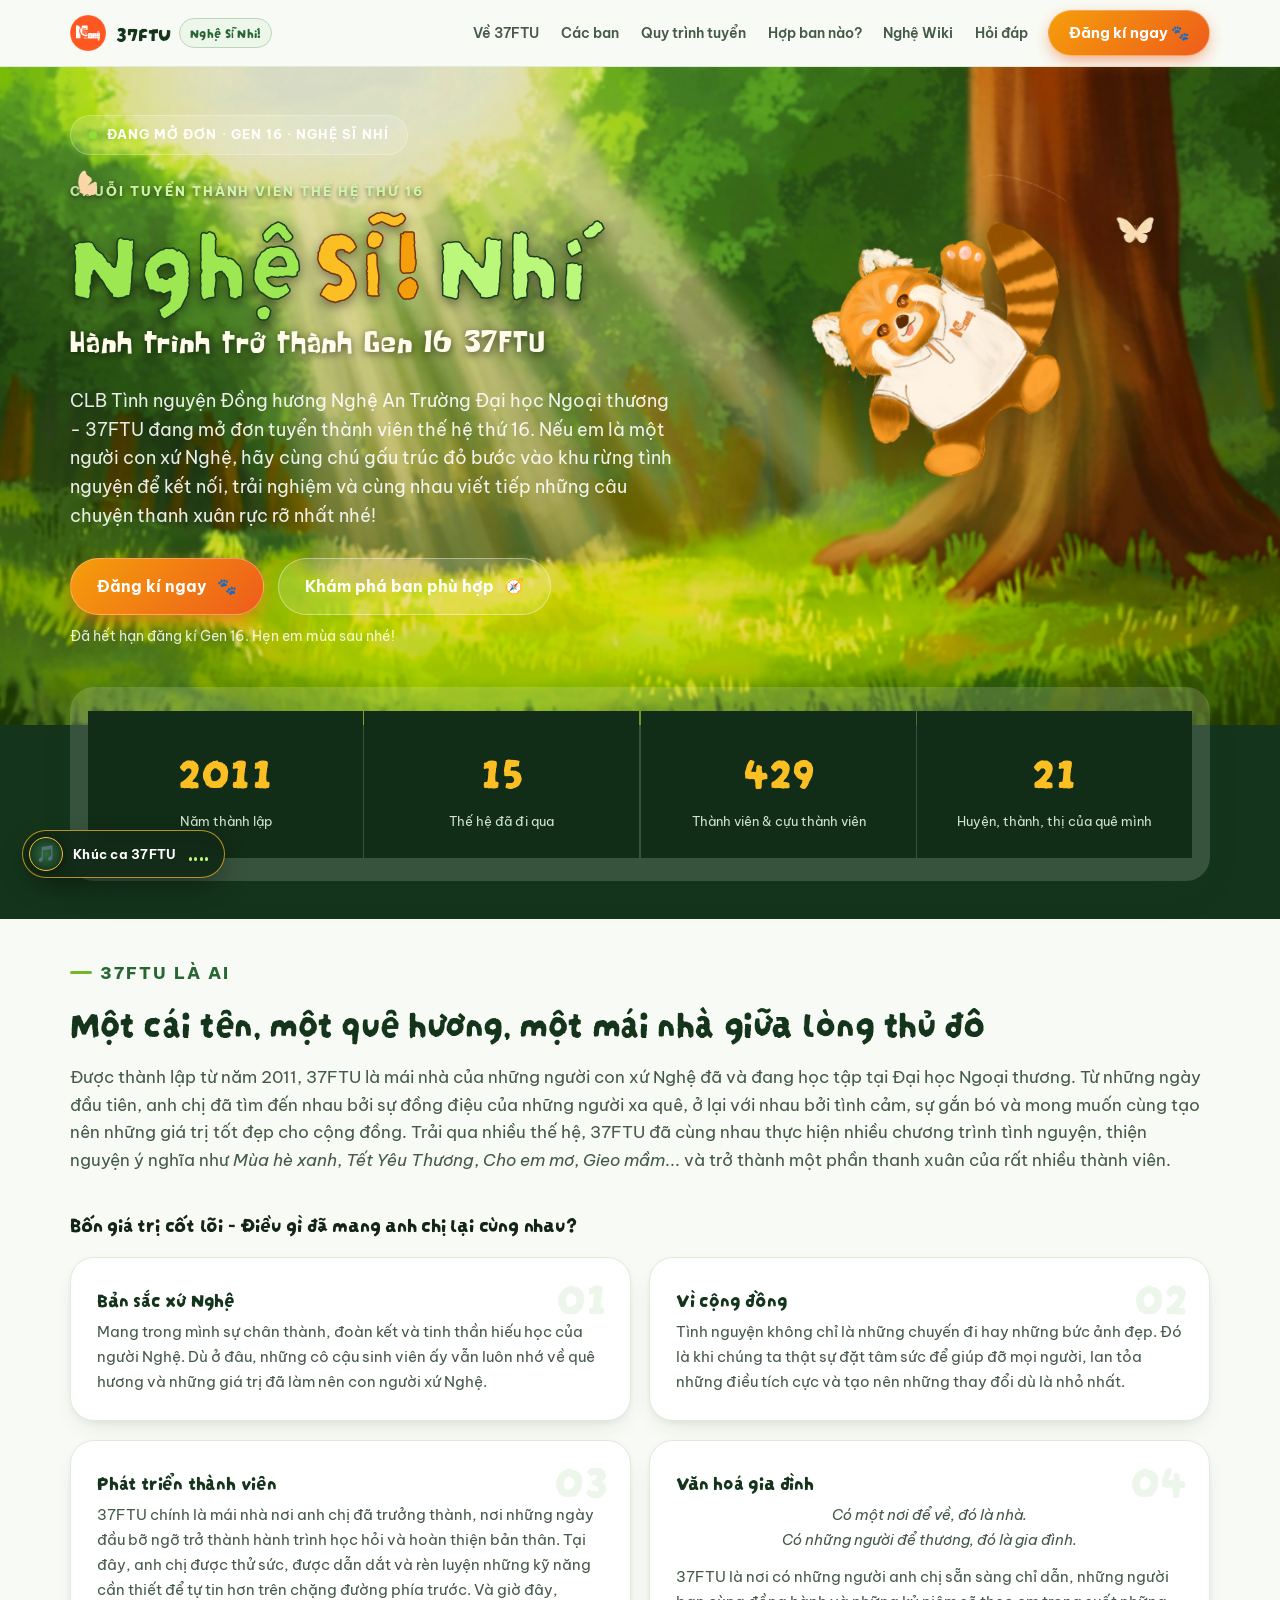
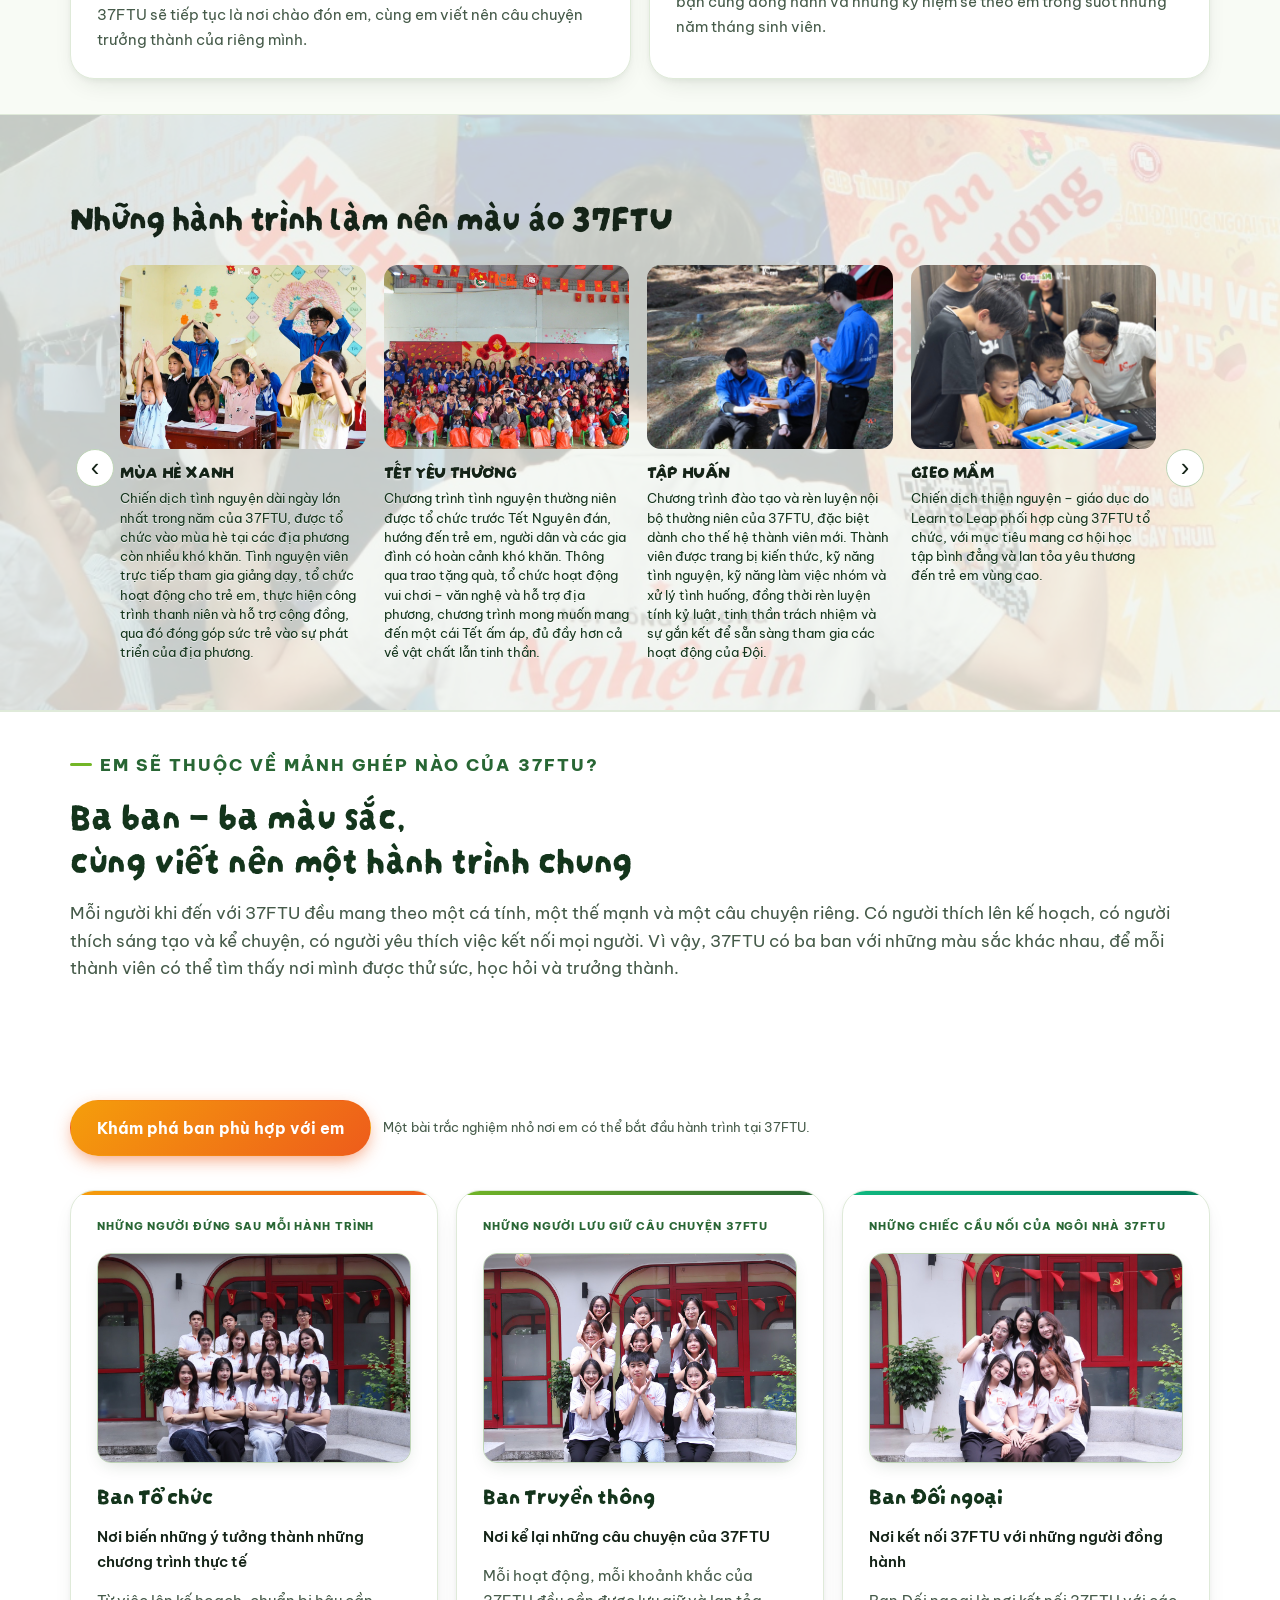
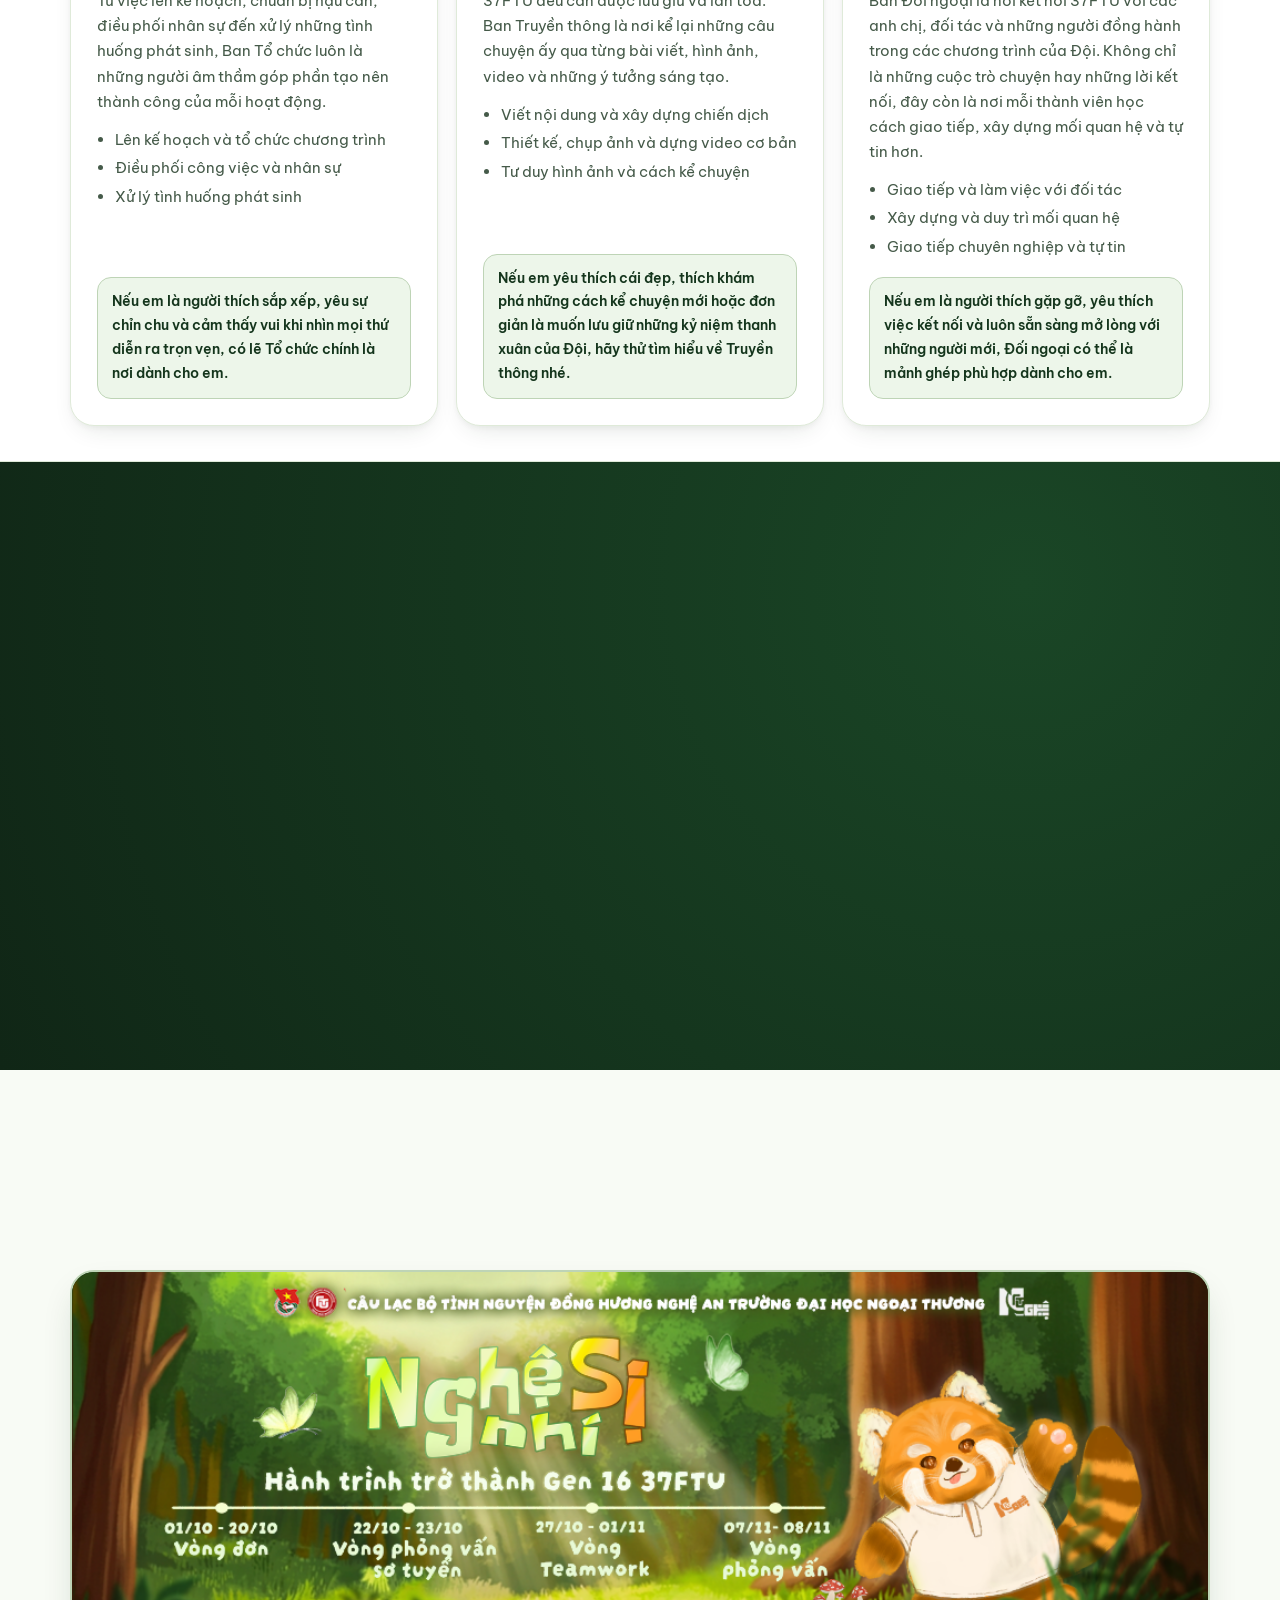
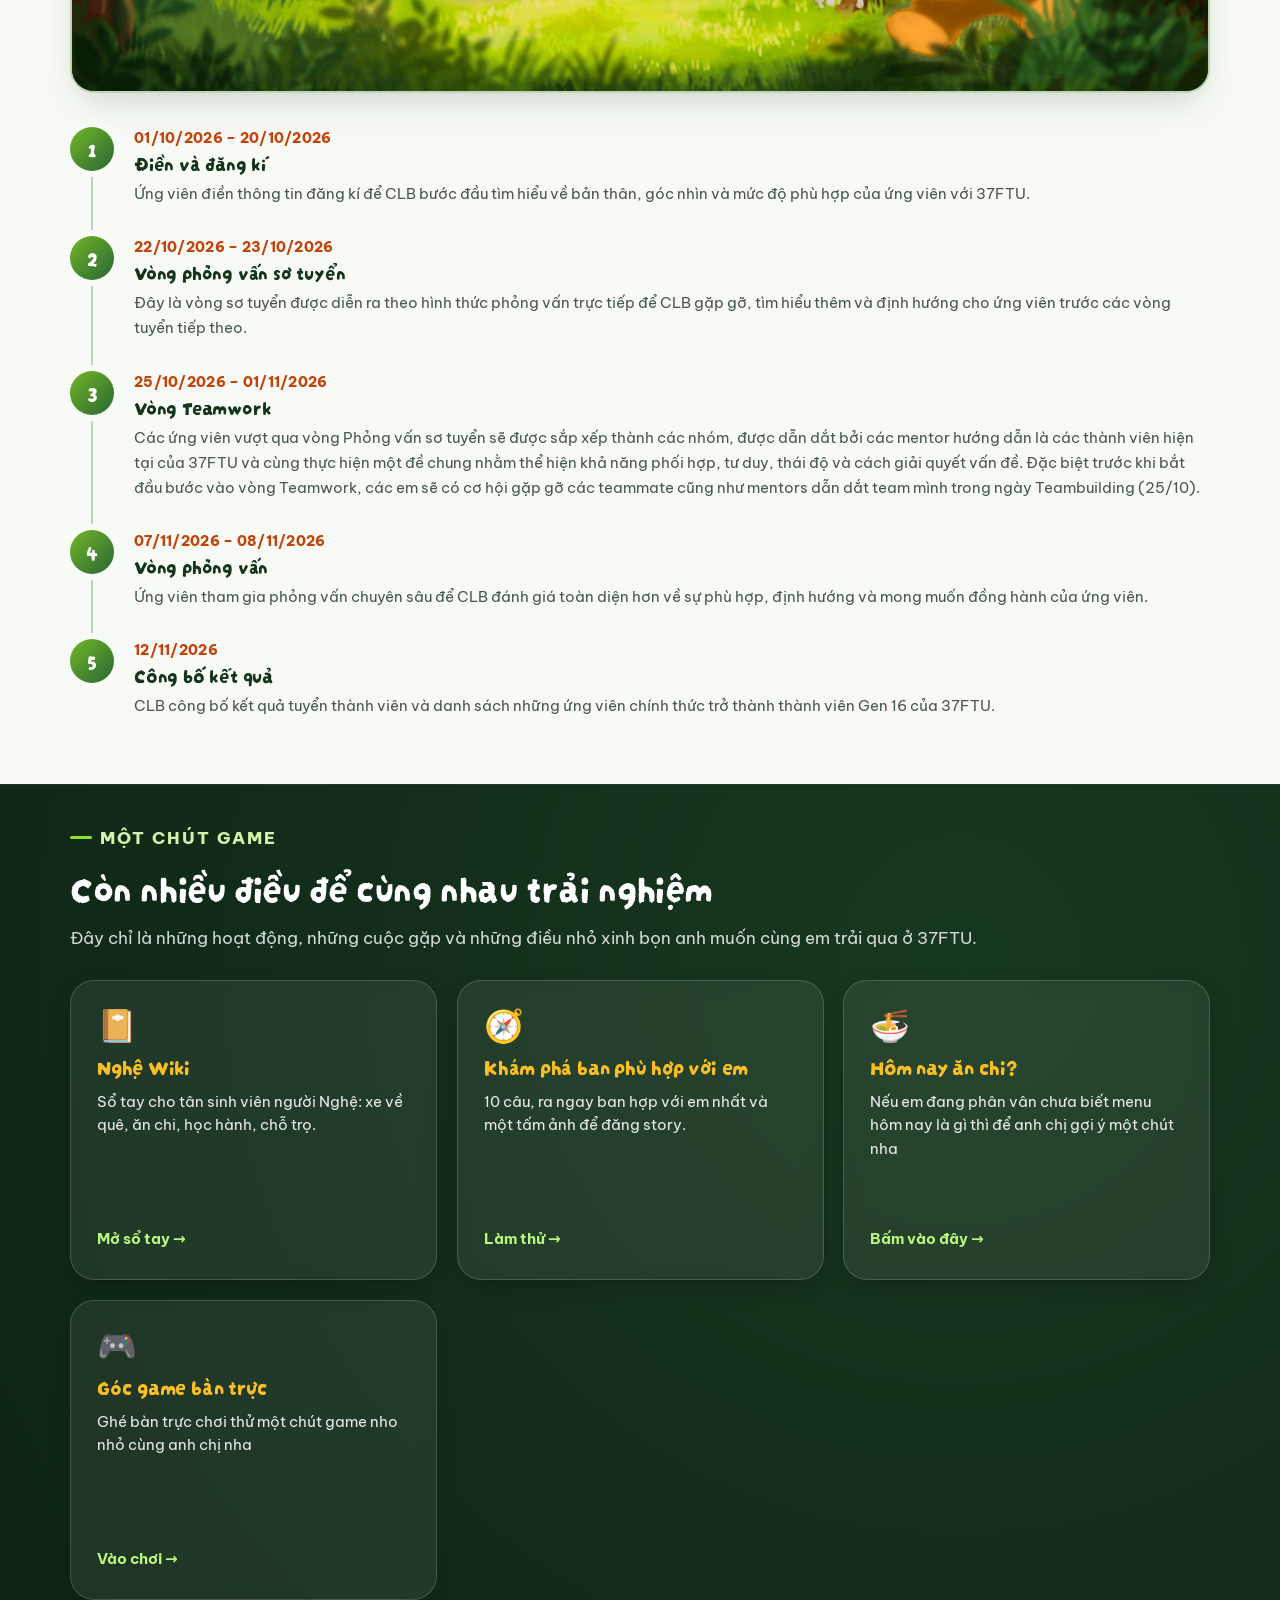
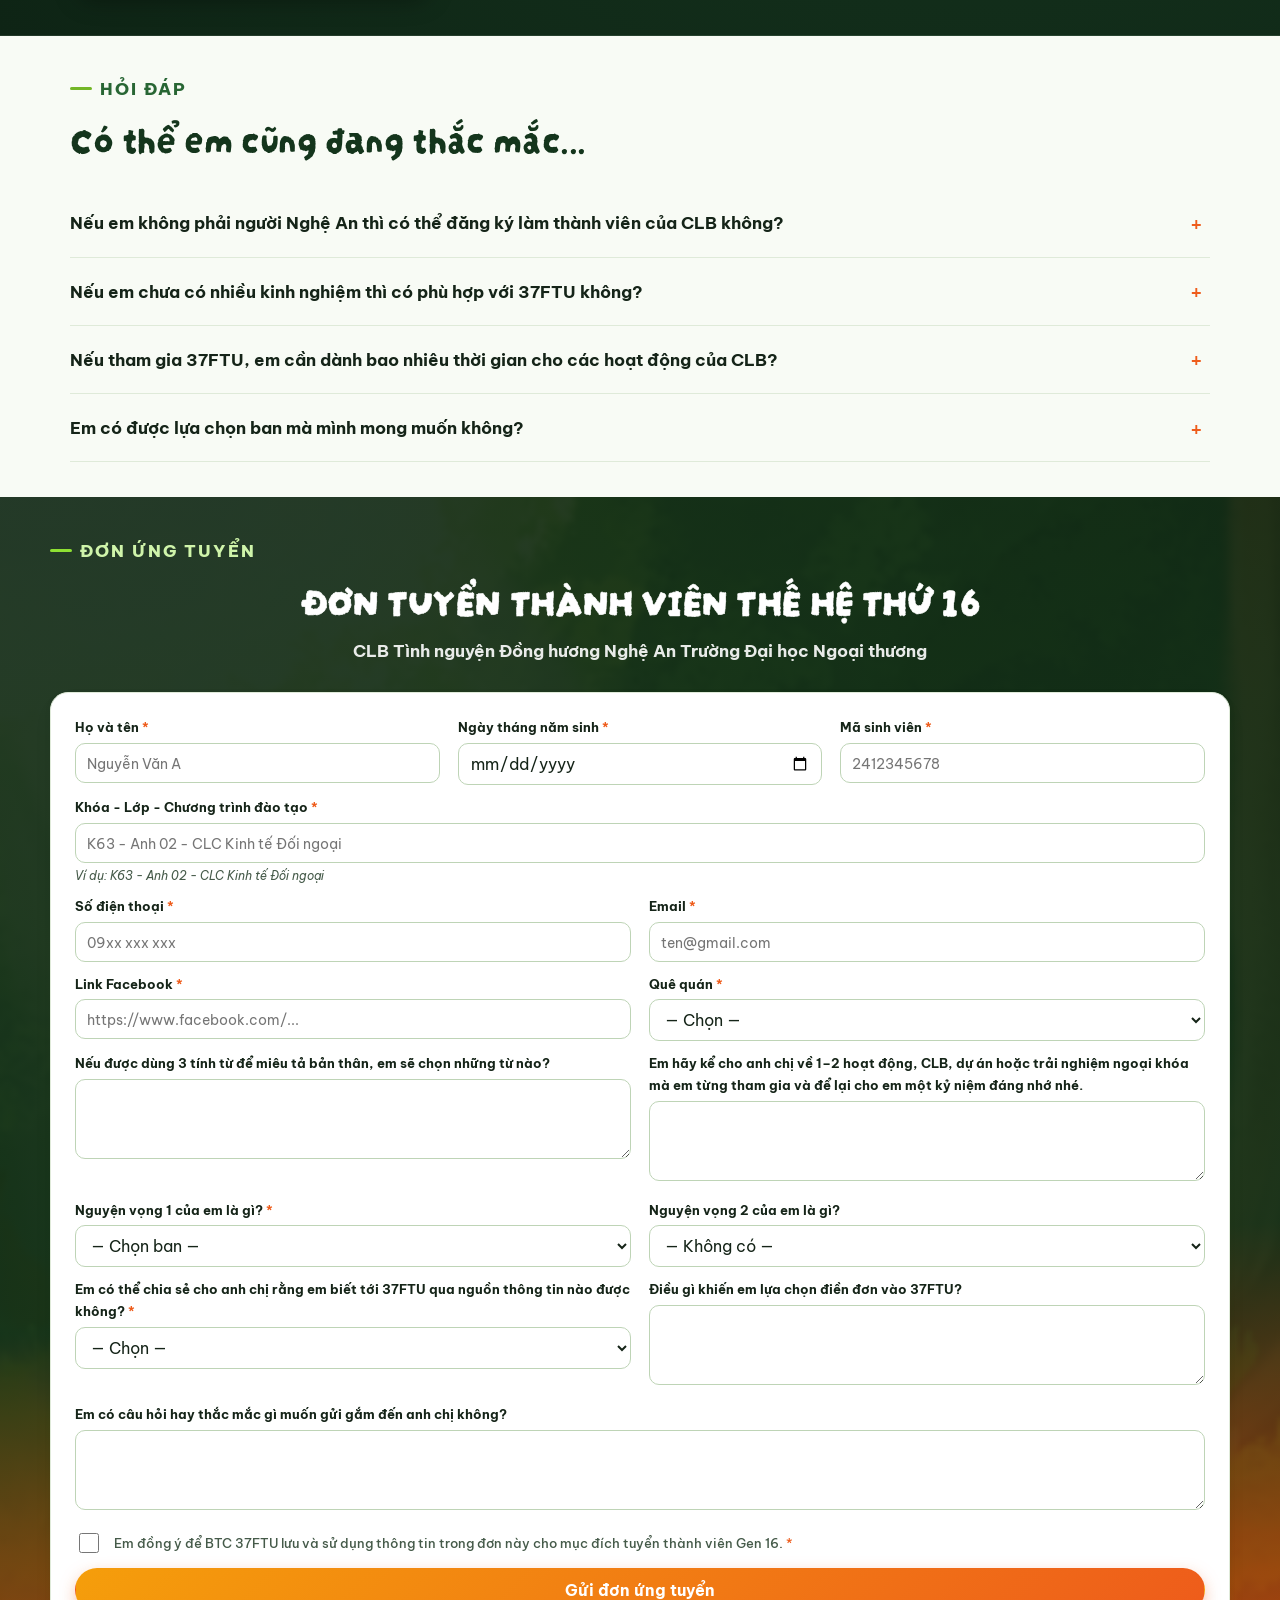
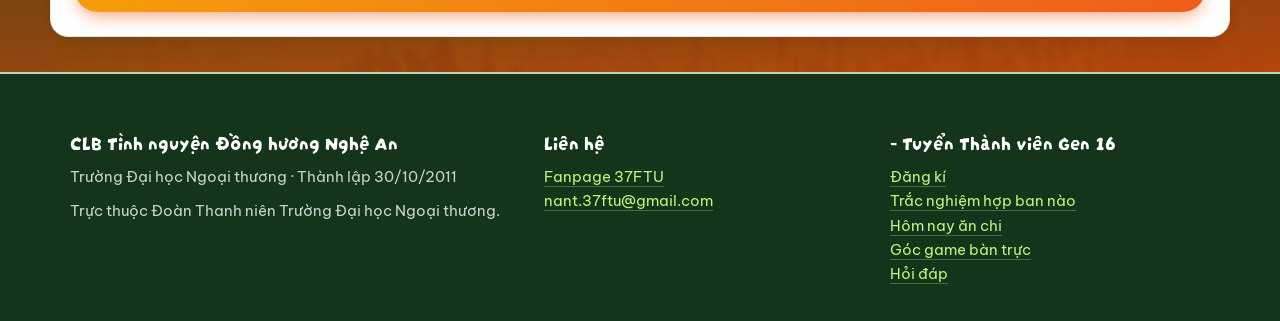
==== index.html @ cb229b6a "Sap xep lai navigation dau trang - Rut 7 muc xuong 6, doi ten "Kham pha ban phu hop" thanh "Hop ban " ====
<!DOCTYPE html>
<html lang="vi">
<head>
<meta charset="utf-8">
<meta name="viewport" content="width=device-width, initial-scale=1">
<title>37FTU · Nghệ Sĩ Nhí — Tuyển thành viên Gen 16</title>
<meta name="description" content="CLB Tình nguyện Đồng hương Nghệ An Trường Đại học Ngoại thương - 37FTU mở đơn tuyển thành viên Gen 16: Nghệ Sĩ Nhí!">
<meta property="og:title" content="37FTU · Nghệ Sĩ Nhí — Tuyển thành viên Gen 16">
<meta property="og:description" content="Hành trình trở thành Gen 16 37FTU. Về nhà cùng anh chị nhé!">
<meta property="og:type" content="website">
<meta property="og:image" content="assets/banner-nghe-si-nhi.png">
<link rel="icon" href="assets/logo.png">
<link rel="preconnect" href="https://fonts.googleapis.com">
<link rel="preconnect" href="https://fonts.gstatic.com" crossorigin>
<link href="https://fonts.googleapis.com/css2?family=Be+Vietnam+Pro:wght@400;500;600;700;800&family=Bricolage+Grotesque:opsz,wght@12..96,600;12..96,800&display=swap" rel="stylesheet">
<link rel="stylesheet" href="styles.css?v=5">
</head>
<body>

<!-- NHẠC NỀN 37FTU TỰ ĐỘNG PHÁT -->
<audio id="nhac-nen" src="assets/music.mp3" autoplay loop playsinline preload="auto"></audio>
<script src="nhac-nen.js"></script>

<header class="dinh">
  <div class="khung">
    <a class="hieu" href="#dau">
      <img src="assets/logo.png" alt="Logo 37FTU">
      <span class="hieu-ten">37FTU <span class="hieu-chu-de">Nghệ Sĩ Nhí!</span></span>
    </a>
    <nav class="menu">
      <a href="#ve-chung-toi">Về 37FTU</a>
      <a href="#cac-ban">Các ban</a>
      <a href="#lo-trinh">Quy trình tuyển</a>
      <a href="quiz.html">Hợp ban nào?</a>
      <a href="wiki.html">Nghệ Wiki</a>
      <a href="#cau-hoi">Hỏi đáp</a>
    </nav>
    <a class="nut nut-chinh nut-dinh-cta" href="#nop-don">Đăng kí ngay 🐾</a>
  </div>
</header>

<main id="dau">

  <!-- HERO NGHỆ SĨ NHÍ -->
  <section class="hero hero-nghe-si-nhi">
    <div class="hero-bg-layer">
      <img class="nen" src="assets/forest-sunlight.png" alt="Khu rừng ngập nắng - Nghệ Sĩ Nhí 37FTU">
      <div class="hero-overlay"></div>
    </div>

    <!-- Bươm bướm bay lượn sinh động -->
    <div class="buom buom-trai" aria-hidden="true">
      <img src="assets/buom-1.png" alt="">
    </div>
    <div class="buom buom-phai" aria-hidden="true">
      <img src="assets/buom-2.png" alt="">
    </div>

    <div class="khung hero-grid">
      <div class="hero-trai">
        <div class="the-he-chip">
          <i class="cham" id="cham-trang-thai"></i>
          <span id="chip-chu">Đang mở đơn · Gen 16 · Nghệ Sĩ Nhí</span>
        </div>

        <div class="hero-brand-wrap">
          <div class="hero-phu-chuoi">CHUỖI TUYỂN THÀNH VIÊN THẾ HỆ THỨ 16</div>
          <h1 class="hero-brand-title" id="hero-tieu-de">
            <span class="chu-nghe">Nghệ</span>
            <span class="chu-si">Sĩ</span><span class="chu-than">!</span>
            <span class="chu-nhi">Nhí</span>
          </h1>
          <div class="hero-slogan-dong">Hành trình trở thành Gen 16 37FTU</div>
        </div>

        <p class="phu" id="hero-phu"></p>

        <div class="hero-nut">
          <a class="nut nut-chinh nut-cta-chinh" href="#nop-don">
            <span>Đăng kí ngay</span>
            <span class="icon-chan">🐾</span>
          </a>
          <a class="nut nut-vien nut-cta-phu" href="quiz.html">
            <span>Khám phá ban phù hợp</span>
            <span class="icon-la">🧭</span>
          </a>
        </div>

        <div class="dem-nguoc" id="dem-nguoc" hidden>
          <div class="o-dem"><b id="dn-ngay">--</b><span>ngày</span></div>
          <div class="o-dem"><b id="dn-gio">--</b><span>giờ</span></div>
          <div class="o-dem"><b id="dn-phut">--</b><span>phút</span></div>
          <div class="o-dem"><b id="dn-giay">--</b><span>giây</span></div>
        </div>
        <p class="dem-chu" id="dem-chu"></p>
      </div>

      <!-- Cột bên phải: Mascot Chú Gấu Trúc Đỏ -->
      <div class="hero-phai">
        <div class="mascot-khung">
          <div class="mascot-hao-quang"></div>
          <img class="mascot-img" src="assets/mascot-red-panda.png" alt="Chú Gấu Trúc Đỏ 37FTU vẫy tay chào">
        </div>
      </div>
    </div>
  </section>

  <div class="so-lieu"><div class="khung" id="so-lieu"></div></div>

  <!-- VỀ 37FTU -->
 <section id="ve-chung-toi" style="padding-top:80px">
    <div class="khung">
      <span class="nhan">37FTU LÀ AI</span>
      <h2>Một cái tên, một quê hương, một mái nhà giữa lòng thủ đô</h2>
   <p class="dan-de" style="margin-top:18px">
  Được thành lập từ năm 2011, 37FTU là mái nhà của những người con xứ Nghệ đã và đang học tập tại Đại học Ngoại thương.
  Từ những ngày đầu tiên, anh chị đã tìm đến nhau bởi sự đồng điệu của những người xa quê, ở lại với nhau bởi tình cảm, sự gắn bó và mong muốn cùng tạo nên những giá trị tốt đẹp cho cộng đồng.
  Trải qua nhiều thế hệ, 37FTU đã cùng nhau thực hiện nhiều chương trình tình nguyện, thiện nguyện ý nghĩa như <em>Mùa hè xanh</em>, <em>Tết Yêu Thương</em>,
<em>Cho em mơ</em>, <em>Gieo mầm</em>... và trở thành một phần thanh xuân của rất nhiều thành viên.
</p>


<h3 style="margin-top:40px;font-size:1.3rem">
  Bốn giá trị cốt lõi - Điều gì đã mang anh chị lại cùng nhau?
</h3>

<div class="luoi luoi-2 gia-tri" style="margin-top:20px" id="gia-tri"></div>   
    </div>
  </section>

  <!-- HÀNH TRÌNH -->
<section id="hanh-trinh-hoat-dong">
  <div class="khung">
<span class="nhan">15 NĂM, 1 HÀNH TRÌNH</span>
  <h3 class="hanh-trinh-tieu-de">
    Những hành trình làm nên màu áo 37FTU
  </h3>

  <div class="hanh-trinh-wrap">

    <button class="carousel-btn carousel-prev" aria-label="Xem hoạt động trước">
      &#8249;
    </button>

    <div class="hanh-trinh-carousel" id="hanh-trinh-carousel">

  <div class="hanh-trinh-card">
    <img src="assets/img/hanh-trinh-mhx.jpg" alt="MÙA HÈ XANH">
    <h4>MÙA HÈ XANH</h4>
    <p>
      Chiến dịch tình nguyện dài ngày lớn nhất trong năm của 37FTU, được tổ chức vào mùa hè tại các địa phương còn nhiều khó khăn. Tình nguyện viên trực tiếp tham gia giảng dạy, tổ chức hoạt động cho trẻ em, thực hiện công trình thanh niên và hỗ trợ cộng đồng, qua đó đóng góp sức trẻ vào sự phát triển của địa phương.
    </p>
  </div>

  <div class="hanh-trinh-card">
    <img src="assets/img/hanh-trinh-tet.jpg" alt="TẾT YÊU THƯƠNG">
    <h4>TẾT YÊU THƯƠNG</h4>
    <p>
      Chương trình tình nguyện thường niên được tổ chức trước Tết Nguyên đán, hướng đến trẻ em, người dân và các gia đình có hoàn cảnh khó khăn. Thông qua trao tặng quà, tổ chức hoạt động vui chơi – văn nghệ và hỗ trợ địa phương, chương trình mong muốn mang đến một cái Tết ấm áp, đủ đầy hơn cả về vật chất lẫn tinh thần.
    </p>
  </div>

  <div class="hanh-trinh-card">
    <img src="assets/img/hanh-trinh-tap-huan.jpg" alt="TẬP HUẤN">
    <h4>TẬP HUẤN</h4>
    <p>
      Chương trình đào tạo và rèn luyện nội bộ thường niên của 37FTU, đặc biệt dành cho thế hệ thành viên mới. Thành viên được trang bị kiến thức, kỹ năng tình nguyện, kỹ năng làm việc nhóm và xử lý tình huống, đồng thời rèn luyện tính kỷ luật, tinh thần trách nhiệm và sự gắn kết để sẵn sàng tham gia các hoạt động của Đội.
    </p>
  </div>

  <div class="hanh-trinh-card">
    <img src="assets/img/hanh-trinh-gieo-mam.jpg" alt="GIEO MẦM">
    <h4>GIEO MẦM</h4>
    <p>
      Chiến dịch thiện nguyện – giáo dục do Learn to Leap phối hợp cùng 37FTU tổ chức,
      với mục tiêu mang cơ hội học tập bình đẳng và lan tỏa yêu thương đến trẻ em vùng cao.
    </p>
  </div>

  <div class="hanh-trinh-card">
    <img src="assets/img/hanh-trinh-cho-em-mo.jpg" alt="Cho em mơ">
    <h4>CHO EM MƠ</h4>
    <p>
      Chương trình tình nguyện dành cho trẻ em có hoàn cảnh khó khăn,
      hướng đến việc hiện thực hóa những ước mơ nhỏ, xây dựng không gian vui chơi lành mạnh
      và lan tỏa sự sẻ chia, yêu thương.
    </p>
  </div>

  <div class="hanh-trinh-card">
    <img src="assets/img/hanh-trinh-noi-bo.jpg" alt="Chương trình nội bộ">
    <h4>CHƯƠNG TRÌNH NỘI BỘ</h4>
    <p>
      Các hoạt động dành cho thành viên 37FTU nhằm tạo không gian gặp gỡ,
      sẻ chia và gắn kết, từ đó xây đắp văn hóa gia đình giữa các thế hệ trong Đội.
    </p>
  </div>

</div>
     <button class="carousel-btn carousel-next" aria-label="Xem hoạt động tiếp theo">
  ›
</button>
</div>
</div>
</section>

  <!-- CÁC BAN -->
<section id="cac-ban" style="background:var(--trang);border-block:1px solid var(--vien);padding-top:35px; padding-bottom:35px">  <div class="khung">

    <span class="nhan">EM SẼ THUỘC VỀ MẢNH GHÉP NÀO CỦA 37FTU?</span>

    <h2>Ba ban – ba màu sắc,<br>cùng viết nên một hành trình chung</h2>

    <p class="dan-de" style="margin-top:18px">
      Mỗi người khi đến với 37FTU đều mang theo một cá tính, một thế mạnh và một câu chuyện riêng.
      Có người thích lên kế hoạch, có người thích sáng tạo và kể chuyện, có người yêu thích việc kết nối mọi người.
      Vì vậy, 37FTU có ba ban với những màu sắc khác nhau, để mỗi thành viên có thể tìm thấy nơi mình được thử sức,
      học hỏi và trưởng thành.
    </p>
    <p class="dan-de" style="margin-top:34px">
      <strong>
        Dù em chọn ban nào, điều quan trọng nhất vẫn là em sẽ có cơ hội được thử sức,
        được hướng dẫn và được trưởng thành cùng những người anh, người chị, người bạn
        trong mái nhà 37FTU.
      </strong> 💙
    </p>

    <div style="margin-top:28px;display:flex;flex-wrap:wrap;gap:12px;align-items:center">
      <a class="nut nut-chinh" href="quiz.html">Khám phá ban phù hợp với em</a>
      <span class="goi-y" style="margin:0">Một bài trắc nghiệm nhỏ nơi em có thể bắt đầu hành trình tại 37FTU.</span>
    </div>
      <div class="luoi luoi-3" style="margin-top:34px" id="cac-ban-luoi"></div>
    </div>
  </section>

  <!-- NHẬN ĐƯỢC -->
 <section class="nhan-duoc">
  <div class="khung">
    <span class="nhan">MỘT HÀNH TRÌNH, NHIỀU ĐIỀU NHẬN LẠI</span>
    <h2>Điều 37FTU dành cho em không chỉ là một chiếc áo xanh</h2>
    <p class="dan-de cau-dan-nhan-duoc" style="margin-top:18px">
      Mà là những trải nghiệm, những người bạn và những kỷ niệm sẽ ở lại thật lâu.
    </p>
    <div class="luoi luoi-4" style="margin-top:34px" id="nhan-duoc"></div>
  </div>
</section>

  <!-- LỘ TRÌNH -->
  <section id="lo-trinh" style="padding-top:35px;padding-bottom:35px">
    <div class="khung">
      <span class="nhan">HÀNH TRÌNH VỀ NHÀ</span>

      <h2>QUY TRÌNH TUYỂN THÀNH VIÊN GEN 16</h2>

      <p class="dan-de" style="margin-top:18px">
        Em hãy theo dõi email cá nhân và Fanpage 37FTU để cập nhật những thông tin về chiến dịch Tuyển thành viên thế hệ thứ 16 nhé!
      </p>

      <div class="lo-trinh-banner-wrap" style="margin-top:28px;margin-bottom:34px">
        <img class="lo-trinh-banner-img" src="assets/banner-nghe-si-nhi.png" alt="Lộ trình tuyển thành viên Nghệ Sĩ Nhí Gen 16 37FTU">
      </div>

      <div class="lo-trinh" id="lo-trinh-danh-sach"></div>
    </div>
  </section>


  <!-- SÂN CHƠI — các sản phẩm khác của CLB, mỗi thứ sống ở một trang riêng -->
  <section id="san-choi" style="padding-top:35px;padding-bottom:35px">
    <div class="khung">
      <span class="nhan">Một chút game</span>
      <h2>Còn nhiều điều để cùng nhau trải nghiệm</h2>
      <p class="dan-de" style="margin-top:14px">Đây chỉ là những hoạt động, những cuộc gặp và những điều nhỏ xinh bọn anh muốn cùng em trải qua ở 37FTU.</p>
      <div class="sc-luoi">
        <a class="sc the" href="wiki.html">
          <span class="sc-hinh" aria-hidden="true">📔</span>
          <h3>Nghệ Wiki</h3>
          <p>Sổ tay cho tân sinh viên người Nghệ: xe về quê, ăn chi, học hành, chỗ trọ.</p>
          <span class="sc-di">Mở sổ tay →</span>
        </a>
        <a class="sc the" href="quiz.html">
          <span class="sc-hinh" aria-hidden="true">🧭</span>
          <h3>Khám phá ban phù hợp với em</h3>
          <p>10 câu, ra ngay ban hợp với em nhất và một tấm ảnh để đăng story.</p>
          <span class="sc-di">Làm thử →</span>
        </a>
        <a class="sc the" href="an-gi.html">
          <span class="sc-hinh" aria-hidden="true">🍜</span>
          <h3>Hôm nay ăn chi?</h3>
          <p>Nếu em đang phân vân chưa biết menu hôm nay là gì thì để anh chị gợi ý một chút nha</p>
          <span class="sc-di">Bấm vào đây →</span>
        </a>
        <a class="sc the" href="game.html">
          <span class="sc-hinh" aria-hidden="true">🎮</span>
          <h3>Góc game bàn trực</h3>
          <p>Ghé bàn trực chơi thử một chút game nho nhỏ cùng anh chị nha</p>
          <span class="sc-di">Vào chơi →</span>
        </a>
      </div>
    </div>
  </section>

  
  <!-- HỎI ĐÁP -->
<section id="cau-hoi">
  <div class="khung">
    <span class="nhan">HỎI ĐÁP</span>
    <h2>Có thể em cũng đang thắc mắc...</h2>
    <div style="margin-top:28px" id="cau-hoi-ds"></div>
  </div>
</section>

  <!-- ĐĂNG KÍ -->
  <section id="nop-don" class="form-vung" style="padding-top:35px;padding-bottom:35px">
    <div class="hep">
      <span class="nhan">Đơn ứng tuyển</span>
      <h2>ĐƠN TUYỂN THÀNH VIÊN THẾ HỆ THỨ 16</h2>
<p class="dan-de" style="margin-top:14px;margin-bottom:28px;text-align:center">
  CLB Tình nguyện Đồng hương Nghệ An Trường Đại học Ngoại thương
</p>

      <div class="form-hop">
        <div id="tb-he-thong"></div>

        <form id="don" novalidate>
<div class="hang"><div class="o" data-truong="ho_ten"><label for="ho_ten">Họ và tên <span class="sao">*</span></label><input id="ho_ten" name="ho_ten" required type="text" placeholder="Nguyễn Văn A"><p class="loi">Em kiểm tra và điền thông tin hợp lệ nhé.</p></div></div>
<div class="hang"><div class="o" data-truong="ngay_sinh"><label for="ngay_sinh">Ngày tháng năm sinh <span class="sao">*</span></label><input id="ngay_sinh" name="ngay_sinh" required type="date" placeholder=""><p class="loi">Em kiểm tra và điền thông tin hợp lệ nhé.</p></div></div>
<div class="hang"><div class="o" data-truong="mssv"><label for="mssv">Mã sinh viên <span class="sao">*</span></label><input id="mssv" name="mssv" required type="text" placeholder="2412345678"><p class="loi">Em kiểm tra và điền thông tin hợp lệ nhé.</p></div></div>
<div class="hang"><div class="o" data-truong="khoa"><label for="khoa">Khóa - Lớp - Chương trình đào tạo <span class="sao">*</span></label><input id="khoa" name="khoa" required type="text" placeholder="K63 - Anh 02 - CLC Kinh tế Đối ngoại"><p class="goi-y"><em>Ví dụ: K63 - Anh 02 - CLC Kinh tế Đối ngoại</em></p><p class="loi">Em kiểm tra và điền thông tin hợp lệ nhé.</p></div></div>
<div class="hang"><div class="o" data-truong="sdt"><label for="sdt">Số điện thoại <span class="sao">*</span></label><input id="sdt" name="sdt" required type="text" placeholder="09xx xxx xxx"><p class="loi">Em kiểm tra và điền thông tin hợp lệ nhé.</p></div></div>
<div class="hang"><div class="o" data-truong="email"><label for="email">Email <span class="sao">*</span></label><input id="email" name="email" required type="email" placeholder="ten@gmail.com"><p class="loi">Em kiểm tra và điền thông tin hợp lệ nhé.</p></div></div>
<div class="hang"><div class="o" data-truong="facebook"><label for="facebook">Link Facebook <span class="sao">*</span></label><input id="facebook" name="facebook" required type="text" placeholder="https://www.facebook.com/..."><p class="loi">Em kiểm tra và điền thông tin hợp lệ nhé.</p></div></div>
<div class="hang"><div class="o" data-truong="que"><label for="que">Quê quán <span class="sao">*</span></label><select id="que" name="que" required><option value="">— Chọn —</option></select><p class="loi">Em kiểm tra và điền thông tin hợp lệ nhé.</p></div></div>
<div class="hang"><div class="o" data-truong="ba_tinh_tu"><label for="ba_tinh_tu">Nếu được dùng 3 tính từ để miêu tả bản thân, em sẽ chọn những từ nào?</label><textarea id="ba_tinh_tu" name="ba_tinh_tu"></textarea><p class="loi">Em kiểm tra và điền thông tin hợp lệ nhé.</p></div></div>
<div class="hang"><div class="o" data-truong="trai_nghiem"><label for="trai_nghiem">Em hãy kể cho anh chị về 1–2 hoạt động, CLB, dự án hoặc trải nghiệm ngoại khóa mà em từng tham gia và để lại cho em một kỷ niệm đáng nhớ nhé.</label><textarea id="trai_nghiem" name="trai_nghiem"></textarea><p class="loi">Em kiểm tra và điền thông tin hợp lệ nhé.</p></div></div>
<div class="hang"><div class="o" data-truong="nv1"><label for="nv1">Nguyện vọng 1 của em là gì? <span class="sao">*</span></label><select id="nv1" name="nv1" required><option value="">— Chọn ban —</option></select><p class="loi">Em kiểm tra và điền thông tin hợp lệ nhé.</p></div></div>
<div class="hang"><div class="o" data-truong="nv2"><label for="nv2">Nguyện vọng 2 của em là gì?</label><select id="nv2" name="nv2"><option value="">— Không có —</option></select><p class="loi">Nguyện vọng 2 phải khác nguyện vọng 1.</p></div></div>
<div class="hang"><div class="o" data-truong="biet_qua"><label for="biet_qua">Em có thể chia sẻ cho anh chị rằng em biết tới 37FTU qua nguồn thông tin nào được không? <span class="sao">*</span></label><select id="biet_qua" name="biet_qua" required><option value="">— Chọn —</option></select><p class="loi">Em kiểm tra và điền thông tin hợp lệ nhé.</p></div></div>
<div class="hang"><div class="o" data-truong="ly_do"><label for="ly_do">Điều gì khiến em lựa chọn điền đơn vào 37FTU?</label><textarea id="ly_do" name="ly_do"></textarea><p class="loi">Em kiểm tra và điền thông tin hợp lệ nhé.</p></div></div>
<div class="hang"><div class="o" data-truong="cau_hoi"><label for="cau_hoi">Em có câu hỏi hay thắc mắc gì muốn gửi gắm đến anh chị không?</label><textarea id="cau_hoi" name="cau_hoi"></textarea><p class="loi">Em kiểm tra và điền thông tin hợp lệ nhé.</p></div></div>
<div class="hang" style="margin-bottom:22px">
            <label class="dong-y" data-truong="dong_y">
              <input type="checkbox" id="dong_y" name="dong_y">
              <span>Em đồng ý để BTC 37FTU lưu và sử dụng thông tin trong đơn này cho mục đích tuyển thành viên Gen 16. <span class="sao">*</span></span>
            </label>
            <p class="loi" style="margin-left:32px">Em tích vào ô đồng ý nhé.</p>
          </div>

          <button class="nut nut-chinh" type="submit" id="nut-gui" style="width:100%">Gửi đơn ứng tuyển</button>
        </form>

        <div id="man-xong" class="xong" hidden>
          <div class="dau">✓</div>
          <h3>Nhận đơn của em rồi!</h3>
          <p style="color:var(--muc-nhat)">
            Anh chị sẽ đọc kỹ và báo kết quả vòng hồ sơ qua email <b id="email-xac-nhan"></b>.
            Trong lúc chờ, em theo dõi fanpage để không bỏ lỡ thông báo nhé.
          </p>
          <div style="display:flex;gap:10px;justify-content:center;flex-wrap:wrap;margin-top:20px">
            <a class="nut nut-chinh" id="nut-fanpage" href="https://www.facebook.com/svna.ftu" target="_blank" rel="noopener">Theo dõi fanpage</a>
          </div>
        </div>
      </div>
    </div>
  </section>
</main>

<!-- NÚT BẬT/TẮT NHẠC NỀN -->
<button id="nut-nhac-nen" class="nut-nhac-nen" type="button" aria-label="Bật/tắt nhạc nền" title="Khúc ca 37FTU · Bật/tắt nhạc">
  <span class="dia-nhac">
    <span class="dia-icon">🎵</span>
  </span>
  <span class="nhac-chu">Khúc ca 37FTU</span>
  <span class="song-nhac" aria-hidden="true">
    <i></i><i></i><i></i><i></i>
  </span>
</button>

<footer>
  <div class="khung">
    <div>
      <div class="ten">CLB Tình nguyện Đồng hương Nghệ An</div>
      <div>Trường Đại học Ngoại thương · Thành lập 30/10/2011</div>
      <div style="margin-top:10px">Trực thuộc Đoàn Thanh niên Trường Đại học Ngoại thương.</div>
    </div>
    <div>
      <div class="ten">Liên hệ</div>
      <div id="chan-lien-he"></div>
    </div>
    <div>
      <div class="ten">- Tuyển Thành viên Gen 16</div>
      <div><a href="#nop-don">Đăng kí</a></div>
      <div><a href="quiz.html">Trắc nghiệm hợp ban nào</a></div>
      <div><a href="an-gi.html">Hôm nay ăn chi</a></div>
      <div><a href="game.html">Góc game bàn trực</a></div>
      <div><a href="#cau-hoi">Hỏi đáp</a></div>
    </div>
  </div>
</footer>

<script src="config.js"></script>
<script src="noi-dung.js?v=3"></script>
<script src="app.js"></script>
<script src="gop-y.js"></script>
<script src="hieu-ung.js"></script>
</body>
</html>
---- styles.css ----
/* ============================================================
   37FTU — TUYỂN THÀNH VIÊN GEN 16: NGHỆ SĨ NHÍ!
   Bản sắc: Rừng xanh cổ tích, ánh nắng, bướm, nấm và gấu trúc đỏ
   ============================================================ */

@font-face {
  font-family: 'DarumadropOne';
  src: url('assets/DFVN-DarumadropOne.otf') format('opentype');
  font-weight: 400 900;
  font-style: normal;
  font-display: swap;
}

@font-face {
  font-family: 'SomeTimeLater';
  src: url('assets/DFVN-SomeTimeLater.otf') format('opentype');
  font-weight: 400 800;
  font-style: normal;
  font-display: swap;
}

:root {
  color-scheme: light;
  /* Hệ màu nhận diện Gen 16: Nghệ Sĩ Nhí */
  --xanh-rung: #14351C;
  --xanh-la: #286634;
  --xanh-non: #73B627;
  --xanh-lime: #8EE033;
  --xanh-nhat: #EDF6EA;
  --xanh-pastel: #F4FAF1;

  --vang-nang: #FBBF24;
  --vang-cam: #F59E0B;
  --vang-dam: #D97706;

  --cam: #EE5C1B;
  --cam-dam: #C3430C;
  --cam-nhat: #FFF2EB;

  --nam-do: #E03131;

  --muc: #152418;
  --muc-nhat: #455A49;
  --giay: #F8FBF5;
  --trang: #FFFFFF;
  --vien: #DFEAD9;
  --vien-dam: #BED4B6;

  --r: 14px;
  --r-lon: 24px;
  --bong: 0 2px 6px rgba(20,53,28,.05), 0 10px 26px -10px rgba(20,53,28,.14);
  --bong-noi: 0 16px 36px -10px rgba(20,53,28,.2);

  --font: 'Be Vietnam Pro', system-ui, -apple-system, 'Segoe UI', sans-serif;
  --font-tieu-de: 'DarumadropOne', 'Bricolage Grotesque', var(--font);
  --font-display: 'DarumadropOne', cursive;
  --font-vui: 'SomeTimeLater', cursive;
}

*,*::before,*::after{box-sizing:border-box}
[hidden]{display:none!important}
html{scroll-behavior:smooth;-webkit-text-size-adjust:100%}
body{
  margin:0;font-family:var(--font);color:var(--muc);background:var(--giay);
  font-size:16.5px;line-height:1.65;-webkit-font-smoothing:antialiased;
}
img{max-width:100%;display:block}
a{color:inherit}
h1,h2,h3,h4{font-family:var(--font-tieu-de);font-weight:800;line-height:1.15;letter-spacing:-.01em;margin:0}
h2{font-size:clamp(1.6rem,3.4vw,2.4rem);color:var(--xanh-rung)}
h3{font-size:1.25rem;letter-spacing:-.01em}
p{margin:0 0 1em}
.khung{width:min(1140px,100% - 32px);margin-inline:auto}
.hep{width:min(760px,100% - 32px);margin-inline:auto}
section{padding:35px 0}

.nhan{
  display:inline-flex;align-items:center;gap:8px;font-size:1.05rem;font-weight:800;
  text-transform:uppercase;letter-spacing:.12em;color:var(--xanh-la);margin-bottom:14px;
}
.nhan::before{content:"";width:22px;height:3px;background:var(--xanh-non);border-radius:2px}
.dan-de{
  color:var(--muc-nhat);
  font-size:1.05rem;
  max-width:100%;
}

/* ---------- Nút ---------- */
.nut{
  display:inline-flex;align-items:center;justify-content:center;gap:10px;
  padding:14px 26px;border-radius:999px;border:1.5px solid transparent;
  font-family:var(--font);font-size:1rem;font-weight:700;text-decoration:none;cursor:pointer;
  transition:transform .15s ease, box-shadow .15s ease, background .15s ease;
}
.nut-chinh{
  background:linear-gradient(135deg, var(--vang-cam) 0%, var(--cam) 100%);
  color:#fff;
  box-shadow:0 6px 18px -4px rgba(238,92,27,.65);
}
.nut-chinh:hover{
  transform:translateY(-2px);
  box-shadow:0 12px 26px -6px rgba(238,92,27,.75);
}
.nut-vien{background:transparent;color:var(--muc);border-color:var(--vien-dam)}
.nut-vien:hover{border-color:var(--xanh-la);color:var(--xanh-la);background:var(--xanh-nhat)}
.nut[disabled]{opacity:.55;cursor:not-allowed;transform:none!important}

/* ---------- Thanh điều hướng ---------- */
.dinh{
  position:sticky;top:0;z-index:50;background:rgba(248,251,245,.92);
  backdrop-filter:blur(14px);border-bottom:1px solid var(--vien);
}
.dinh .khung{display:flex;align-items:center;gap:20px;height:66px}
.hieu{display:flex;align-items:center;gap:10px;text-decoration:none;font-weight:800;letter-spacing:-.01em}
.hieu img{width:36px;height:36px;object-fit:contain}
.hieu-ten{display:flex;align-items:center;gap:8px;font-family:var(--font-tieu-de);font-size:1.25rem;color:var(--xanh-rung)}
.hieu-chu-de{
  font-family:var(--font-display);font-size:.85rem;background:var(--xanh-nhat);
  color:var(--xanh-la);padding:3px 10px;border-radius:99px;border:1px solid var(--vien-dam);
  letter-spacing:.02em;font-weight:700;
}
/* Khoảng cách và cỡ chữ co theo bề ngang: màn hình hẹp vẫn đủ chỗ cho cả hàng.
   white-space:nowrap để không bao giờ gãy một mục thành hai dòng. */
.menu{
  display:none;margin-left:auto;font-weight:600;
  gap:clamp(13px,1.7vw,24px);font-size:clamp(.86rem,1.05vw,.95rem);
}
.menu a{text-decoration:none;color:var(--muc-nhat);transition:color .15s ease;white-space:nowrap}
.menu a:hover{color:var(--xanh-la)}
.menu a.dang-xem{color:var(--xanh-la);text-decoration:underline;text-underline-offset:5px}
.hieu-ten,.hieu-chu-de{white-space:nowrap}
/* Chip "Nghệ Sĩ Nhí" nhường chỗ cho menu khi màn hình chưa đủ rộng */
@media(max-width:1130px){.hieu-chu-de{display:none}}
.dinh .nut{padding:10px 20px;font-size:.92rem;margin-left:auto}
.menu + .nut{margin-left:0}
.nut-dinh-cta{
  background:linear-gradient(135deg, var(--vang-cam), var(--cam));
  border:1px solid rgba(255,255,255,.3);
}
@media(min-width:940px){.menu{display:flex}}

/* ---------- HERO NGHỆ SĨ NHÍ ---------- */
.hero{position:relative;overflow:hidden;background:#112817;color:#fff;isolation:isolate}
.hero-nghe-si-nhi{padding:48px 0 64px !important}
.hero-bg-layer{position:absolute;inset:0;z-index:-2;overflow:hidden}
.hero-bg-layer img.nen{
  width:100%;height:100%;object-fit:cover;object-position:center;
  filter:saturate(1.2) brightness(.92);
}
.hero-overlay{
  position:absolute;inset:0;
  background:linear-gradient(180deg, rgba(14,38,20,.68) 0%, rgba(17,40,23,.55) 45%, rgba(12,30,16,.88) 100%);
  z-index:-1;
}

/* Butterfly Floating Animations */
.buom{position:absolute;pointer-events:none;z-index:3}
.buom-trai{top:12%;left:4%;width:72px;animation:flutter1 7s ease-in-out infinite}
.buom-phai{top:18%;right:8%;width:85px;animation:flutter2 8.5s ease-in-out infinite}
.buom img{width:100%;height:auto;filter:drop-shadow(0 4px 10px rgba(0,0,0,.35))}

@keyframes flutter1{
  0%{transform:translate(0,0) rotate(0deg) scale(1)}
  25%{transform:translate(18px,-22px) rotate(8deg) scale(1.05)}
  50%{transform:translate(-10px,-40px) rotate(-6deg) scale(.96)}
  75%{transform:translate(20px,-18px) rotate(7deg) scale(1.03)}
  100%{transform:translate(0,0) rotate(0deg) scale(1)}
}
@keyframes flutter2{
  0%{transform:translate(0,0) rotate(0deg)}
  33%{transform:translate(-18px,-28px) rotate(-9deg)}
  66%{transform:translate(14px,-45px) rotate(7deg)}
  100%{transform:translate(0,0) rotate(0deg)}
}

/* Hero Grid Layout */
.hero-grid{
  display:grid;grid-template-columns:1fr;align-items:center;gap:36px;
  position:relative;z-index:2;
}
@media(min-width:960px){
  .hero-grid{grid-template-columns:1.15fr .95fr;gap:28px}
}

.the-he-chip{
  display:inline-flex;align-items:center;gap:10px;padding:8px 18px;border-radius:999px;
  background:rgba(255,255,255,.14);backdrop-filter:blur(8px);border:1px solid rgba(255,255,255,.25);
  font-size:.82rem;font-weight:700;letter-spacing:.08em;text-transform:uppercase;margin-bottom:18px;
}
.cham{width:8px;height:8px;border-radius:50%;background:#8EE033;box-shadow:0 0 0 0 rgba(142,224,51,.7);animation:tho 2s infinite}
@keyframes tho{70%{box-shadow:0 0 0 9px rgba(142,224,51,0)}100%{box-shadow:0 0 0 0 rgba(142,224,51,0)}}

/* Hero Title Artwork */
.hero-brand-wrap{margin:8px 0 16px}
.hero-phu-chuoi{
  font-family:var(--font);font-size:.82rem;font-weight:800;letter-spacing:.15em;
  text-transform:uppercase;color:#CFF4AA;margin-bottom:6px;
  text-shadow:0 2px 4px rgba(0,0,0,.5);
}
.hero-brand-title{
  font-family:var(--font-display);font-size:clamp(3.4rem,9.5vw,6.4rem);
  font-weight:800;line-height:1;letter-spacing:.02em;margin:0;
  display:flex;flex-wrap:wrap;align-items:baseline;gap:10px;
}
.chu-nghe{
  color:#9DE852;
  -webkit-text-stroke:1.5px #19401F;
  filter:drop-shadow(0 4px 6px rgba(0,0,0,.45));
}
.chu-si{
  color:#FBBF24;
  -webkit-text-stroke:1.5px #78350F;
  filter:drop-shadow(0 4px 6px rgba(0,0,0,.45));
}
.chu-than{
  color:#F59E0B;
  -webkit-text-stroke:1.5px #78350F;
  margin-right:4px;
}
.chu-nhi{
  color:#BAF77B;
  -webkit-text-stroke:1.5px #19401F;
  filter:drop-shadow(0 4px 6px rgba(0,0,0,.45));
}
.hero-slogan-dong{
  font-family:var(--font-vui);font-size:clamp(1.25rem,3.2vw,1.9rem);
  color:#FFFBEB;letter-spacing:.03em;margin-top:10px;font-weight:700;
  text-shadow:0 2px 8px rgba(0,0,0,.6);
}
.hero .phu{
  color:rgba(255,255,255,.9);max-width:56ch;margin-top:16px;
  font-size:clamp(1rem,2vw,1.12rem);line-height:1.6;
}

.hero-nut{display:flex;flex-wrap:wrap;gap:14px;margin-top:28px}
.nut-cta-chinh{
  background:linear-gradient(135deg, var(--vang-cam) 0%, var(--cam) 100%);
  color:#fff;border:1px solid rgba(255,255,255,.3);
  box-shadow:0 8px 22px -4px rgba(238,92,27,.75);
}
.nut-cta-chinh:hover{transform:translateY(-2px);box-shadow:0 12px 28px -4px rgba(238,92,27,.85)}
.nut-cta-phu{
  background:rgba(255,255,255,.14);backdrop-filter:blur(8px);
  color:#fff;border-color:rgba(255,255,255,.4);
}
.nut-cta-phu:hover{background:rgba(255,255,255,.24);border-color:#fff;color:#fff}

/* Mascot Column */
.hero-phai{display:flex;justify-content:center;align-items:center}
.mascot-khung{
  position:relative;width:min(100%,480px);display:flex;flex-direction:column;align-items:center;
}
.mascot-hao-quang{
  position:absolute;width:380px;height:380px;border-radius:50%;
  background:radial-gradient(circle, rgba(251,191,36,.36) 0%, rgba(142,224,51,.18) 50%, transparent 72%);
  top:8%;z-index:0;animation:auraGlow 4s ease-in-out infinite alternate;
}
@keyframes auraGlow{
  0%{transform:scale(.9);opacity:.65}
  100%{transform:scale(1.15);opacity:1}
}
.mascot-img{
  width:100%;max-width:440px;height:auto;position:relative;z-index:1;
  filter:drop-shadow(0 16px 28px rgba(0,0,0,.45));
  animation:mascotWave 3.6s ease-in-out infinite;transform-origin:50% 85%;
}
@keyframes mascotWave{
  0%,100%{transform:translateY(0) rotate(0deg)}
  50%{transform:translateY(-10px) rotate(2deg)}
}

/* ---------- Đếm ngược ---------- */
.dem-nguoc{display:flex;gap:10px;margin-top:32px;flex-wrap:wrap}
.o-dem{
  min-width:74px;padding:12px 10px;text-align:center;border-radius:var(--r);
  background:rgba(255,255,255,.12);backdrop-filter:blur(6px);
  border:1px solid rgba(255,255,255,.22);box-shadow:0 6px 16px rgba(0,0,0,.2);
}
.o-dem b{display:block;font-family:var(--font-display);font-size:2rem;line-height:1;color:var(--vang-nang)}
.o-dem span{font-size:.7rem;text-transform:uppercase;letter-spacing:.1em;opacity:.85}
.dem-chu{font-size:.85rem;opacity:.85;margin-top:10px}

/* ---------- Dải số liệu ---------- */
.so-lieu{background:var(--xanh-rung);color:#fff;padding:0}
.so-lieu .khung{
  display:grid;grid-template-columns:repeat(2,1fr);gap:1px;background:rgba(255,255,255,.15);
  border-radius:var(--r-lon);overflow:hidden;transform:translateY(-38px);box-shadow:var(--bong-noi);
}
.so-lieu div{background:#112C17;padding:24px 18px;text-align:center}
.so-lieu b{display:block;font-family:var(--font-display);font-size:clamp(1.9rem,5vw,2.7rem);color:var(--vang-nang)}
.so-lieu span{font-size:.82rem;color:#D2E4D4}
@media(min-width:760px){.so-lieu .khung{grid-template-columns:repeat(4,1fr)}}

/* ---------- Thẻ ---------- */
.the{
  background:var(--trang);border:1px solid var(--vien);border-radius:var(--r-lon);
  padding:26px;box-shadow:var(--bong);
}
.luoi{display:grid;gap:18px}
@media(min-width:700px){.luoi-2{grid-template-columns:repeat(2,1fr)}}
@media(min-width:900px){.luoi-3{grid-template-columns:repeat(3,1fr)}.luoi-4{grid-template-columns:repeat(4,1fr)}}

.gia-tri .the{position:relative;padding-top:30px}
.gia-tri .the::before{
  content:attr(data-so);position:absolute;top:16px;right:22px;
  font-family:var(--font-display);font-size:2.8rem;color:var(--xanh-nhat);line-height:1
}
.gia-tri h3{margin-bottom:8px;color:var(--xanh-rung)}
.gia-tri p{color:var(--muc-nhat);font-size:.95rem;margin:0}

/* ---------- Các ban ---------- */
.ban{
  display:flex;flex-direction:column;gap:14px;position:relative;overflow:hidden;
}
.ban::before{
  content:"";position:absolute;top:0;left:0;right:0;height:4px;
}
#cac-ban-luoi .ban:nth-child(1)::before{background:linear-gradient(90deg, #F59E0B, #EE5C1B)}
#cac-ban-luoi .ban:nth-child(2)::before{background:linear-gradient(90deg, #73B627, #286634)}
#cac-ban-luoi .ban:nth-child(3)::before{background:linear-gradient(90deg, #10B981, #047857)}

.ban .biet-danh{
  font-size:.7rem;font-weight:800;letter-spacing:.08em;text-transform:uppercase;
  color:var(--xanh-la)
}
.ban h3{font-size:1.45rem;color:var(--xanh-rung)}
.ban .tom-tat{font-weight:600;color:var(--muc);margin:0}
.ban p{font-size:.95rem;color:var(--muc-nhat);margin:0}
.ban ul{margin:0;padding-left:18px;font-size:.93rem;color:var(--muc-nhat)}
.ban ul li{margin-bottom:4px}
.ban .hop-voi{
  margin-top:auto;padding:12px 14px;background:var(--xanh-nhat);border-radius:var(--r);
  font-size:.9rem;font-weight:600;color:var(--xanh-rung);border:1px solid var(--vien-dam);
}
.ban-anh-wrap{
  width:100%;border-radius:var(--r);overflow:hidden;
  margin:4px 0 6px;box-shadow:0 6px 18px -6px rgba(20,54,28,.18);
  border:1px solid var(--vien-dam);background:#eaf2e8;
}
.ban-anh{
  width:100%;aspect-ratio:3 / 2;object-fit:cover;object-position:center;
  transition:transform .3s ease;display:block;
}
.ban:hover .ban-anh{
  transform:scale(1.03);
}

/* ---------- Lộ trình ---------- */
.lo-trinh-banner-wrap{
  border-radius:var(--r-lon);overflow:hidden;box-shadow:var(--bong-noi);
  border:2px solid var(--vien-dam);background:#112817;margin-bottom:30px;
}
.lo-trinh-banner-img{width:100%;height:auto;display:block}

.lo-trinh{display:grid;gap:0}
.buoc{display:grid;grid-template-columns:auto 1fr;gap:20px;padding-bottom:30px;position:relative}
.buoc::before{content:"";position:absolute;left:21px;top:46px;bottom:-4px;width:2px;background:var(--vien-dam)}
.buoc:last-child::before{display:none}
.buoc .so{
  width:44px;height:44px;border-radius:50%;display:grid;place-items:center;
  background:linear-gradient(135deg, var(--xanh-non), var(--xanh-la));color:#fff;
  font-family:var(--font-display);font-size:1.25rem;
  box-shadow:0 0 0 6px var(--giay);z-index:1
}
.buoc .khi{font-size:.88rem;font-weight:800;color:var(--cam-dam);letter-spacing:.02em}
.buoc h3{margin:2px 0 6px;color:var(--xanh-rung)}
.buoc p{font-size:.95rem;color:var(--muc-nhat);margin:0}

/* ---------- Nhận được ---------- */
.nhan-duoc{
  background:radial-gradient(circle at 80% 20%, #1A4626 0%, #102616 100%);
  color:#fff;
}
.nhan-duoc h2{color:#fff}
.nhan-duoc .nhan{color:#CFF4AA}
.nhan-duoc .nhan::before{background:#8EE033}
.nhan-duoc .dan-de{color:rgba(255,255,255,.8)}
.nhan-duoc .the{
  background:rgba(255,255,255,.07);backdrop-filter:blur(6px);
  border-color:rgba(255,255,255,.16);box-shadow:none;
}
.nhan-duoc .the h3{color:#FBBF24}
.nhan-duoc .the p{
  color:rgba(255,255,255,.82);font-size:.85rem;line-height:1.5;margin:6px 0 0;
}

/* ---------- Ảnh ---------- */
.anh-luoi{display:grid;grid-template-columns:repeat(2,1fr);gap:10px;margin-top:8px}
.anh-luoi img{width:100%;height:100%;object-fit:cover;border-radius:var(--r);aspect-ratio:4/3}
.anh-luoi a:first-child{grid-column:span 2}
.anh-luoi a:first-child img{aspect-ratio:16/9}
@media(min-width:760px){
  .anh-luoi{grid-template-columns:repeat(3,1fr)}
  .anh-luoi a:first-child{grid-column:span 2;grid-row:span 2}
  .anh-luoi a:first-child img{aspect-ratio:auto;height:100%}
}

/* ---------- FAQ ---------- */
details{border-bottom:1px solid var(--vien);padding:4px 0}
details summary{cursor:pointer;list-style:none;padding:16px 36px 16px 0;font-weight:700;position:relative}
details summary::-webkit-details-marker{display:none}
details summary::after{
  content:"+";position:absolute;right:6px;top:50%;transform:translateY(-50%);
  font-size:1.5rem;color:var(--cam);font-weight:400;line-height:1
}
details[open] summary::after{content:"–"}
details p{color:var(--muc-nhat);font-size:.96rem;padding-right:36px}

/* ---------- Biểu mẫu ---------- */
.form-vung{background:var(--cam-nhat)}
.form-hop{background:var(--trang);border:1px solid var(--vien);border-radius:var(--r-lon);padding:clamp(22px,4vw,40px);box-shadow:var(--bong)}
.hang{display:grid;gap:16px;margin-bottom:16px}
@media(min-width:640px){.hang-2{grid-template-columns:1fr 1fr}.hang-3{grid-template-columns:repeat(3,1fr)}}
label{display:block;font-size:.88rem;font-weight:700;margin-bottom:6px}
label .sao{color:var(--cam)}
input,select,textarea{
  width:100%;
  padding:9px 12px;
  border:1.5px solid var(--vien-dam);
  border-radius:var(--r);
  font-family:var(--font);
  font-size:.9rem;
  background:var(--trang);
  color:var(--muc);
}

input::placeholder,
textarea::placeholder{
  font-size:.88rem;
}

textarea{
  min-height:90px;
  resize:vertical;
}
input:focus,select:focus,textarea:focus{outline:none;border-color:var(--cam);box-shadow:0 0 0 3px rgba(250,80,30,.14)}
textarea{min-height:120px;resize:vertical}
.goi-y{font-size:.8rem;color:var(--muc-nhat);margin-top:5px}
.loi{font-size:.82rem;color:#C0341B;margin-top:5px;display:none;font-weight:600}
.co-loi input,.co-loi select,.co-loi textarea{border-color:#C0341B}
.co-loi .loi{display:block}
.dong-y{display:flex;gap:12px;align-items:flex-start;font-size:.9rem;font-weight:500;color:var(--muc-nhat)}
.dong-y input{width:20px;height:20px;flex:none;margin-top:2px;accent-color:var(--cam)}
.thong-bao{padding:14px 16px;border-radius:var(--r);font-size:.92rem;margin-bottom:18px;font-weight:600}
.tb-cho{background:#FFF4CC;border:1px solid #E8C55A;color:#7A5A00}
.tb-loi{background:#FDE8E4;border:1px solid #E9A392;color:#9B2C12}
.xong{text-align:center;padding:26px 10px}
.xong .dau{width:72px;height:72px;border-radius:50%;background:var(--cam);color:#fff;display:grid;place-items:center;margin:0 auto 18px;font-size:2rem}
.xong h3{font-size:1.6rem;margin-bottom:10px}

/* ---------- Chân trang ---------- */
footer{background:var(--xanh-rung);color:rgba(255,255,255,.78);padding:52px 0 34px;font-size:.92rem;border-top:2px solid var(--vien-dam)}
footer .khung{display:grid;gap:26px}
footer a{color:#BAF77B;text-decoration:none;border-bottom:1px solid rgba(186,247,123,.3)}
footer a:hover{color:#fff;border-bottom-color:#fff}
footer .ten{font-family:var(--font-tieu-de);font-size:1.25rem;color:#fff;margin-bottom:6px}
@media(min-width:760px){footer .khung{grid-template-columns:1.4fr 1fr 1fr}}

.an{position:absolute;width:1px;height:1px;overflow:hidden;clip:rect(0 0 0 0);white-space:nowrap}

/* ---------- Một chút game (Sân chơi cũ): nền tối ---------- */
#san-choi{
  background:radial-gradient(circle at 75% 20%, #173820 0%, #0E2415 100%);
  color:#fff;
  border-block:1px solid rgba(255,255,255,.08);
}
#san-choi h2{color:#fff}
#san-choi .nhan{color:#CFF4AA}
#san-choi .nhan::before{background:#8EE033}
#san-choi .dan-de{color:rgba(255,255,255,.82)}
.sc-luoi{display:grid;gap:16px;margin-top:26px}
@media(min-width:680px){.sc-luoi{grid-template-columns:repeat(2,1fr)}}
@media(min-width:1040px){.sc-luoi{grid-template-columns:repeat(3,1fr)}}
.sc{
  padding:24px 22px;text-decoration:none;display:flex;flex-direction:column;gap:10px;
  background:rgba(255,255,255,.07);backdrop-filter:blur(8px);
  border:1px solid rgba(255,255,255,.16);border-radius:var(--r-lon);
  box-shadow:0 8px 24px -8px rgba(0,0,0,.35);color:#fff;
  transition:transform .22s cubic-bezier(.22,.9,.3,1), border-color .2s ease, background .2s ease, box-shadow .2s ease;
}
.sc:hover{
  transform:translateY(-4px);border-color:#BAF77B;
  background:rgba(255,255,255,.13);
  box-shadow:0 14px 30px -8px rgba(0,0,0,.5);
}
.sc-hinh{font-size:2rem;line-height:1}
.sc h3{font-size:1.25rem;color:#FBBF24}
.sc p{font-size:.92rem;color:rgba(255,255,255,.82);margin:0;line-height:1.55}
.sc-di{margin-top:auto;padding-top:10px;font-size:.9rem;font-weight:700;color:#BAF77B}

/* =====================================================================
   HIỆU ỨNG (hieu-ung.js gắn các lớp này vào)
   Lưu ý: KHÔNG được ẩn sẵn bằng CSS. Lớp .hd chỉ do JS thêm vào, nên
   máy nào chặn JS thì nội dung vẫn hiện bình thường.
   ===================================================================== */
.hd{
  opacity:0;transform:translateY(18px);
  transition:opacity .55s cubic-bezier(.22,.8,.3,1), transform .55s cubic-bezier(.22,.8,.3,1);
  will-change:opacity,transform;
}
.hd-vao{opacity:1;transform:none}

/* Thanh trên cùng: phẳng khi ở đỉnh, có bóng khi đã cuộn */
.dinh{transition:box-shadow .25s ease, background-color .25s ease, border-color .25s ease}
.dinh-cuon{box-shadow:0 10px 30px -18px rgba(0,0,0,.4)}

/* Thẻ nổi lên khi rê chuột — chỉ ở máy thật sự có chuột */
@media (hover:hover){
  .the,.sc{transition:transform .22s cubic-bezier(.22,.9,.3,1), box-shadow .22s ease, border-color .22s ease}
  .the:hover,.sc:hover{transform:translateY(-3px)}
}

/* Ai bật giảm chuyển động thì tắt sạch, kể cả khi JS đã kịp gắn lớp */
@media (prefers-reduced-motion: reduce){
  .hd,.hd-vao{opacity:1;transform:none;transition:none}
  .the:hover,.sc:hover{transform:none}
}

/* =====================================================================
   CHẾ ĐỘ GÓP Ý (gop-y.js) — chỉ bật khi địa chỉ có ?gopy=1
   ===================================================================== */
.gy-bat .gy-khoi{position:relative;cursor:crosshair}
.gy-bat .gy-khoi:hover{outline:2px dashed var(--cam);outline-offset:3px}
.gy-bat .gy-khoi.gy-dang-chon{outline:2px solid var(--cam);outline-offset:3px}
.gy-bat .gy-khoi:hover::after{
  content:'✎ góp ý';position:absolute;top:4px;right:4px;z-index:9;
  background:var(--cam);color:#fff;font-family:var(--font);font-size:.7rem;font-weight:800;
  letter-spacing:.05em;padding:3px 9px;border-radius:99px;pointer-events:none
}

.gy-form{
  margin:10px auto;width:min(520px,100% - 24px);z-index:40;position:relative;
  background:var(--trang);border:2px solid var(--cam);border-radius:var(--r);
  padding:14px 16px;box-shadow:0 18px 44px -18px rgba(0,0,0,.45);text-align:left
}
.gy-form-dau{font-size:.8rem;color:var(--muc-nhat);margin-bottom:8px}
.gy-form-dau b{color:var(--cam-dam)}
.gy-form textarea{
  width:100%;margin:0;padding:10px 12px;font-family:var(--font);font-size:.95rem;
  border:1px solid var(--vien-dam);border-radius:10px;resize:vertical;color:var(--muc);background:var(--trang)
}
.gy-form textarea:focus{border-color:var(--cam);outline:none;box-shadow:0 0 0 3px rgba(250,80,30,.13)}
.gy-form-nut{display:flex;gap:8px;margin-top:10px}
.gy-form-nut .nut{padding:8px 16px;font-size:.86rem}

.gy-bang{
  position:fixed;right:16px;bottom:16px;z-index:50;width:min(310px,calc(100vw - 32px));
  background:var(--trang);border:1px solid var(--vien-dam);border-radius:var(--r-lon);
  padding:15px 16px;box-shadow:0 22px 50px -20px rgba(0,0,0,.5);text-align:left
}
.gy-bang-dau{display:flex;align-items:baseline;justify-content:space-between;gap:10px}
.gy-bang-dau b{font-family:var(--font-tieu-de);font-size:1.02rem;color:var(--muc)}
.gy-bang-so{font-size:.78rem;font-weight:700;color:var(--cam-dam)}
.gy-bang-chu{font-size:.8rem;color:var(--muc-nhat);margin:6px 0 0;line-height:1.5}
.gy-bang ol{list-style:none;margin:10px 0 0;padding:0;display:grid;gap:6px;max-height:150px;overflow:auto}
.gy-bang li{font-size:.78rem;color:var(--muc-nhat);line-height:1.4;
  border-left:2px solid var(--cam-nhat);padding-left:8px}
.gy-bang li b{display:block;color:var(--muc);font-size:.76rem}
.gy-bang-nut{display:flex;gap:6px;flex-wrap:wrap;margin-top:12px}
.gy-bang-nut .nut{padding:7px 12px;font-size:.8rem;flex:1 1 auto;text-align:center}

@media print{ .gy-bang,.gy-form{display:none} }
.cau-tho {
  display: block;
  text-align: center;
  font-style: italic;
  margin-bottom: 12px;
}
/* ---------- Hành trình 37FTU ---------- */

#hanh-trinh-hoat-dong {
  position: relative;
  background-color: #f7faf5;
  border-block: 1px solid var(--vien);
  overflow: hidden;
}

#hanh-trinh-hoat-dong::before {
  content: "";
  position: absolute;
  inset: 0;
  background-image: url("assets/img/bg-hanh-trinh.jpg");
  background-size: cover;
  background-position: center 35%;
  background-repeat: no-repeat;
  opacity: 0.2;
  pointer-events: none;
  z-index: 0;
}

#hanh-trinh-hoat-dong > .khung {
  position: relative;
  z-index: 1;
}

.hanh-trinh-section {
  margin-top: 48px;
  margin-bottom: 52px;
}

.hanh-trinh-tieu-de {
  font-family: var(--font-tieu-de);
  font-size: clamp(1.5rem, 3.2vw, 2.3rem);
  font-weight: 800;
  line-height: 1.1;
  letter-spacing: -.02em;
  color: var(--muc);
  margin: 0 0 24px;
}

.hanh-trinh-wrap {
  position: relative;
  display: flex;
  align-items: center;
  overflow: visible !important;
  gap: 12px;
  width: 100%;
  min-width: 0;
}

.hanh-trinh-carousel {
  display: flex;
  flex-wrap: nowrap !important;
  gap: 18px;
  overflow-x: auto;
  overflow-y: hidden;
  scroll-behavior: smooth;
  scroll-snap-type: x mandatory;
  scrollbar-width: none;
  padding: 4px 2px 12px;
  flex: 1;
  min-width: 0;
}

.hanh-trinh-carousel::-webkit-scrollbar {
  display: none;
}

.hanh-trinh-card {
  flex: 0 0 calc((100% - 54px) / 4) !important;
  width: calc((100% - 54px) / 4);
  min-width: 0;
  scroll-snap-align: start;
}

.hanh-trinh-card img {
  width: 100%;
  aspect-ratio: 4 / 3;
  object-fit: cover;
  border-radius: var(--r);
  margin-bottom: 12px;
}

.hanh-trinh-card h4 {
  font-family: var(--font-tieu-de);
  font-size: 1.15rem;
  font-weight: 800;
  line-height: 1.1;
  letter-spacing: -.02em;
  text-transform: uppercase;
  margin: 0 0 8px;
  color: var(--muc);
  text-shadow: 0 1px 2px rgba(255, 255, 255, 0.85);
}
.hanh-trinh-card p {
  color: #14351c;
  font-size: .83rem;
  line-height: 1.45;
  margin: 0;
  text-shadow: 0 1px 1px rgba(255, 255, 255, 0.8);
}

.carousel-btn {
  flex: 0 0 38px;
  width: 38px;
  height: 38px;
  border: 1px solid var(--vien-dam);
  border-radius: 50%;
  background: var(--trang);
  color: var(--muc);
  font-size: 1.6rem;
  line-height: 1;
  cursor: pointer;
  display: grid;
  place-items: center;
  transition: all .2s ease;
}
.carousel-btn:hover {
  border-color: var(--cam);
  color: var(--cam);
  transform: scale(1.05);
}

@media(max-width:900px) {
  .hanh-trinh-card {
    flex-basis: calc((100% - 18px) / 2);
  }
}

@media(max-width:600px) {
  .hanh-trinh-wrap {
    display: block;
  }

  .hanh-trinh-carousel {
    gap: 14px;
  }

  .hanh-trinh-card {
    flex-basis: 82%;
  }

  .carousel-btn {
    display: none;
  }
}
#ve-chung-toi .khung {
  width: min(1140px, calc(100% - 64px));
  margin-inline: auto;
}
.nhan-duoc {
  padding-top: 35px; padding-bottom: 35px;}
  .cau-dan-nhan-duoc {
  font-style: italic;
}
#lo-trinh .lo-trinh {
  margin-left: 0;
  padding-left: 0;
}

#lo-trinh .buoc {
  padding-left: 0;
}
#lo-trinh .khung {
  width: min(1140px, calc(100% - 64px));
  margin-inline: auto;
}
/* ---------- 3 card Sân chơi ---------- */

.sc-luoi {
  display: grid;
  grid-template-columns: repeat(3, 1fr);
  gap: 20px;
  margin-top: 28px;
}

.sc {
  min-height: 300px;
  padding: 28px 26px;
  display: flex;
  flex-direction: column;
  gap: 10px;
}

.sc-hinh {
  font-size: 2rem;
  line-height: 1;
  margin-bottom: 4px;
}

.sc h3 {
  font-family: var(--font-tieu-de);
  font-size: 1.35rem;
  font-weight: 800;
  line-height: 1.15;
  margin: 0;
  color: #FBBF24;
}

.sc p {
  font-size: .95rem;
  line-height: 1.55;
  color: rgba(255, 255, 255, 0.9);
  margin: 0;
}

.sc-di {
  margin-top: auto;
  padding-top: 12px;
  font-size: .95rem;
  font-weight: 700;
  color: #BAF77B;
}

@media(max-width:900px) {
  .sc-luoi {
    grid-template-columns: 1fr;
  }

  .sc {
    min-height: 0;
  }
}
/* =========================
   SECTION HỎI ĐÁP
   ========================= */

.hoi-dap-section {
  position: relative;
  background-image: url("assets/img/hoi-dap.jpg");
  background-size: cover;
  background-position: center;
  background-attachment: scroll;
  color: #fff;
  overflow: hidden;
  padding: 35px 0;
}

.hoi-dap-overlay {
  position: absolute;
  inset: 0;
  background: rgba(0, 0, 0, 0.6);
  z-index: 0;
}

.hoi-dap-content {
  position: relative;
  z-index: 1;
}

.hoi-dap-section .nhan {
  color: #fff;
}

.hoi-dap-section h2 {
  color: #fff;
}

.hoi-dap-section .cau-hoi-list {
  margin-top: 28px;
}

.hoi-dap-section details {
  border-bottom: 1px solid rgba(255,255,255,.28);
}

.hoi-dap-section summary {
  color: #fff;
}

.hoi-dap-section details p {
  color: rgba(255,255,255,.85);
}

.hoi-dap-section details::marker {
  color: #fff;
}

@media (max-width: 700px) {
  .hoi-dap-section {
    padding: 55px 0;
    background-position: center center;
  }
}
.hoi-dap-overlay {
  position: absolute;
  inset: 0;
  background: rgba(0, 0, 0, 0.80);
}
.hoi-dap-section summary {
  color: #fff;
}

.hoi-dap-section details p {
  color: rgba(255,255,255,.85);
}
/* FIX CAROUSEL HÀNH TRÌNH */
/* FIX VỊ TRÍ NÚT CAROUSEL */

.hanh-trinh-wrap {
  position: relative !important;
  display: block !important;
  width: 100% !important;
}

.hanh-trinh-carousel {
  display: flex !important;
  flex-direction: row !important;
  flex-wrap: nowrap !important;
  width: 100% !important;
  min-width: 0 !important;
  overflow-x: auto !important;
  overflow-y: hidden !important;
  gap: 18px;
  scroll-behavior: smooth;
  scroll-snap-type: x mandatory;
  scrollbar-width: none;
  padding: 4px 2px 12px;
}

.hanh-trinh-carousel::-webkit-scrollbar {
  display: none;
}

.hanh-trinh-card {
  flex: 0 0 calc((100% - 54px) / 4) !important;
  width: calc((100% - 54px) / 4) !important;
  min-width: calc((100% - 54px) / 4) !important;
  max-width: calc((100% - 54px) / 4) !important;
  flex-shrink: 0 !important;
  scroll-snap-align: start;
}

/* Hai nút nằm hai bên carousel */
.carousel-prev,
.carousel-next {
  position: absolute !important;
  top: 50% !important;
  transform: translateY(-50%) !important;
  z-index: 10 !important;
  width: 38px !important;
  height: 38px !important;
  flex: none !important;
  margin: 0 !important;
}

.carousel-prev {
  left: -50px !important;
}

.carousel-next {
  right: -50px !important;
  display: grid !important;
  visibility: visible !important;
  opacity: 1 !important;
  z-index: 20 !important;
}

/* Hover */
.carousel-prev:hover,
.carousel-next:hover {
  transform: translateY(-50%) scale(1.05) !important;
}

/* Mobile */
@media (max-width: 600px) {

  .hanh-trinh-card {
    flex: 0 0 82% !important;
    width: 82% !important;
    min-width: 82% !important;
    max-width: 82% !important;
  }

  .carousel-prev,
  .carousel-next {
    display: none !important;
  }

}
/* ---------- VỊ TRÍ NÚT CAROUSEL ---------- */

@media (min-width: 601px) {

  .hanh-trinh-wrap {
    position: relative;
    padding-inline: 50px;
    overflow: visible;
  }

  .carousel-prev {
    position: absolute !important;
    left: 6px !important;
    top: 50% !important;
    transform: translateY(-50%) !important;
    z-index: 20 !important;
  }

  .carousel-next {
    position: absolute !important;
    right: 6px !important;
    top: 50% !important;
    transform: translateY(-50%) !important;
    z-index: 20 !important;
    display: grid !important;
    visibility: visible !important;
    opacity: 1 !important;
  }

  .carousel-prev:hover,
  .carousel-next:hover {
    transform: translateY(-50%) scale(1.05) !important;
  }
}
/* Khoảng đệm thống nhất cho mọi section, kể cả khai báo inline. */
section{padding-top:35px!important;padding-bottom:35px!important}

/* Section đăng kí: ảnh nền rừng ngập nắng và điểm xuyết sắc xanh. */
#nop-don{
  background:linear-gradient(175deg,rgba(14,38,20,.9) 0%,rgba(18,48,25,.92) 65%,rgba(195,67,12,.9) 100%),url("assets/forest-sunlight.png") center / cover no-repeat;
}
#nop-don > .hep > h2{
  width:100%;margin-inline:auto;text-align:center;font-weight:800;color:#fff;-webkit-text-stroke:.65px currentColor;
}
#nop-don > .hep > .dan-de{
  width:100%;max-width:none;margin-inline:auto;text-align:center;font-weight:700;color:rgba(255,255,255,.9);
}
#nop-don > .hep > .nhan{color:#CFF4AA}
#nop-don > .hep > .nhan::before{background:#8EE033}
#nop-don input:focus,#nop-don select:focus,#nop-don textarea:focus{
  outline:none;border-color:var(--xanh-non);box-shadow:0 0 0 3px rgba(115,182,39,.25)
}
/* Form đăng kí gọn, rộng ngang trên máy tính. */
#nop-don > .hep{width:min(1180px,100% - 40px)}
#nop-don .form-hop{padding:24px;border-radius:18px}
#nop-don #don .o{min-width:0}
#nop-don #don label{font-size:.82rem;margin-bottom:4px}
#nop-don #don input:not([type="checkbox"]),#nop-don #don select,#nop-don #don textarea{padding:9px 11px;font-size:1rem;border-radius:10px}
#nop-don #don textarea{min-height:80px!important}
#nop-don #don .goi-y{font-size:.74rem;line-height:1.45;margin:4px 0 0}
#nop-don #don .hang{gap:12px;margin-bottom:12px}
#nop-don #nut-gui{padding:11px 20px}
@media(min-width:1000px){
  #nop-don #don{display:grid;grid-template-columns:repeat(6,minmax(0,1fr));gap:12px 18px;align-items:start}
  #nop-don #don > .hang:has(> .o){display:contents}
  #nop-don #don > .hang:has(> .dong-y),#nop-don #nut-gui,#nop-don #don > .goi-y{grid-column:1/-1}
  #nop-don #don > .hang:has(> .dong-y){margin:2px 0 0!important;gap:4px}
  #nop-don #don .dong-y{margin:0;font-size:.8rem;align-items:center}
  #nop-don #don > .hang > .o{grid-column:span 2}
  #nop-don #don .o:is([data-truong="nv1"],[data-truong="nv2"],[data-truong="ly_do"],[data-truong="diem_manh"],[data-truong="biet_qua"],[data-truong="nguoi_gioi_thieu"]){grid-column:span 3}
  #nop-don #don > .hang > .o:has(#cau_hoi){grid-column:1/-1}
}
@media(max-width:639px){
  #nop-don > .hep{width:calc(100% - 24px)}
  #nop-don .form-hop{padding:18px 14px}
}
/* Bố cục bộ câu hỏi đăng kí mới. */
@media(min-width:1000px){
 #nop-don #don > .hang > .o{grid-column:span 2}
 #nop-don #don > .hang > .o:is([data-truong="khoa"],[data-truong="facebook"],[data-truong="que"],[data-truong="ba_tinh_tu"],[data-truong="trai_nghiem"],[data-truong="nv1"],[data-truong="nv2"],[data-truong="biet_qua"],[data-truong="ly_do"]){grid-column:span 3}
 #nop-don #don > .hang > .o:has(#cau_hoi){grid-column:1/-1}
 #nop-don #don > .hang > .o:has(#khoa){grid-column:1/-1}
 #nop-don #don > .hang > .o:is([data-truong="sdt"],[data-truong="email"],[data-truong="facebook"],[data-truong="que"]){grid-column:span 3}
}
input::placeholder,
textarea::placeholder {
  font-size: .88rem;
}

/* =====================================================================
   NÚT NHẠC NỀN 37FTU (FLOATING AUDIO PLAYER)
   ===================================================================== */
.nut-nhac-nen {
  position: fixed;
  bottom: 22px;
  left: 22px;
  z-index: 999;
  display: inline-flex;
  align-items: center;
  gap: 10px;
  padding: 6px 16px 6px 6px;
  border-radius: 999px;
  background: rgba(17, 40, 23, 0.9);
  backdrop-filter: blur(12px);
  -webkit-backdrop-filter: blur(12px);
  border: 1.5px solid rgba(251, 191, 36, 0.7);
  color: #fff;
  box-shadow: 0 10px 28px -6px rgba(0, 0, 0, 0.45);
  cursor: pointer;
  transition: transform 0.2s cubic-bezier(0.2, 0.8, 0.3, 1), box-shadow 0.2s ease, border-color 0.2s ease;
  user-select: none;
}

.nut-nhac-nen:hover {
  transform: translateY(-2px) scale(1.02);
  border-color: #BAF77B;
  box-shadow: 0 14px 32px -6px rgba(0, 0, 0, 0.55);
}

.dia-nhac {
  width: 34px;
  height: 34px;
  border-radius: 50%;
  background: radial-gradient(circle at 50% 50%, #2E6B3E 0%, #0E2415 100%);
  border: 1.5px solid #FBBF24;
  display: flex;
  align-items: center;
  justify-content: center;
  box-shadow: 0 2px 8px rgba(0, 0, 0, 0.3);
  transition: transform 0.3s ease;
}

.dia-icon {
  font-size: 1rem;
  line-height: 1;
}

.dang-phat .dia-nhac {
  animation: xoay-dia 3.5s linear infinite;
}

@keyframes xoay-dia {
  from { transform: rotate(0deg); }
  to { transform: rotate(360deg); }
}

.nhac-chu {
  font-family: var(--font);
  font-size: 0.84rem;
  font-weight: 700;
  color: #fff;
  letter-spacing: 0.02em;
}

.song-nhac {
  display: inline-flex;
  align-items: flex-end;
  gap: 2.5px;
  height: 14px;
  padding-left: 2px;
}

.song-nhac i {
  width: 3px;
  height: 4px;
  background: #BAF77B;
  border-radius: 2px;
  transition: height 0.2s ease;
}

.dang-phat .song-nhac i:nth-child(1) { animation: song-nhac-1 0.7s ease-in-out infinite alternate; }
.dang-phat .song-nhac i:nth-child(2) { animation: song-nhac-2 0.5s ease-in-out infinite alternate; }
.dang-phat .song-nhac i:nth-child(3) { animation: song-nhac-3 0.8s ease-in-out infinite alternate; }
.dang-phat .song-nhac i:nth-child(4) { animation: song-nhac-4 0.6s ease-in-out infinite alternate; }

@keyframes song-nhac-1 { from { height: 4px; } to { height: 14px; } }
@keyframes song-nhac-2 { from { height: 13px; } to { height: 3px; } }
@keyframes song-nhac-3 { from { height: 5px; } to { height: 15px; } }
@keyframes song-nhac-4 { from { height: 12px; } to { height: 4px; } }

@media (max-width: 540px) {
  .nut-nhac-nen {
    bottom: 16px;
    left: 16px;
    padding: 5px;
  }
  .nut-nhac-nen .nhac-chu,
  .nut-nhac-nen .song-nhac {
    display: none;
  }
}
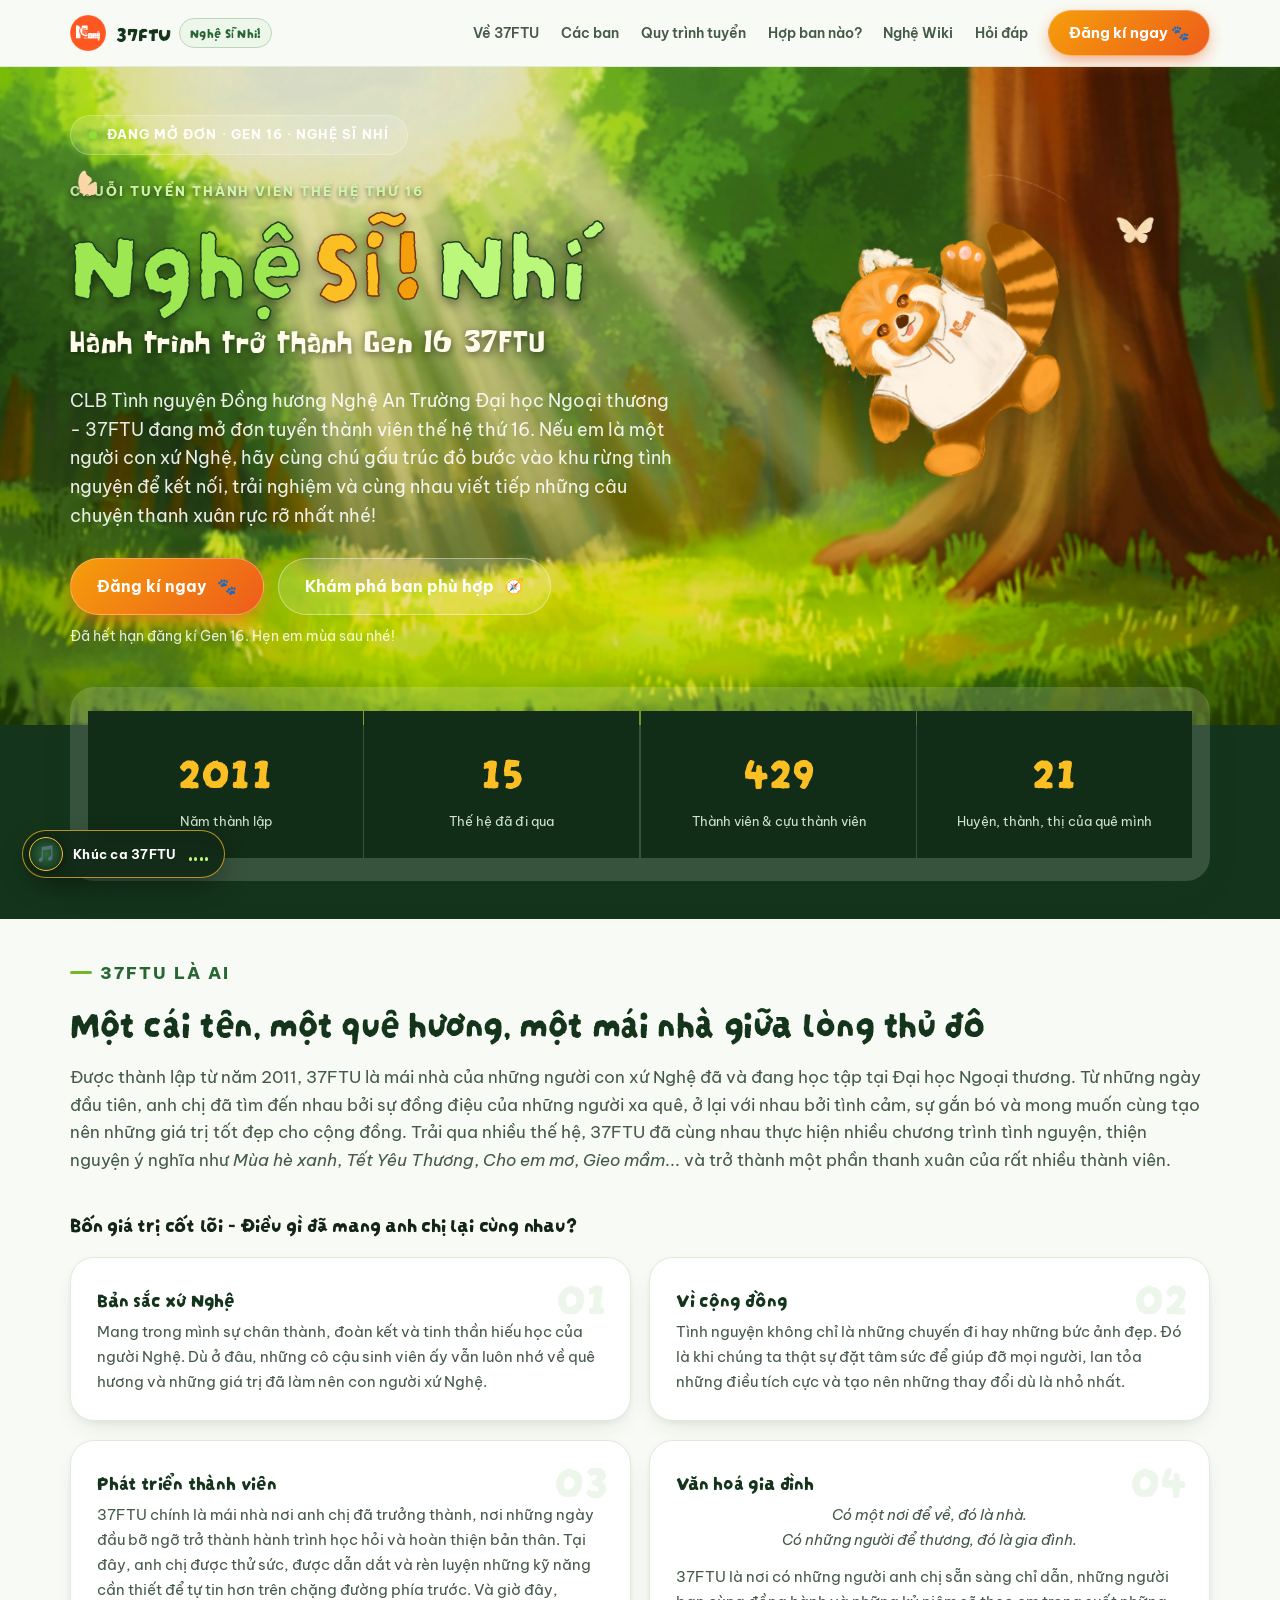
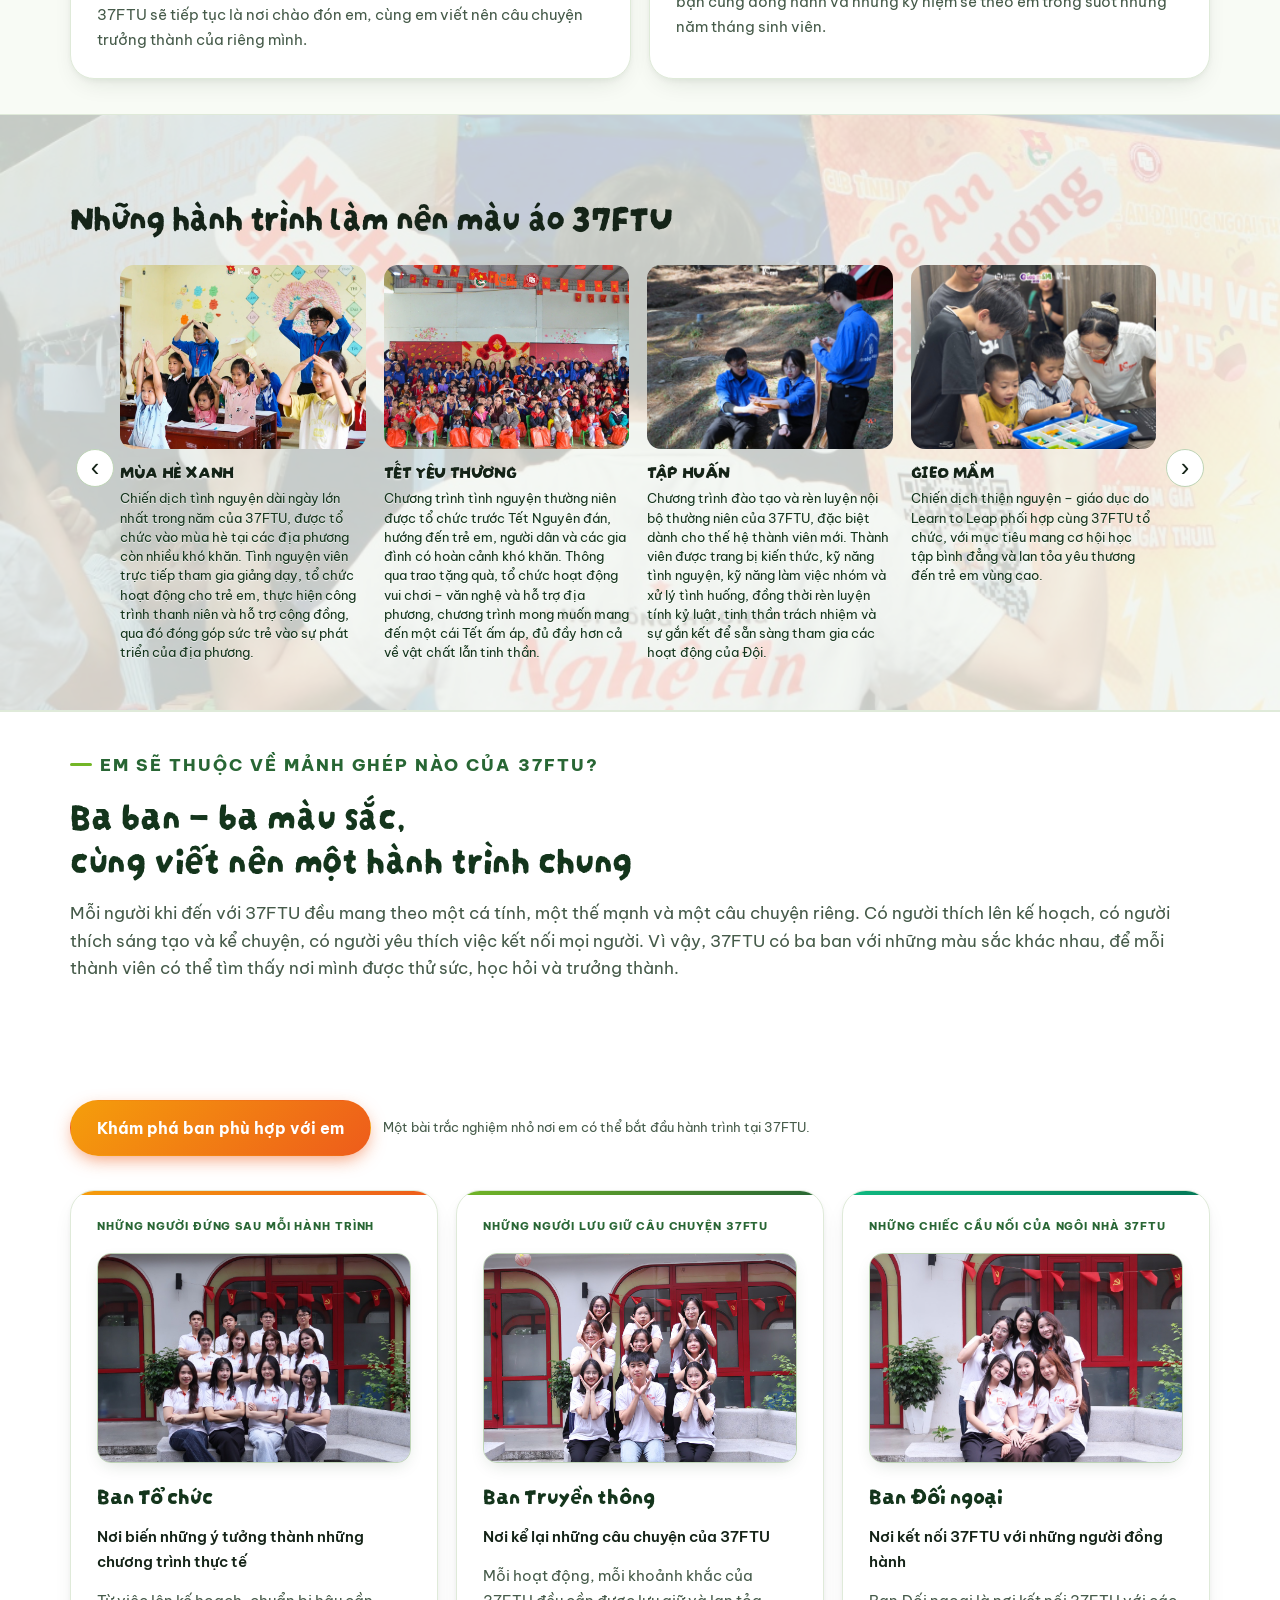
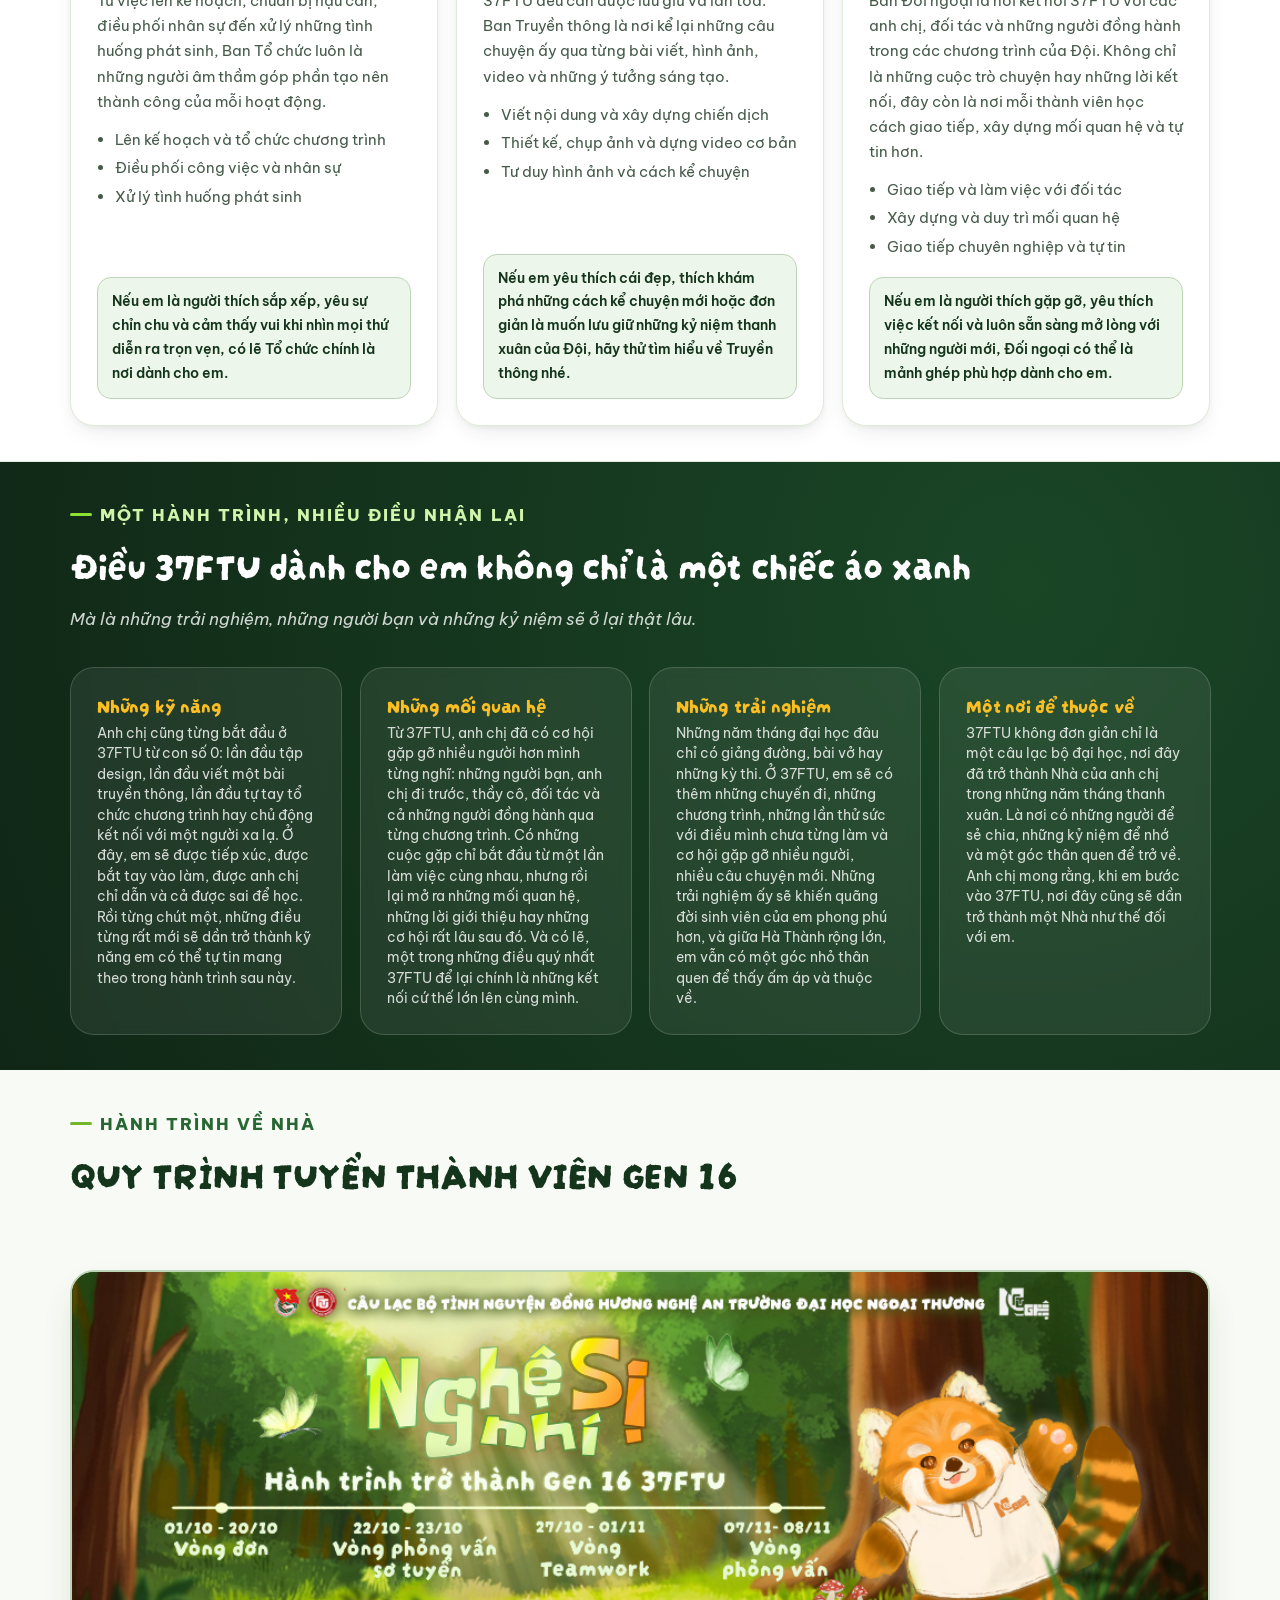
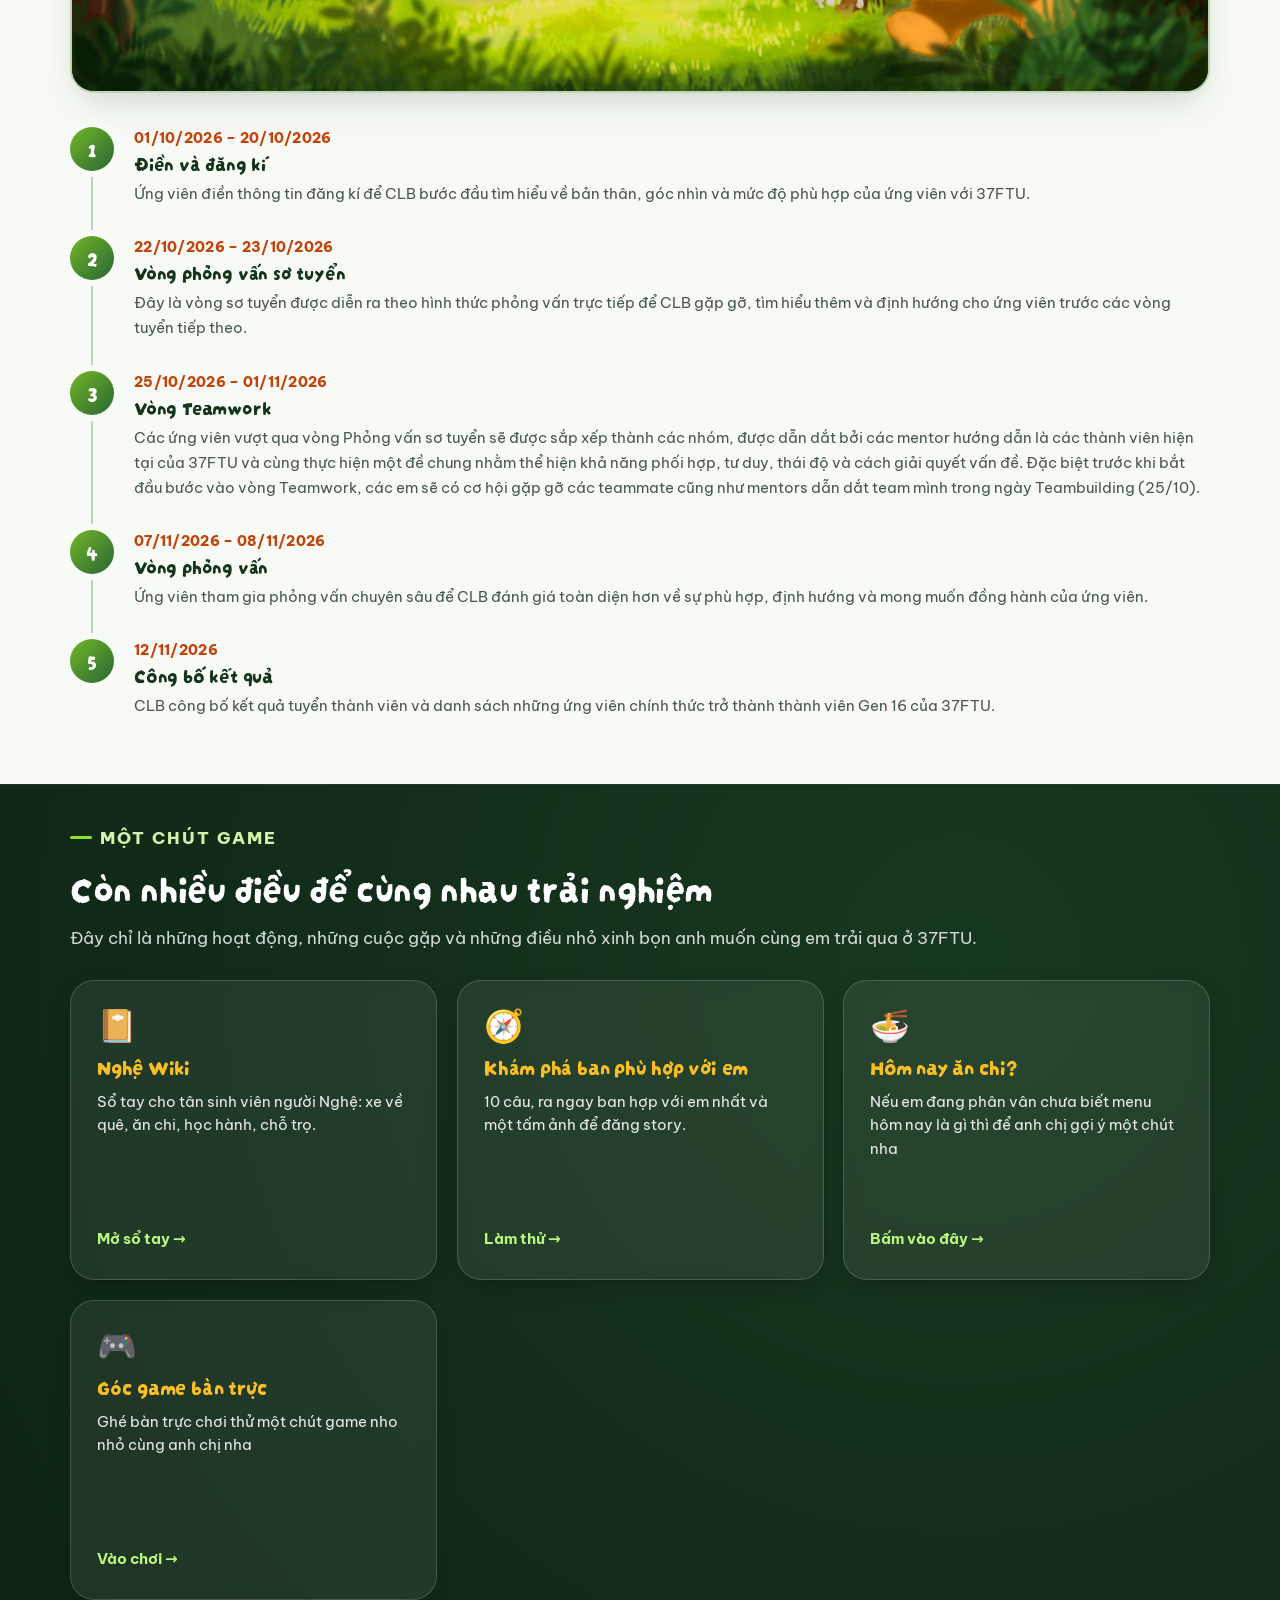
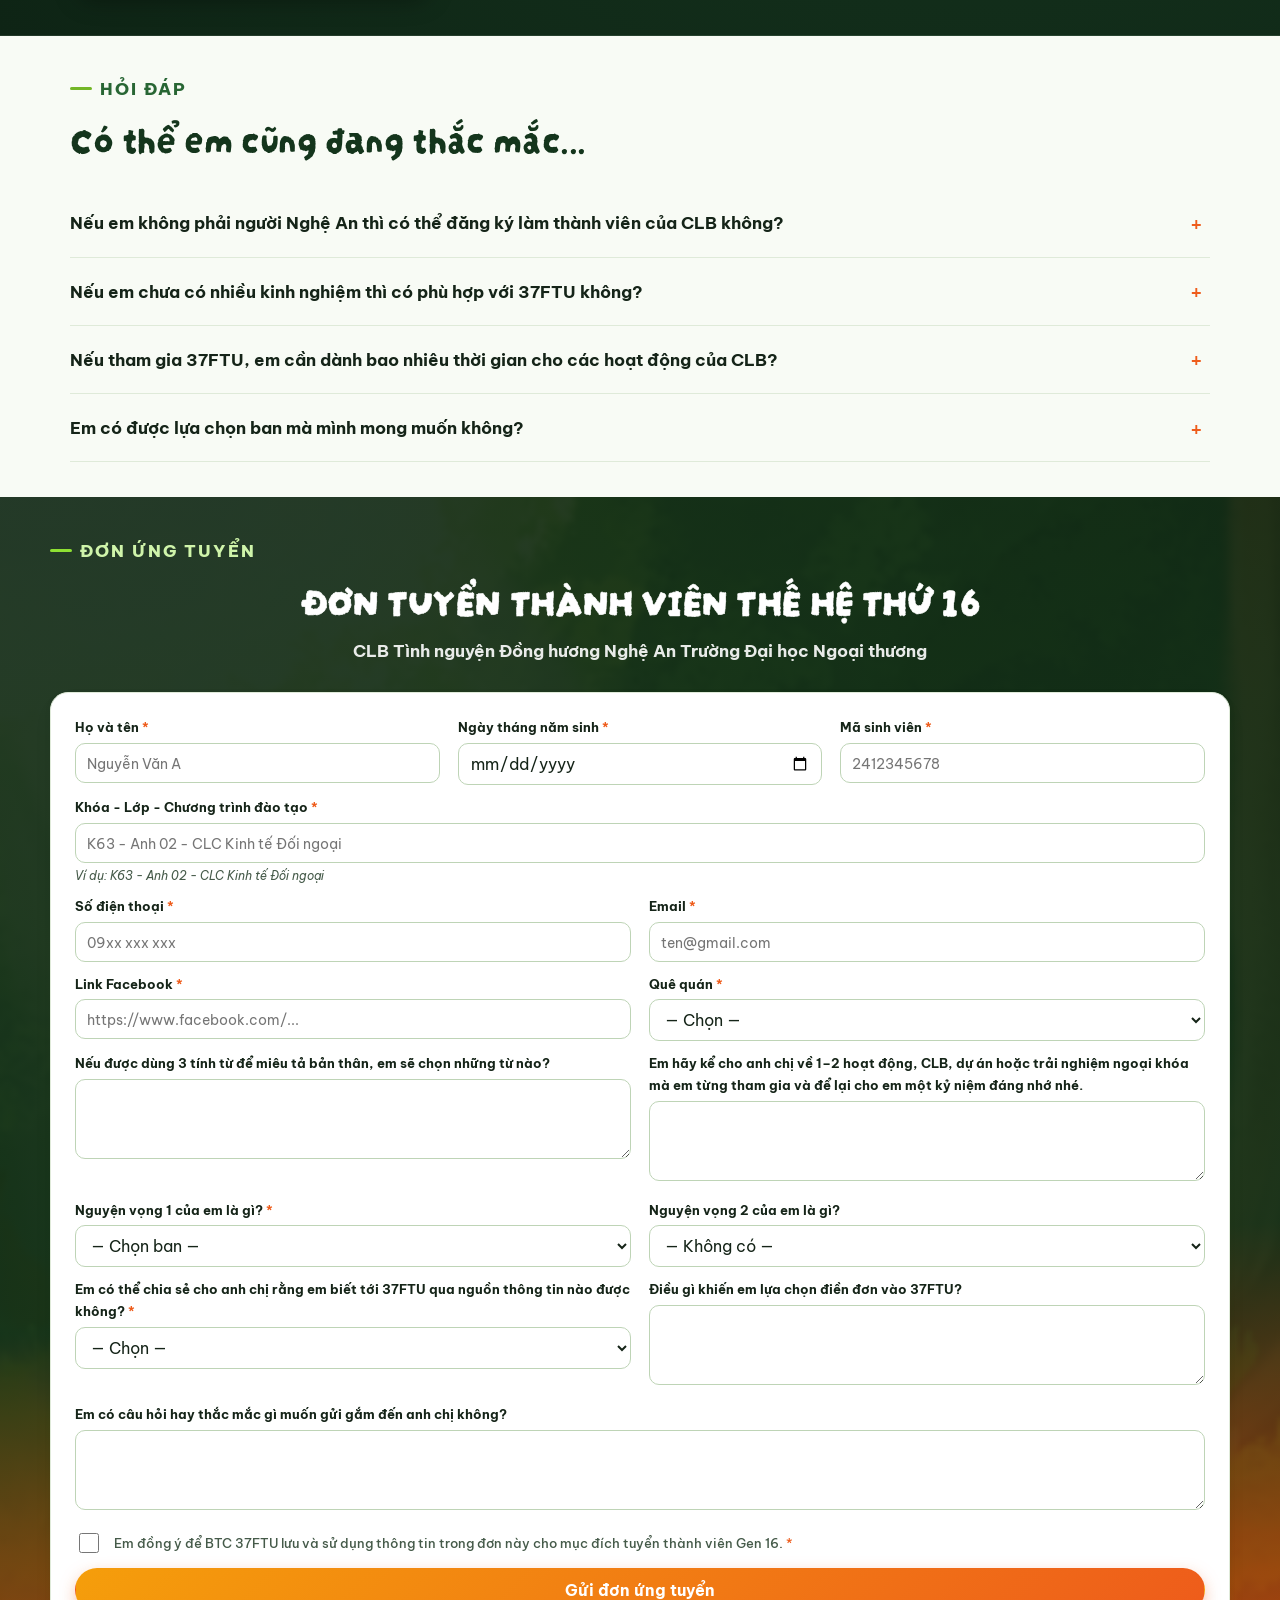
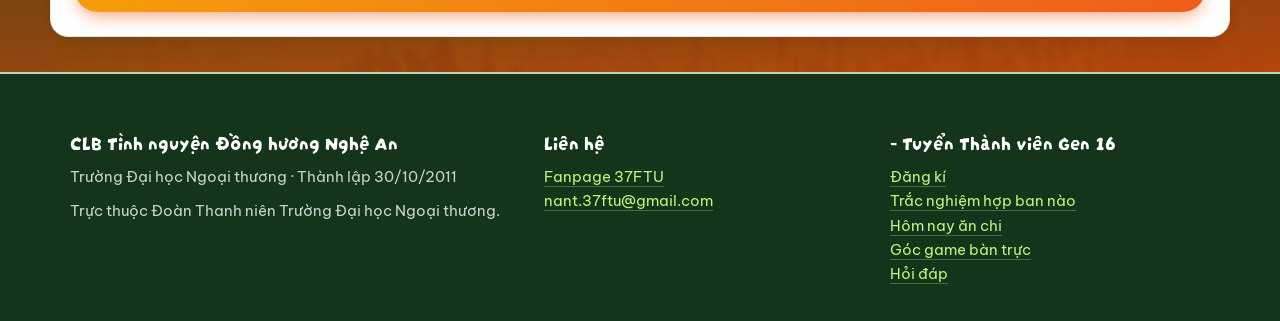
==== commit 8c28a118: "Them intro mo dau trang chu, hai ban de BTC chon - Ban B 'ven co': hai vat co re ra hai ben, buom ba" ====
--- a/index.html
+++ b/index.html
@@ -14,12 +14,43 @@
 <link rel="preconnect" href="https://fonts.gstatic.com" crossorigin>
 <link href="https://fonts.googleapis.com/css2?family=Be+Vietnam+Pro:wght@400;500;600;700;800&family=Bricolage+Grotesque:opsz,wght@12..96,600;12..96,800&display=swap" rel="stylesheet">
 <link rel="stylesheet" href="styles.css?v=5">
+<link rel="stylesheet" href="intro.css">
 </head>
 <body>
 
 <!-- NHẠC NỀN 37FTU TỰ ĐỘNG PHÁT -->
 <audio id="nhac-nen" src="assets/music.mp3" autoplay loop playsinline preload="auto"></audio>
 <script src="nhac-nen.js"></script>
+
+<!-- ========== INTRO MỞ ĐẦU — xem mục 14 trong README ==========
+     Khung rỗng ở dưới sẽ được intro.js đổ nội dung vào. Hai bản nằm trong
+     <template> nên trình duyệt KHÔNG tải ảnh của bản không dùng tới. -->
+<div class="intro" id="intro" hidden aria-hidden="true"></div>
+
+<template id="mau-intro-b">
+  <div class="intro-b">
+    <div class="intro-b-troi"></div>
+    <img class="intro-b-buom" src="assets/intro-buom.webp" alt="" width="700" height="491">
+    <div class="intro-b-chu">
+      <img class="intro-b-logo" src="assets/logo.png" alt="" width="768" height="768">
+      <p class="intro-b-ten">Nghệ Sĩ Nhí</p>
+      <p class="intro-b-phu">CLB Tình nguyện Đồng hương Nghệ An · FTU</p>
+    </div>
+    <img class="intro-co intro-co-trai" src="assets/intro-co-1.webp" alt="" width="1200" height="266">
+    <img class="intro-co intro-co-phai" src="assets/intro-co-2.webp" alt="" width="1200" height="266">
+  </div>
+</template>
+
+<template id="mau-intro-c">
+  <div class="intro-c">
+    <img class="intro-c-logo" src="assets/logo.png" alt="" width="768" height="768">
+    <h2 class="intro-c-ten"><span>Nghệ</span><span>Sĩ</span><span>Nhí</span><i>!</i></h2>
+    <p class="intro-c-phu">Chuỗi tuyển thành viên thế hệ thứ 16</p>
+  </div>
+</template>
+
+<script src="config.js"></script>
+<script src="intro.js"></script>
 
 <header class="dinh">
   <div class="khung">
@@ -398,7 +429,6 @@
   </div>
 </footer>
 
-<script src="config.js"></script>
 <script src="noi-dung.js?v=3"></script>
 <script src="app.js"></script>
 <script src="gop-y.js"></script>
--- a/intro.css
+++ b/intro.css
@@ -0,0 +1,249 @@
+/* ============================================================
+   INTRO MỞ ĐẦU TRANG CHỦ — hai bản để BTC chọn
+     B · vén cỏ  : hai vạt cỏ rẽ ra hai bên, bướm bay lên
+     C · dựng chữ: chữ "Nghệ Sĩ Nhí" bật ra từng tiếng
+   Bật/tắt và đổi bản ở config.js (CAU_HINH.INTRO), hoặc thêm
+   ?intro=b / ?intro=c / ?intro=tat vào địa chỉ để xem thử.
+   Cả hai chạy dưới 1,4 giây và tự gỡ khỏi trang sau khi xong.
+   ============================================================ */
+
+/* Khoá cuộn trang trong lúc intro còn che */
+html.co-intro, html.co-intro body { overflow: hidden; }
+
+.intro {
+  position: fixed;
+  inset: 0;
+  z-index: 9999;            /* trên cả thanh đầu trang (z-index 50) */
+  overflow: hidden;
+  background: var(--xanh-rung);
+  transition: opacity .34s ease, transform .34s ease;
+}
+html.intro-tan .intro {
+  opacity: 0;
+  transform: scale(1.04);
+  pointer-events: none;
+}
+
+.intro-bo-qua {
+  position: absolute;
+  top: 16px;
+  right: 16px;
+  z-index: 9;
+  font: inherit;
+  font-size: .86rem;
+  font-weight: 600;
+  color: #fff;
+  background: rgba(255,255,255,.14);
+  border: 1px solid rgba(255,255,255,.3);
+  border-radius: 999px;
+  padding: 7px 16px;
+  cursor: pointer;
+  backdrop-filter: blur(6px);
+}
+.intro-bo-qua:hover { background: rgba(255,255,255,.26); }
+
+/* ============================================================
+   BẢN B — VÉN CỎ
+   ============================================================ */
+.intro-b { position: absolute; inset: 0; }
+
+.intro-b-troi {
+  position: absolute;
+  inset: 0;
+  background:
+    radial-gradient(760px 460px at 50% 14%, rgba(164,236,76,.98), transparent 66%),
+    linear-gradient(180deg, #86CE2E 0%, #4C9231 44%, #2A5E2A 78%, #1C4522 100%);
+  animation: intro-sang .95s ease forwards;
+}
+/* vệt nắng xiên qua tán lá */
+.intro-b-troi::after {
+  content: "";
+  position: absolute;
+  inset: -20% -40%;
+  background: linear-gradient(104deg, transparent 38%, rgba(255,255,255,.22) 47%, transparent 56%);
+  animation: intro-nang 1.2s ease forwards;
+}
+@keyframes intro-sang {
+  from { filter: brightness(.74); transform: scale(1.1); }
+  to   { filter: brightness(1.06); transform: scale(1); }
+}
+@keyframes intro-nang {
+  from { transform: translateX(-14%); opacity: 0; }
+  40%  { opacity: 1; }
+  to   { transform: translateX(10%); opacity: .5; }
+}
+
+.intro-b-buom {
+  position: absolute;
+  left: 50%;
+  top: 52%;
+  width: min(30%, 300px);
+  height: auto;
+  transform: translate(-50%, -50%);
+  filter: drop-shadow(0 4px 12px rgba(12,34,16,.45));
+  animation: intro-buom-bay 1.25s cubic-bezier(.3,.7,.3,1) forwards;
+}
+@keyframes intro-buom-bay {
+  from { transform: translate(-50%, -24%) scale(.82); opacity: 0; }
+  26%  { opacity: .95; }
+  to   { transform: translate(-50%, -128%) scale(1.14); opacity: 0; }
+}
+
+.intro-b-chu {
+  position: absolute;
+  left: 50%;
+  top: 44%;
+  transform: translate(-50%, -50%);
+  text-align: center;
+  color: #fff;
+  width: min(92%, 560px);
+  animation: intro-chu-b 1.3s ease forwards;
+}
+.intro-b-logo {
+  width: 72px;
+  height: auto;
+  filter: drop-shadow(0 6px 18px rgba(0,0,0,.35));
+}
+.intro-b-ten {
+  font-family: var(--font-display);
+  font-size: clamp(2.3rem, 8vw, 3.8rem);
+  margin: 8px 0 2px;
+  text-shadow: 0 6px 24px rgba(0,0,0,.4);
+}
+.intro-b-phu {
+  font-size: clamp(.78rem, 2.4vw, .92rem);
+  letter-spacing: .1em;
+  text-transform: uppercase;
+  color: rgba(255,255,255,.76);
+  margin: 0;
+}
+@keyframes intro-chu-b {
+  from { opacity: 0; transform: translate(-50%, -42%) scale(.94); }
+  22%  { opacity: 1; transform: translate(-50%, -50%) scale(1); }
+  66%  { opacity: 1; transform: translate(-50%, -50%) scale(1); }
+  to   { opacity: 0; transform: translate(-50%, -54%) scale(1.07); }
+}
+
+/* Hai vạt cỏ rẽ ra — phần chính của bản này.
+   Ảnh cỏ là dải ngang rất dẹt (tỉ lệ ~4,5:1) nên phải phóng to theo gốc dưới
+   thì mới phủ được gần nửa màn hình, nhìn mới ra "đang đứng trong bụi cỏ". */
+.intro-co {
+  position: absolute;
+  bottom: -7%;
+  width: max(84%, 560px);
+  height: auto;
+  filter: drop-shadow(0 -10px 30px rgba(0,0,0,.34));
+}
+.intro-co-trai {
+  left: -8%;
+  transform-origin: left bottom;
+  animation: intro-co-trai 1.15s cubic-bezier(.45,.05,.2,1) forwards;
+}
+.intro-co-phai {
+  right: -8%;
+  transform-origin: right bottom;
+  animation: intro-co-phai 1.15s cubic-bezier(.45,.05,.2,1) forwards;
+}
+/* hai vạt là hai ảnh khác nhau nên không cần lật, cứ đẩy ra hai phía */
+@keyframes intro-co-trai {
+  0%, 16% { transform: translate(0, 0) rotate(0deg) scale(1.65); }
+  to      { transform: translate(-56%, 32%) rotate(-8deg) scale(1.9); }
+}
+@keyframes intro-co-phai {
+  0%, 16% { transform: translate(0, 0) rotate(0deg) scale(1.65); }
+  to      { transform: translate(56%, 32%) rotate(8deg) scale(1.9); }
+}
+
+/* viền tối quanh khung cho giống đang nhìn qua kẽ lá */
+.intro-b::after {
+  content: "";
+  position: absolute;
+  inset: 0;
+  pointer-events: none;
+  background: radial-gradient(118% 84% at 50% 40%, transparent 50%, rgba(10,28,14,.52) 100%);
+  animation: intro-vien 1.15s ease forwards;
+}
+@keyframes intro-vien { 0% { opacity: 1; } 68%, 100% { opacity: 0; } }
+
+/* ============================================================
+   BẢN C — DỰNG CHỮ
+   ============================================================ */
+.intro-c {
+  position: absolute;
+  inset: 0;
+  display: grid;
+  place-content: center;
+  justify-items: center;
+  text-align: center;
+  padding: 0 20px;
+  background:
+    radial-gradient(620px 420px at 50% 40%, rgba(115,182,39,.5), transparent 70%),
+    var(--xanh-rung);
+}
+.intro-c-logo {
+  width: 64px;
+  height: auto;
+  opacity: 0;
+  animation: intro-c-logo .5s ease .05s forwards;
+}
+@keyframes intro-c-logo {
+  from { opacity: 0; transform: translateY(10px) scale(.82); }
+  to   { opacity: 1; transform: none; }
+}
+
+.intro-c-ten {
+  font-family: var(--font-display);
+  font-size: clamp(2.6rem, 11vw, 5rem);
+  color: #fff;
+  margin: 14px 0 0;
+  display: flex;
+  align-items: baseline;
+  gap: .22em;
+  line-height: 1.1;
+}
+.intro-c-ten span,
+.intro-c-ten i {
+  display: inline-block;
+  opacity: 0;
+  animation: intro-c-tieng .46s cubic-bezier(.2,1.5,.4,1) forwards;
+}
+.intro-c-ten span:nth-child(1) { animation-delay: .14s; }
+.intro-c-ten span:nth-child(2) { animation-delay: .26s; }
+.intro-c-ten span:nth-child(3) { animation-delay: .38s; color: var(--xanh-lime); }
+.intro-c-ten i {
+  font-style: normal;
+  color: var(--cam);
+  animation-delay: .52s;
+  margin-left: -.12em;
+}
+@keyframes intro-c-tieng {
+  from { opacity: 0; transform: translateY(26px) rotate(-7deg) scale(.7); }
+  to   { opacity: 1; transform: none; }
+}
+
+.intro-c-phu {
+  font-size: clamp(.76rem, 2.6vw, .9rem);
+  letter-spacing: .14em;
+  text-transform: uppercase;
+  color: rgba(255,255,255,.72);
+  margin: 14px 0 0;
+  opacity: 0;
+  animation: intro-c-phu .5s ease .62s forwards;
+}
+@keyframes intro-c-phu {
+  from { opacity: 0; letter-spacing: .3em; }
+  to   { opacity: 1; letter-spacing: .14em; }
+}
+
+/* ============================================================
+   Máy bật "giảm chuyển động" thì intro.js không chạy nữa. Trường
+   hợp duy nhất còn lọt vào đây là tự gõ ?intro= để xem thử — lúc
+   đó là cố ý xem nên vẫn cho chạy (html có class intro-xem-thu).
+   ============================================================ */
+@media (prefers-reduced-motion: reduce) {
+  html:not(.intro-xem-thu) .intro * {
+    animation-duration: .01ms !important;
+    animation-iteration-count: 1 !important;
+  }
+  html:not(.intro-xem-thu) .intro { transition-duration: .01ms; }
+}
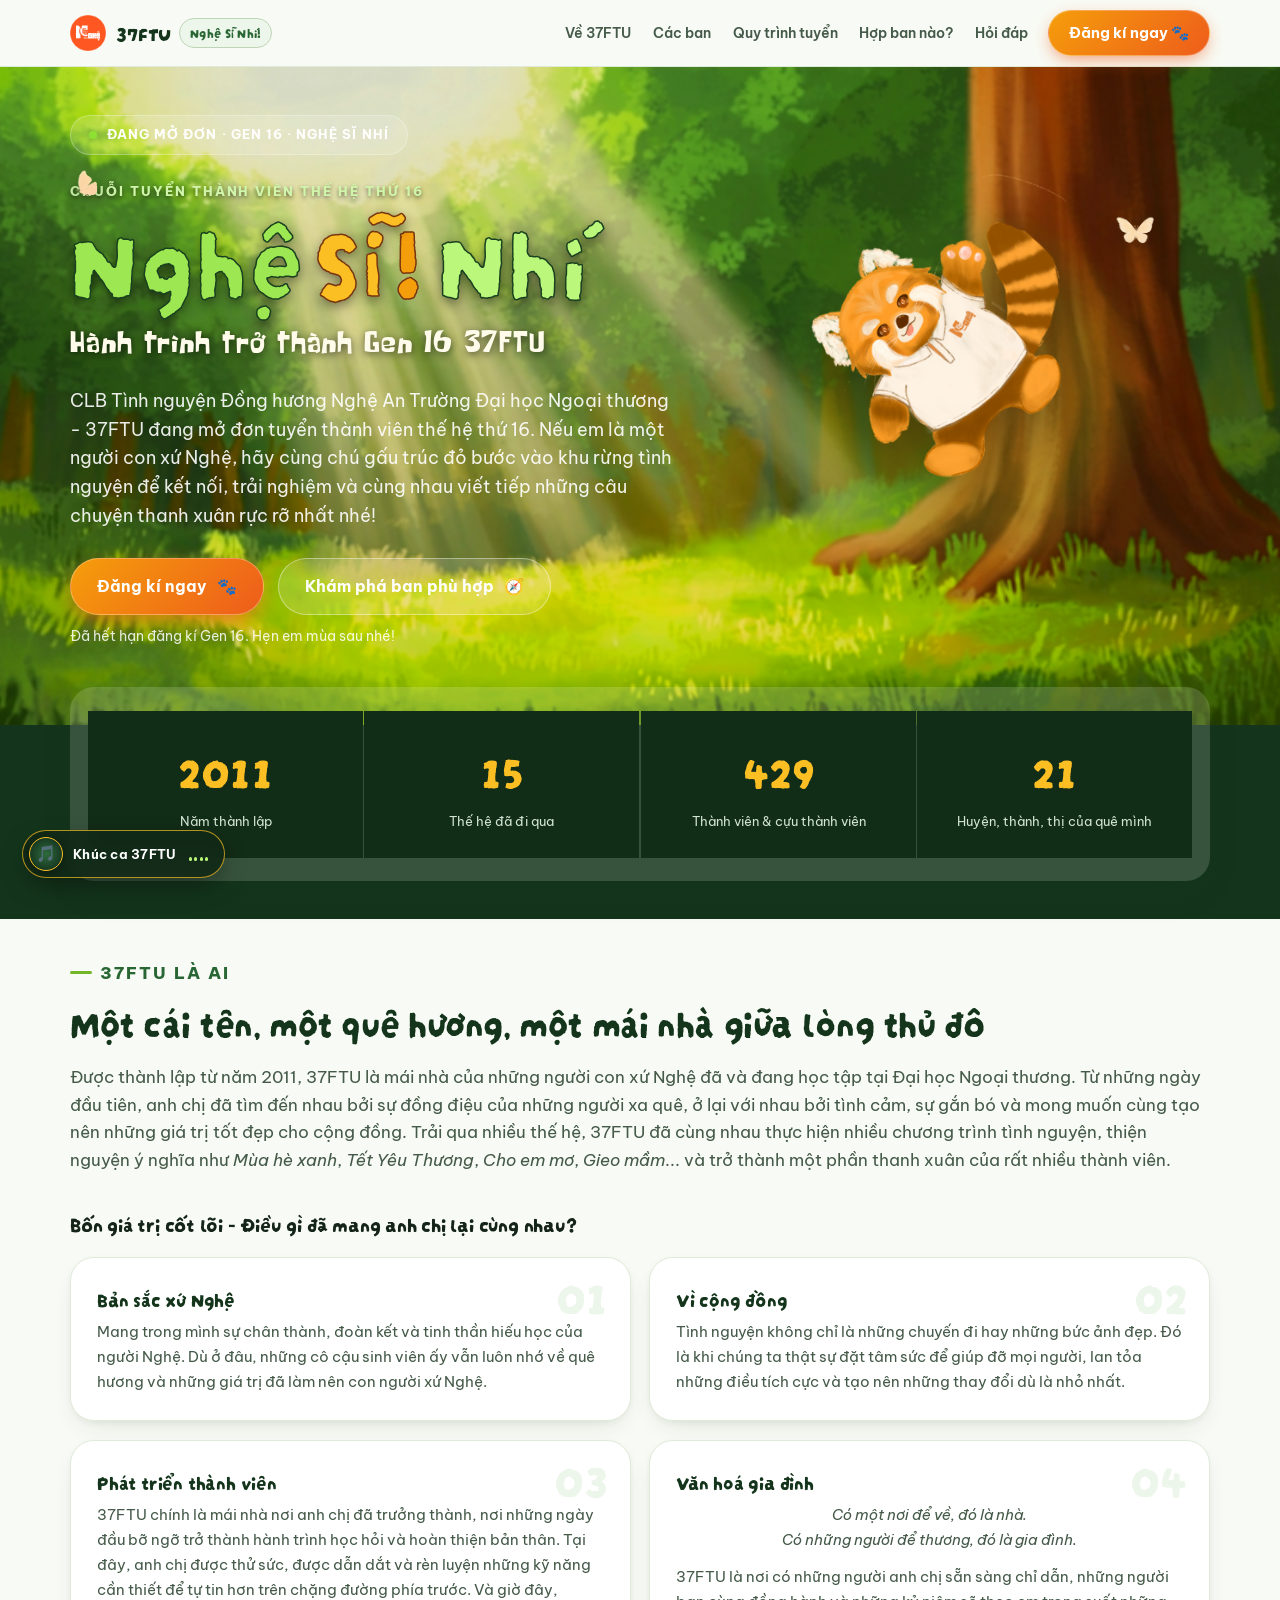
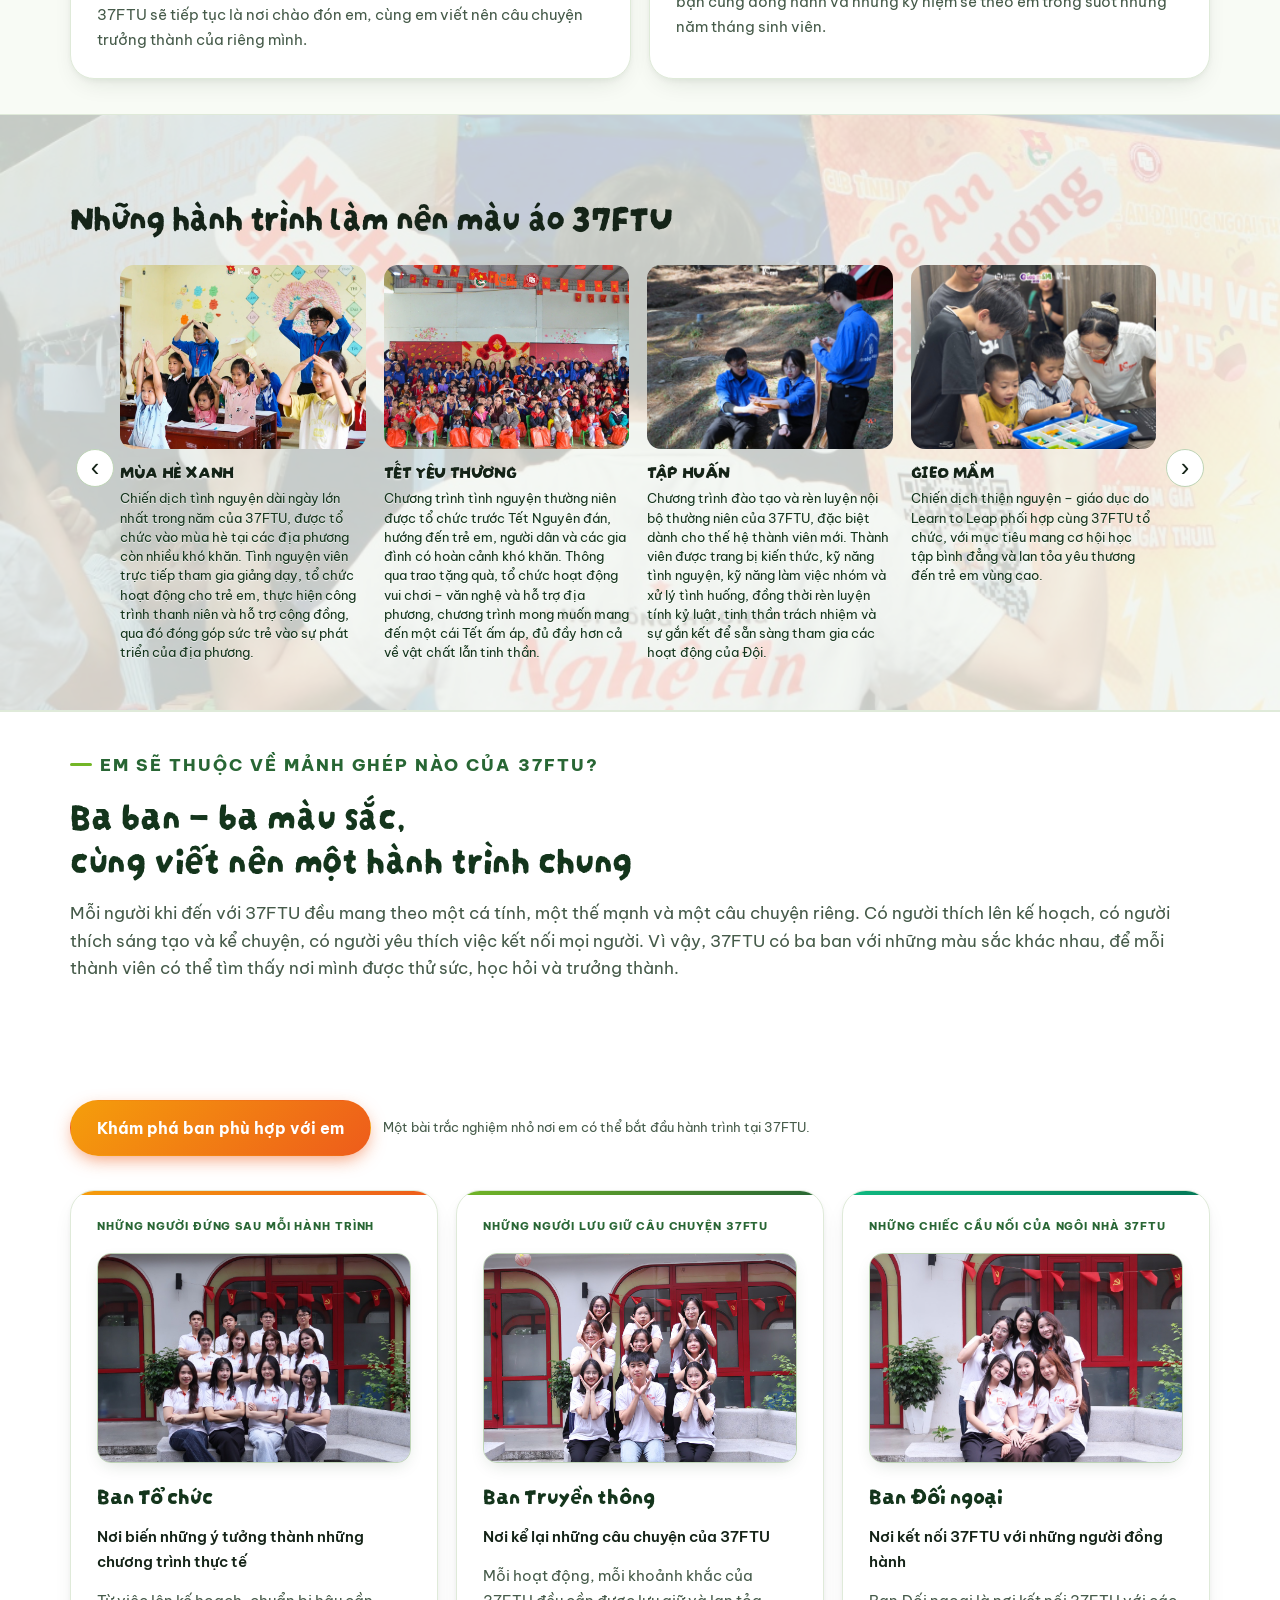
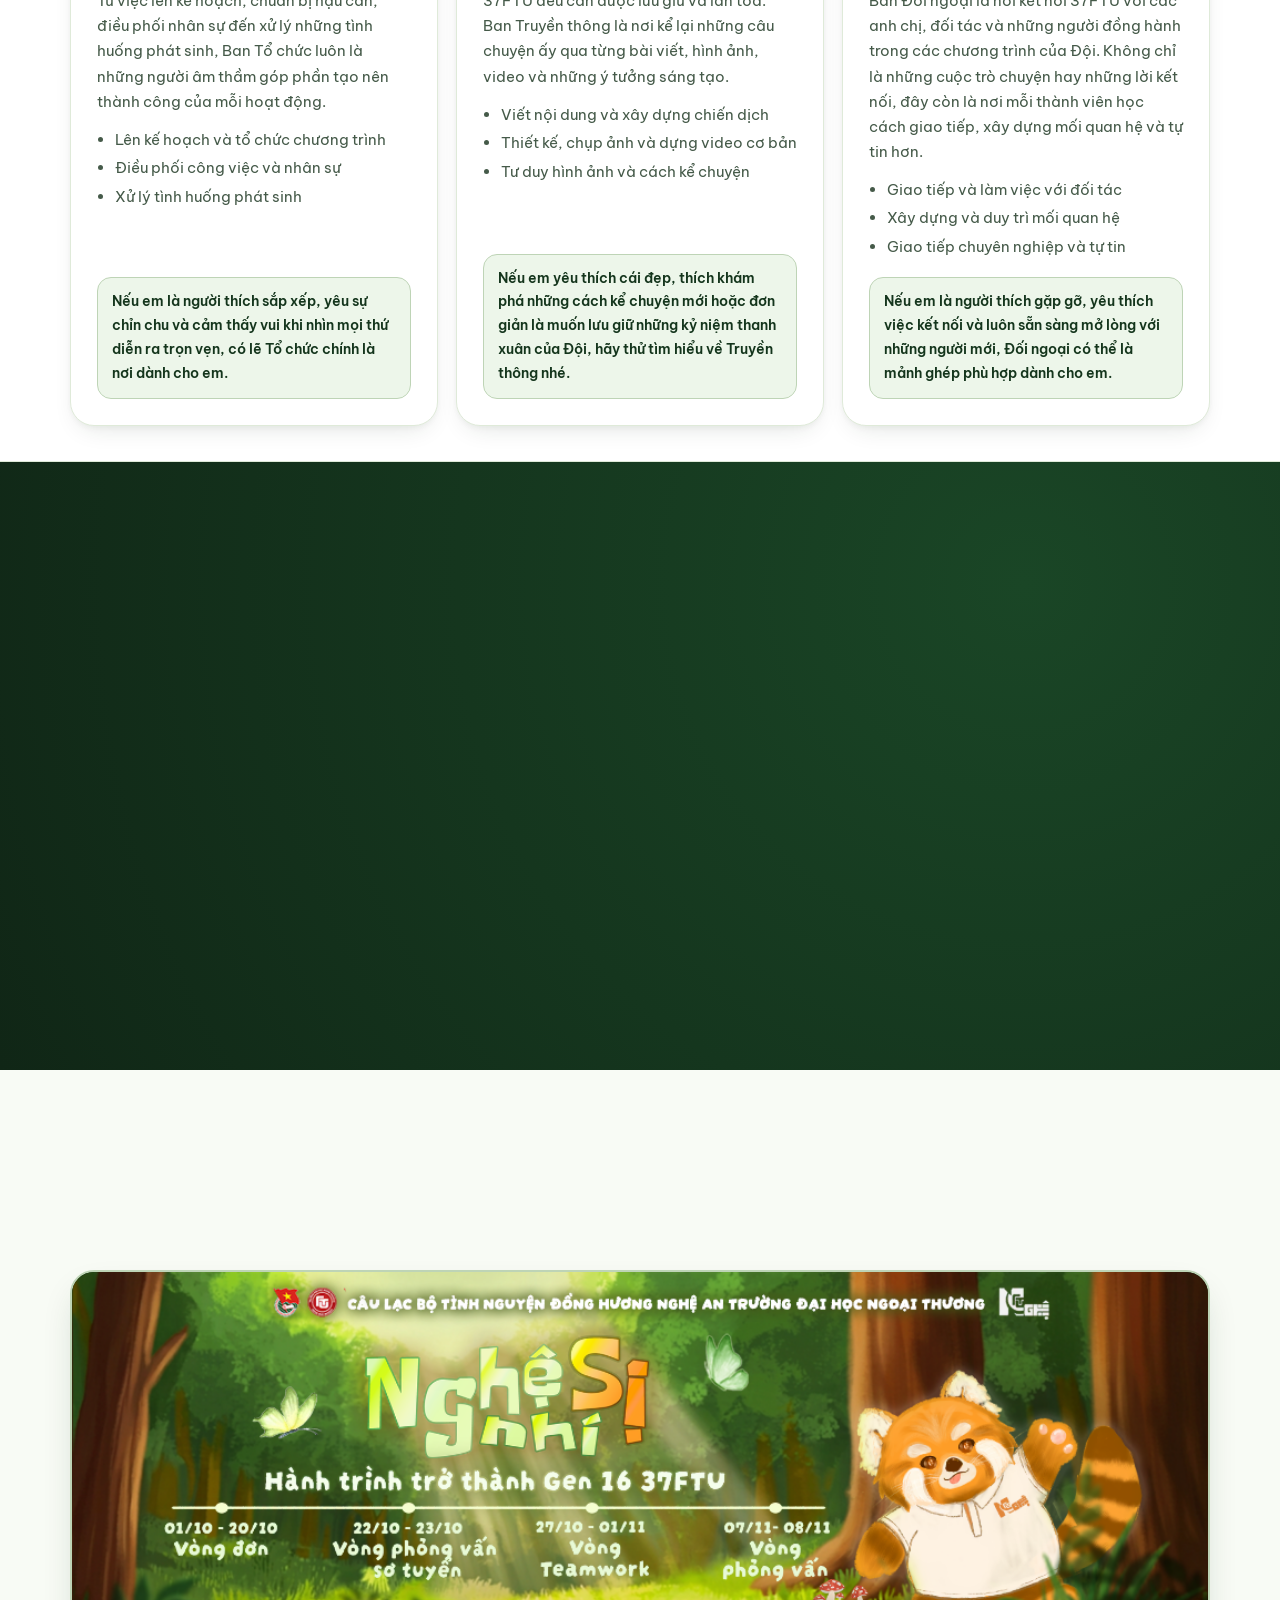
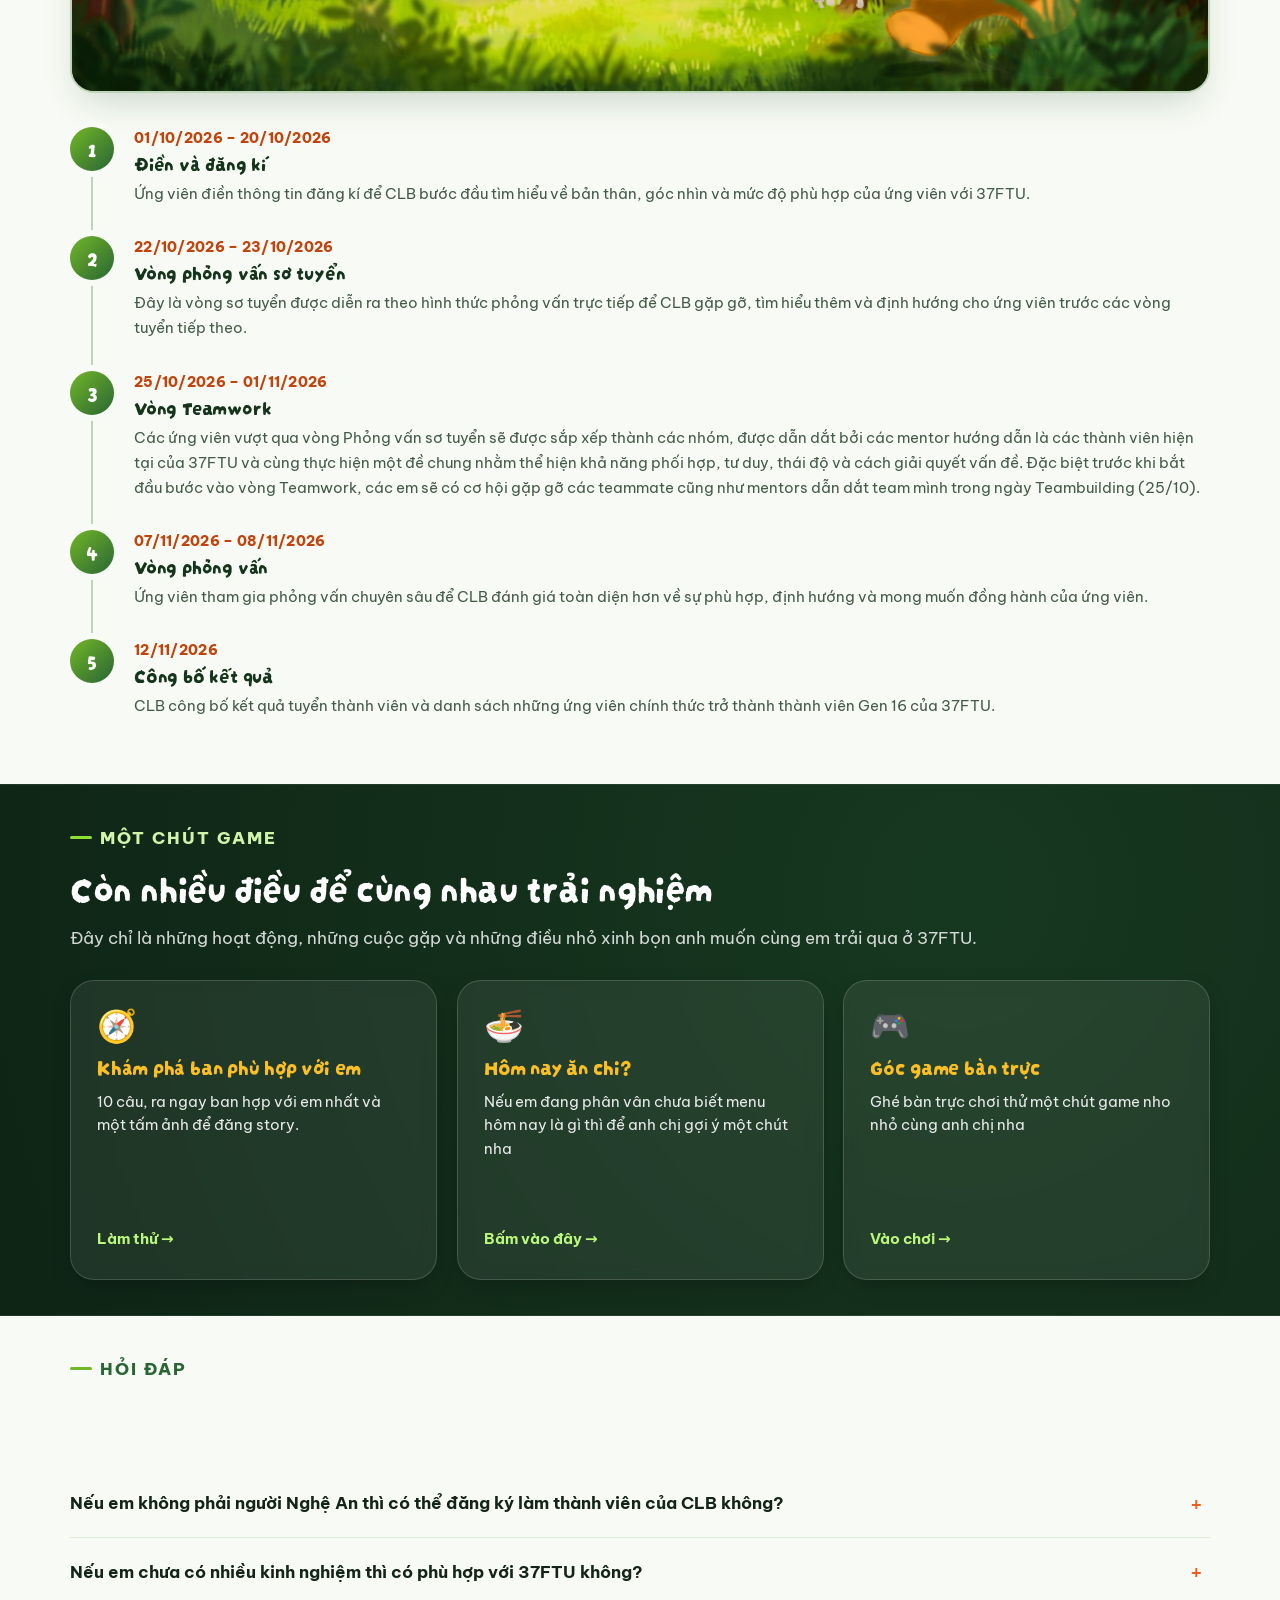
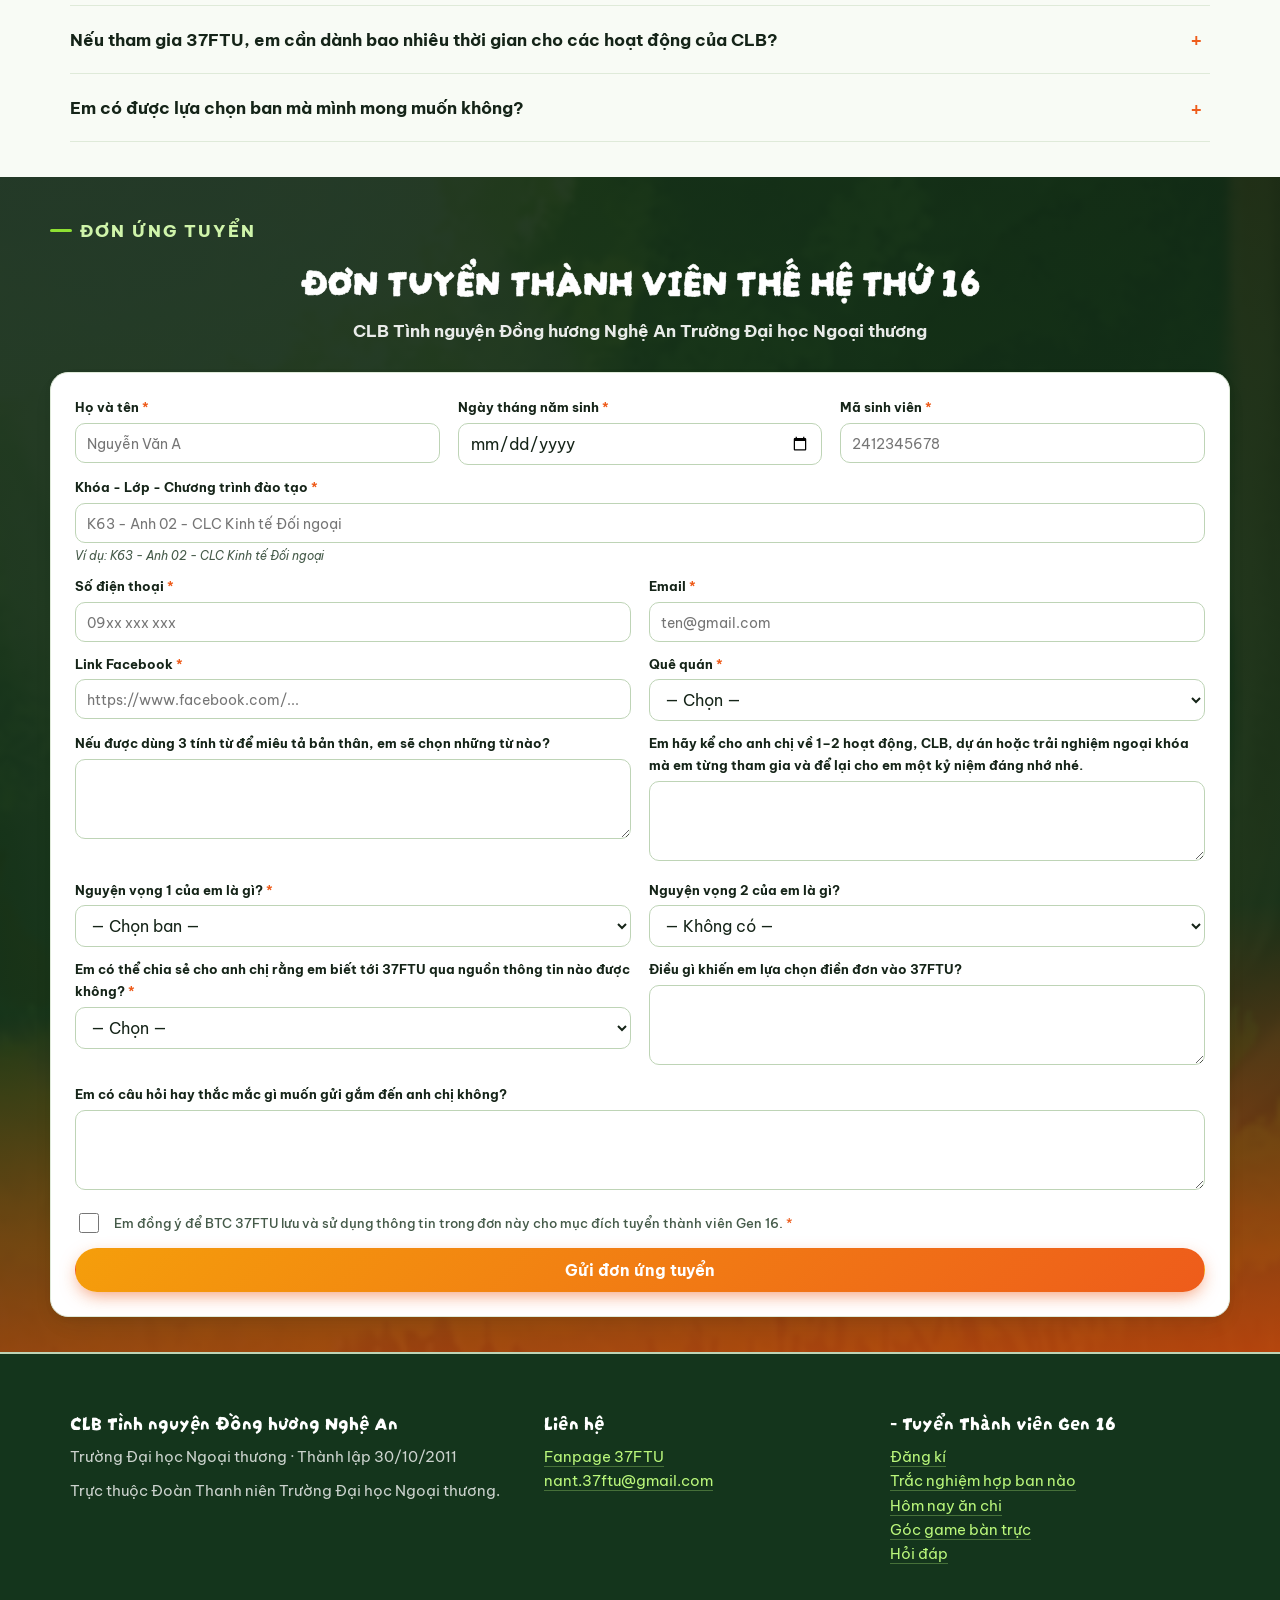
==== commit 428a699b: "Tam ngung Nghe Wiki va intro mo dau, dua trang ve nhu truoc Khong xoa file nao, tat theo kieu bat la" ====
--- a/index.html
+++ b/index.html
@@ -63,7 +63,6 @@
       <a href="#cac-ban">Các ban</a>
       <a href="#lo-trinh">Quy trình tuyển</a>
       <a href="quiz.html">Hợp ban nào?</a>
-      <a href="wiki.html">Nghệ Wiki</a>
       <a href="#cau-hoi">Hỏi đáp</a>
     </nav>
     <a class="nut nut-chinh nut-dinh-cta" href="#nop-don">Đăng kí ngay 🐾</a>
@@ -303,12 +302,6 @@
       <h2>Còn nhiều điều để cùng nhau trải nghiệm</h2>
       <p class="dan-de" style="margin-top:14px">Đây chỉ là những hoạt động, những cuộc gặp và những điều nhỏ xinh bọn anh muốn cùng em trải qua ở 37FTU.</p>
       <div class="sc-luoi">
-        <a class="sc the" href="wiki.html">
-          <span class="sc-hinh" aria-hidden="true">📔</span>
-          <h3>Nghệ Wiki</h3>
-          <p>Sổ tay cho tân sinh viên người Nghệ: xe về quê, ăn chi, học hành, chỗ trọ.</p>
-          <span class="sc-di">Mở sổ tay →</span>
-        </a>
         <a class="sc the" href="quiz.html">
           <span class="sc-hinh" aria-hidden="true">🧭</span>
           <h3>Khám phá ban phù hợp với em</h3>
--- a/intro.css
+++ b/intro.css
@@ -213,7 +213,7 @@
 .intro-c-ten i {
   font-style: normal;
   color: var(--cam);
-  animation-delay: .52s;
+  animation-delay: .46s;
   margin-left: -.12em;
 }
 @keyframes intro-c-tieng {
@@ -228,7 +228,9 @@
   color: rgba(255,255,255,.72);
   margin: 14px 0 0;
   opacity: 0;
-  animation: intro-c-phu .5s ease .62s forwards;
+  /* Lên sớm cho kịp đọc: cả intro chỉ dài 1,25 giây, để muộn hơn là vừa hiện
+     xong đã tan mất. */
+  animation: intro-c-phu .36s ease .56s forwards;
 }
 @keyframes intro-c-phu {
   from { opacity: 0; letter-spacing: .3em; }
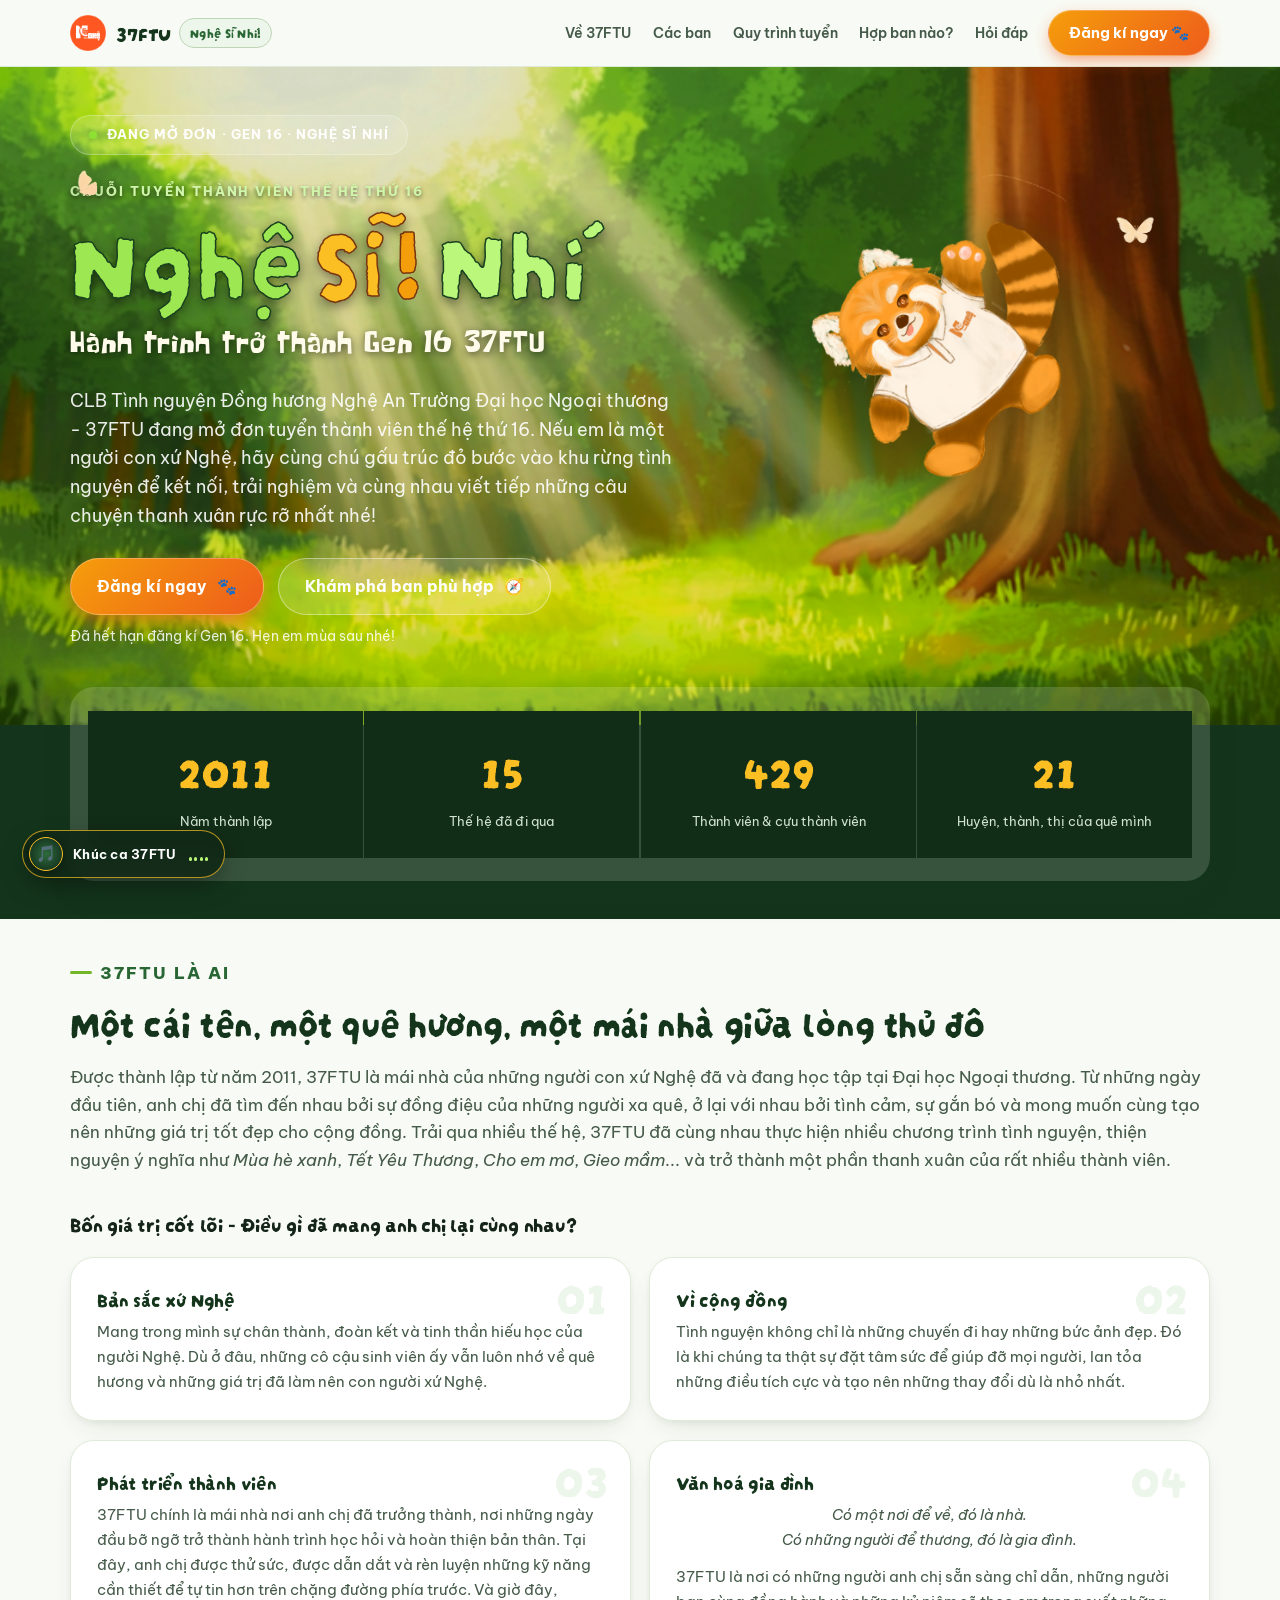
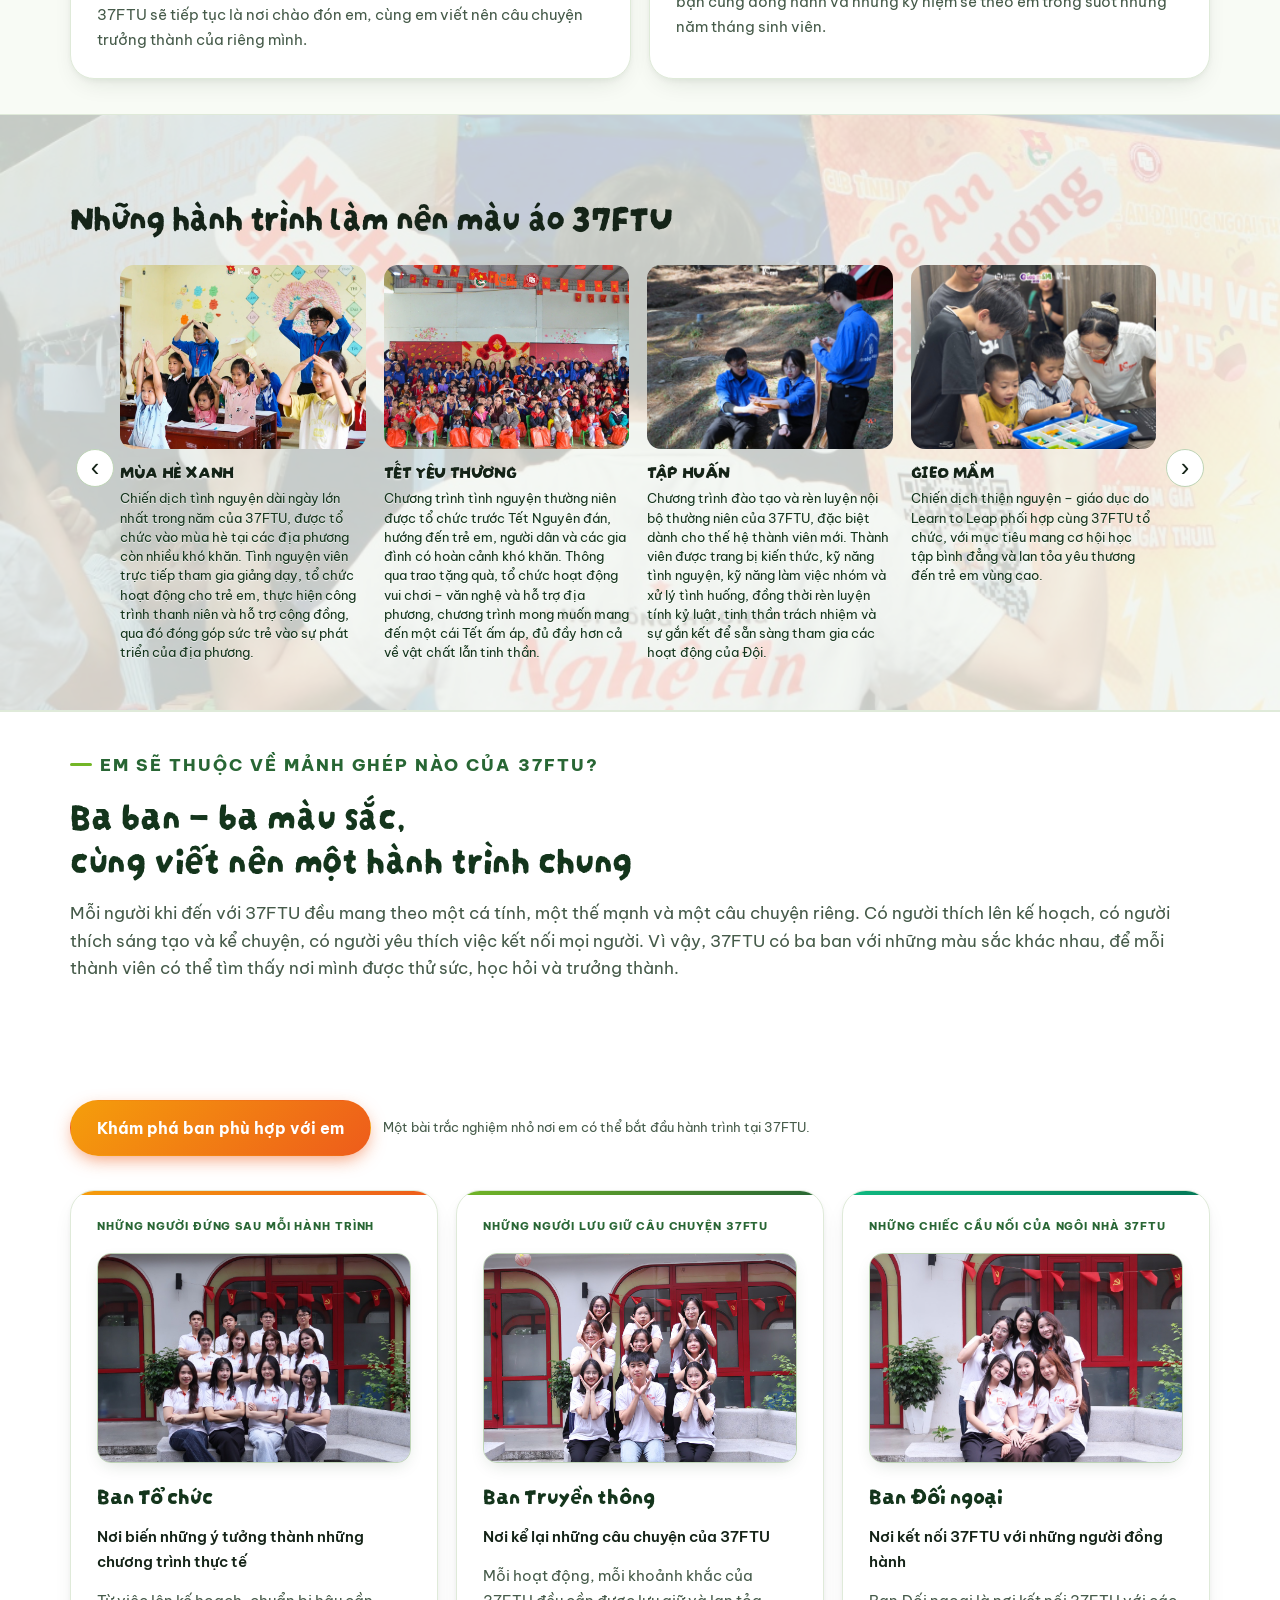
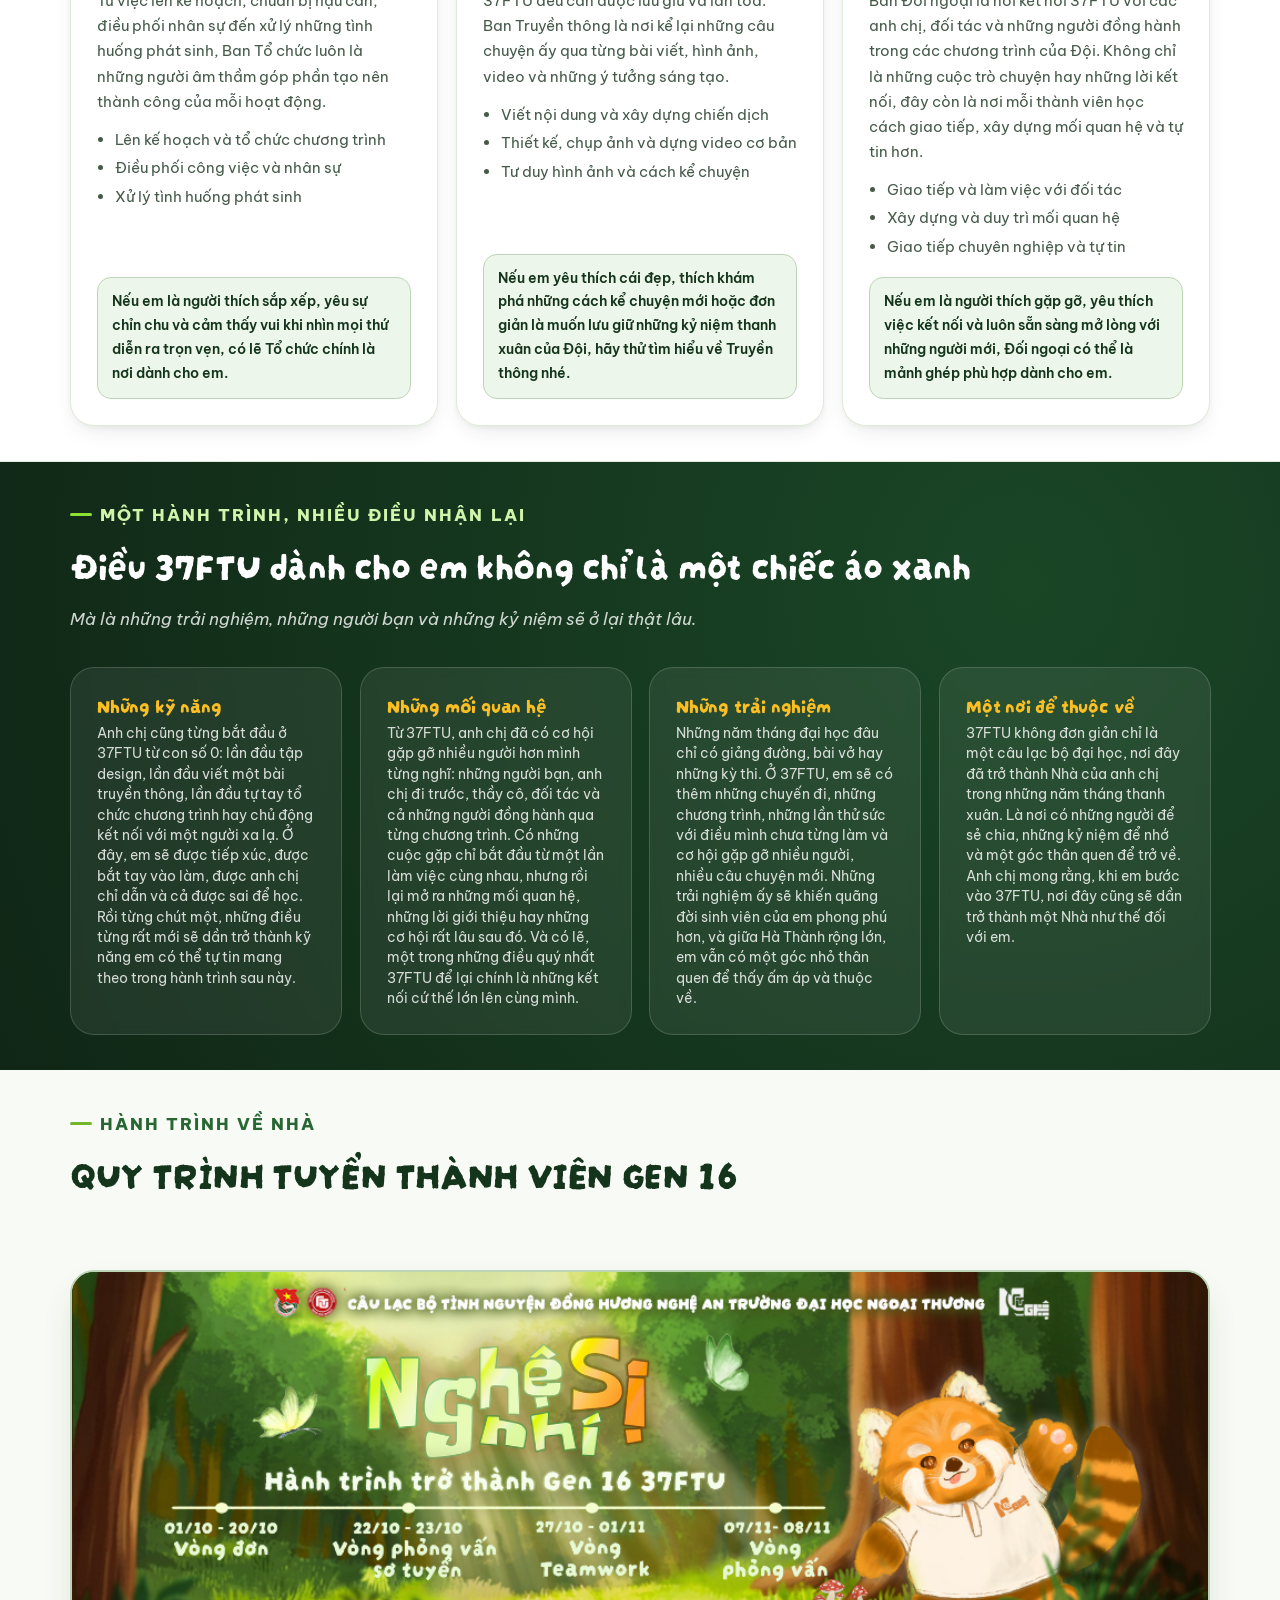
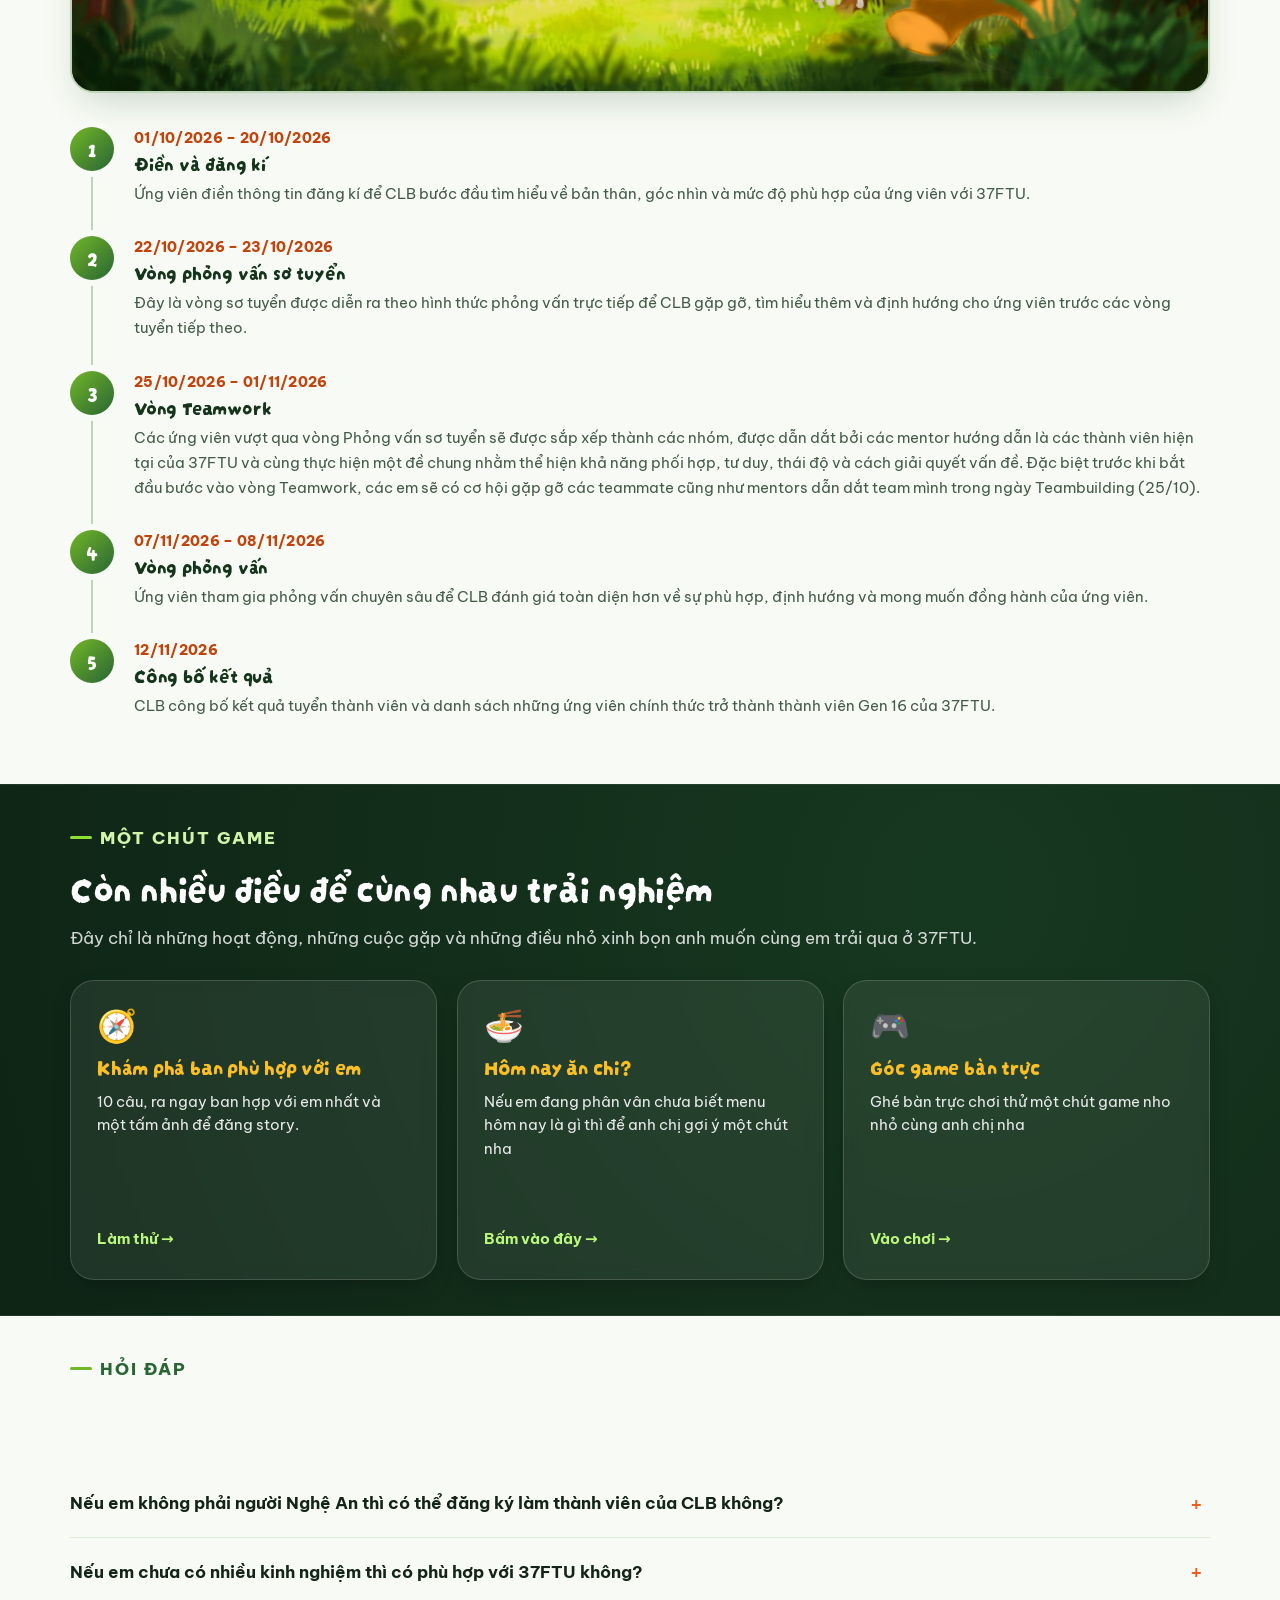
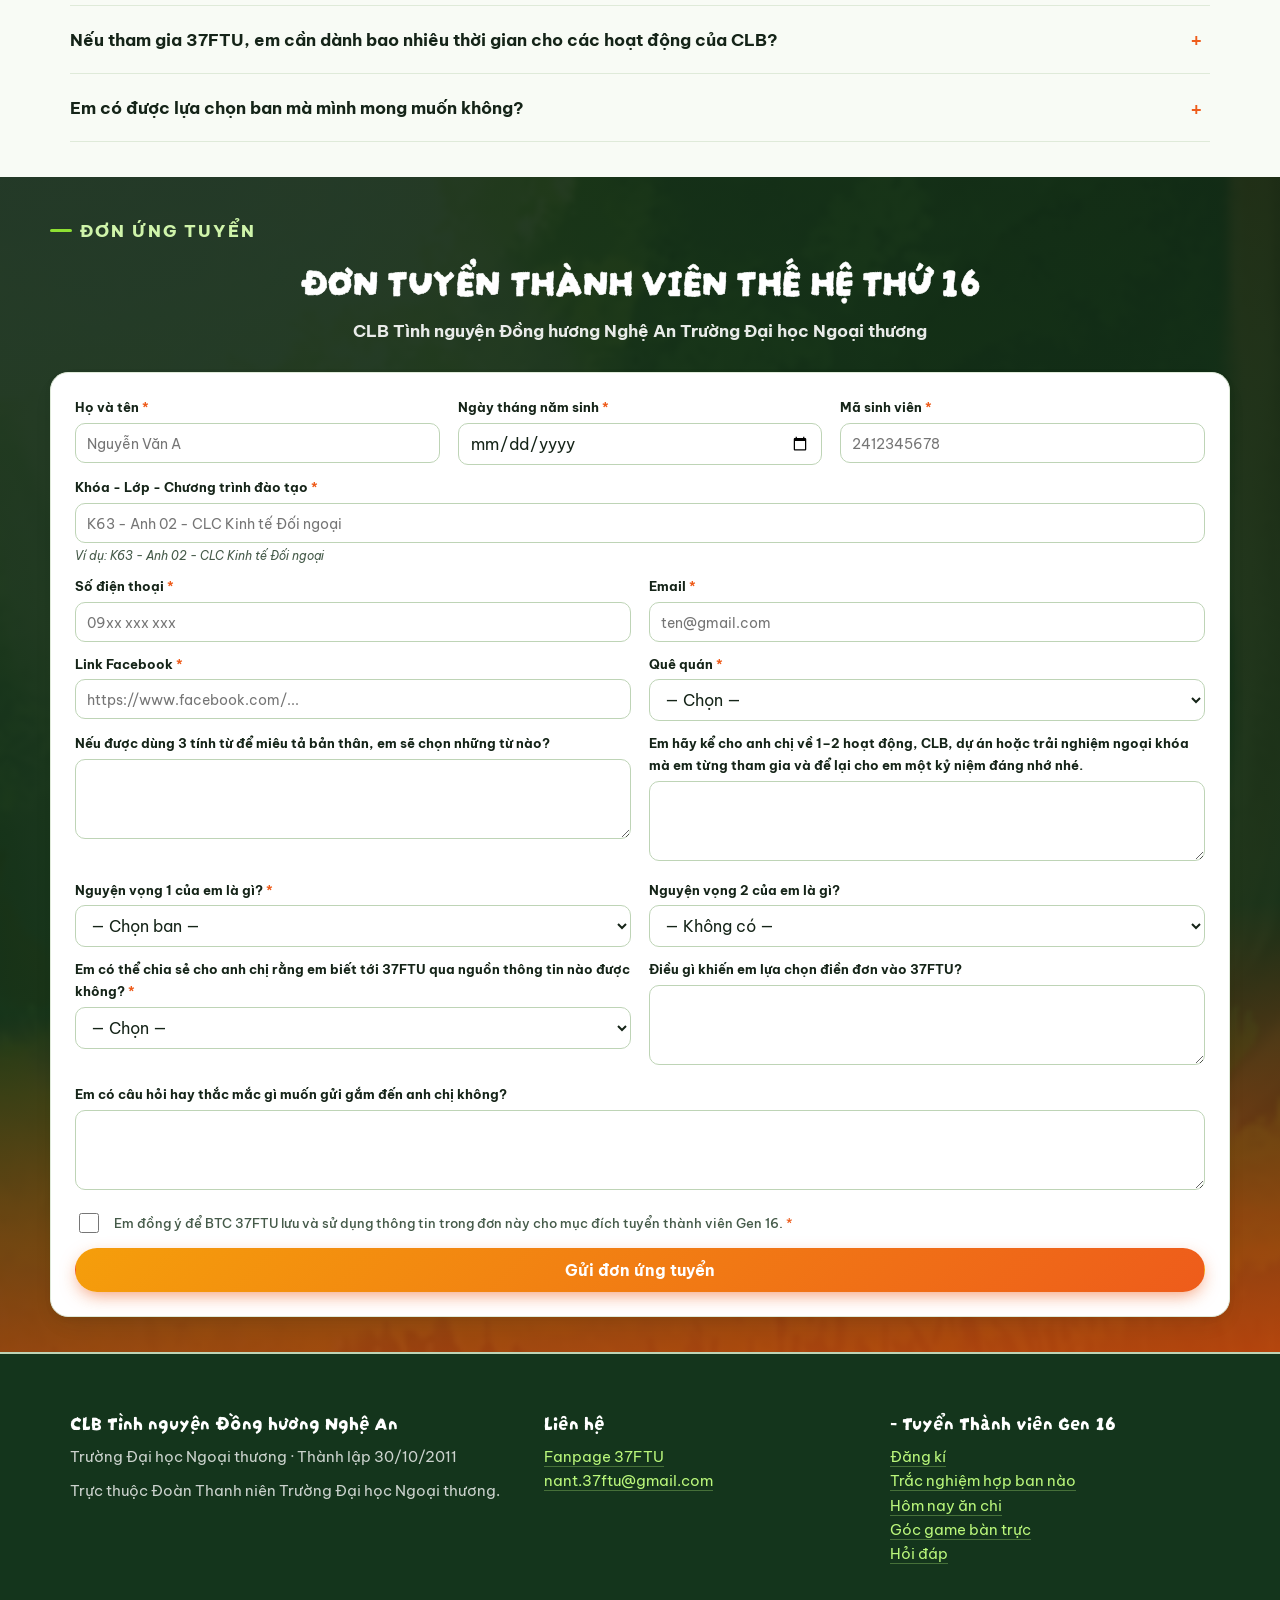
==== commit 27333f9a: "Them chuyen canh cho cac cu bam, bo kieu cat thang Ba viec: 1. Bam nut thi nut lun xuong roi bat lai" ====
--- a/index.html
+++ b/index.html
@@ -14,6 +14,7 @@
 <link rel="preconnect" href="https://fonts.gstatic.com" crossorigin>
 <link href="https://fonts.googleapis.com/css2?family=Be+Vietnam+Pro:wght@400;500;600;700;800&family=Bricolage+Grotesque:opsz,wght@12..96,600;12..96,800&display=swap" rel="stylesheet">
 <link rel="stylesheet" href="styles.css?v=5">
+<link rel="stylesheet" href="chuyen-canh.css">
 <link rel="stylesheet" href="intro.css">
 </head>
 <body>
@@ -33,8 +34,9 @@
     <img class="intro-b-buom" src="assets/intro-buom.webp" alt="" width="700" height="491">
     <div class="intro-b-chu">
       <img class="intro-b-logo" src="assets/logo.png" alt="" width="768" height="768">
+      <p class="intro-b-clb">CLB Tình nguyện Đồng hương Nghệ An trường Đại học Ngoại thương - <b>Since 2011</b></p>
       <p class="intro-b-ten">Nghệ Sĩ Nhí</p>
-      <p class="intro-b-phu">CLB Tình nguyện Đồng hương Nghệ An · FTU</p>
+      <p class="intro-b-phu">Chuỗi tuyển thành viên thế hệ thứ 16</p>
     </div>
     <img class="intro-co intro-co-trai" src="assets/intro-co-1.webp" alt="" width="1200" height="266">
     <img class="intro-co intro-co-phai" src="assets/intro-co-2.webp" alt="" width="1200" height="266">
@@ -44,11 +46,13 @@
 <template id="mau-intro-c">
   <div class="intro-c">
     <img class="intro-c-logo" src="assets/logo.png" alt="" width="768" height="768">
+    <p class="intro-c-clb">CLB Tình nguyện Đồng hương Nghệ An trường Đại học Ngoại thương - <b>Since 2011</b></p>
     <h2 class="intro-c-ten"><span>Nghệ</span><span>Sĩ</span><span>Nhí</span><i>!</i></h2>
     <p class="intro-c-phu">Chuỗi tuyển thành viên thế hệ thứ 16</p>
   </div>
 </template>
 
+<script src="chuyen-canh.js"></script>
 <script src="config.js"></script>
 <script src="intro.js"></script>
 
--- a/chuyen-canh.css
+++ b/chuyen-canh.css
@@ -0,0 +1,86 @@
+/* ============================================================
+   CHUYỂN CẢNH — cho mỗi cú bấm đỡ khô
+   Để riêng một file và nạp SAU styles.css, vì styles.css hay bị
+   team tải bản mới lên đè. Ba việc:
+     1. Bấm nút thì nút lún xuống, nhả ra thì bật lại
+     2. Màn mới hiện ra thì trôi lên, không bật cái độp
+     3. Chuyển giữa các trang thì mờ chồng, không chớp trắng
+   ============================================================ */
+
+/* ---------- 1. Phản hồi lúc bấm ---------- */
+.nut {
+  transition:
+    transform .16s cubic-bezier(.2,.7,.3,1),
+    box-shadow .16s ease,
+    background .16s ease,
+    color .16s ease,
+    border-color .16s ease;
+}
+.nut:active { transform: translateY(1px) scale(.97); }
+.nut-chinh:active { box-shadow: 0 4px 12px -5px rgba(238,92,27,.7); }
+.nut[disabled], .nut[disabled]:active { transform: none; }
+
+/* Mấy thứ bấm được nhưng không mang class .nut */
+.q-dap-an button,
+.ag-chip button,
+.wk-chip button,
+.ag-bam,
+.ag-tieng,
+.sc.the,
+.nut-nhac-nen,
+.intro-bo-qua,
+.wk-menu a {
+  transition:
+    transform .16s cubic-bezier(.2,.7,.3,1),
+    background .16s ease,
+    border-color .16s ease,
+    color .16s ease,
+    box-shadow .16s ease;
+}
+.q-dap-an button:active,
+.ag-chip button:active,
+.wk-chip button:active,
+.ag-bam:active,
+.ag-tieng:active,
+.nut-nhac-nen:active,
+.intro-bo-qua:active { transform: scale(.97); }
+.sc.the:active { transform: translateY(-2px) scale(.99); }
+
+/* ---------- 2. Khối mới hiện ra ---------- */
+@keyframes cc-hien {
+  from { opacity: 0; transform: translateY(10px); }
+  to   { opacity: 1; transform: none; }
+}
+@keyframes cc-tan {
+  from { opacity: 1; transform: none; }
+  to   { opacity: 0; transform: translateY(-8px); }
+}
+.cc-hien { animation: cc-hien .28s cubic-bezier(.2,.7,.3,1) both; }
+.cc-tan  { animation: cc-tan .15s ease both; }
+
+/* ---------- 3. Chuyển giữa các trang ----------
+   Trình duyệt nào hiểu thì tự mờ chồng hai trang vào nhau, trình duyệt
+   cũ bỏ qua dòng này và chạy y như trước, không hỏng gì. */
+@view-transition { navigation: auto; }
+::view-transition-old(root) { animation-duration: .2s; }
+::view-transition-new(root) { animation-duration: .26s; }
+
+/* ---------- 4. Máy bật giảm chuyển động thì bỏ hết ---------- */
+@media (prefers-reduced-motion: reduce) {
+  .cc-hien, .cc-tan { animation: none; }
+  .nut:active,
+  .q-dap-an button:active,
+  .ag-chip button:active,
+  .wk-chip button:active,
+  .ag-bam:active,
+  .ag-tieng:active,
+  .nut-nhac-nen:active,
+  .intro-bo-qua:active,
+  .sc.the:active { transform: none; }
+
+  /* Tắt hẳn chuyển trang chứ không chỉ rút ngắn: để nó chạy rồi bị bỏ giữa
+     chừng thì trình duyệt ném một lời than "Transition was skipped" ra console. */
+  @view-transition { navigation: none; }
+  ::view-transition-old(root),
+  ::view-transition-new(root) { animation-duration: .01ms; }
+}
--- a/intro.css
+++ b/intro.css
@@ -104,10 +104,23 @@
   height: auto;
   filter: drop-shadow(0 6px 18px rgba(0,0,0,.35));
 }
+/* Dòng trên cùng: tên đầy đủ của CLB */
+.intro-b-clb {
+  font-size: clamp(.66rem, 1.8vw, .8rem);
+  font-weight: 600;
+  letter-spacing: .06em;
+  text-transform: uppercase;
+  color: rgba(255,255,255,.78);
+  max-width: 52ch;
+  margin: 10px auto 0;
+  line-height: 1.6;
+  text-shadow: 0 2px 10px rgba(0,0,0,.45);
+}
+.intro-b-clb b { color: var(--xanh-lime); font-weight: 700; }
 .intro-b-ten {
   font-family: var(--font-display);
   font-size: clamp(2.3rem, 8vw, 3.8rem);
-  margin: 8px 0 2px;
+  margin: 4px 0 2px;
   text-shadow: 0 6px 24px rgba(0,0,0,.4);
 }
 .intro-b-phu {
@@ -184,18 +197,33 @@
   width: 64px;
   height: auto;
   opacity: 0;
-  animation: intro-c-logo .5s ease .05s forwards;
+  animation: intro-c-logo .36s ease .02s forwards;
 }
 @keyframes intro-c-logo {
   from { opacity: 0; transform: translateY(10px) scale(.82); }
   to   { opacity: 1; transform: none; }
 }
+
+/* Dòng trên cùng: tên đầy đủ của CLB */
+.intro-c-clb {
+  font-size: clamp(.68rem, 1.9vw, .82rem);
+  font-weight: 600;
+  letter-spacing: .07em;
+  text-transform: uppercase;
+  color: rgba(255,255,255,.72);
+  max-width: min(92vw, 56ch);
+  line-height: 1.65;
+  margin: 15px 0 0;
+  opacity: 0;
+  animation: intro-c-phu .34s ease .16s forwards;
+}
+.intro-c-clb b { color: var(--xanh-lime); font-weight: 700; }
 
 .intro-c-ten {
   font-family: var(--font-display);
   font-size: clamp(2.6rem, 11vw, 5rem);
   color: #fff;
-  margin: 14px 0 0;
+  margin: 8px 0 0;
   display: flex;
   align-items: baseline;
   gap: .22em;
@@ -205,15 +233,15 @@
 .intro-c-ten i {
   display: inline-block;
   opacity: 0;
-  animation: intro-c-tieng .46s cubic-bezier(.2,1.5,.4,1) forwards;
-}
-.intro-c-ten span:nth-child(1) { animation-delay: .14s; }
-.intro-c-ten span:nth-child(2) { animation-delay: .26s; }
-.intro-c-ten span:nth-child(3) { animation-delay: .38s; color: var(--xanh-lime); }
+  animation: intro-c-tieng .4s cubic-bezier(.2,1.5,.4,1) forwards;
+}
+.intro-c-ten span:nth-child(1) { animation-delay: .30s; }
+.intro-c-ten span:nth-child(2) { animation-delay: .39s; }
+.intro-c-ten span:nth-child(3) { animation-delay: .48s; color: var(--xanh-lime); }
 .intro-c-ten i {
   font-style: normal;
   color: var(--cam);
-  animation-delay: .46s;
+  animation-delay: .55s;
   margin-left: -.12em;
 }
 @keyframes intro-c-tieng {
@@ -226,11 +254,11 @@
   letter-spacing: .14em;
   text-transform: uppercase;
   color: rgba(255,255,255,.72);
-  margin: 14px 0 0;
-  opacity: 0;
-  /* Lên sớm cho kịp đọc: cả intro chỉ dài 1,25 giây, để muộn hơn là vừa hiện
-     xong đã tan mất. */
-  animation: intro-c-phu .36s ease .56s forwards;
+  margin: 12px 0 0;
+  opacity: 0;
+  /* Lên sớm cho kịp đọc: cả intro chỉ dài 1,35 giây, để muộn hơn là vừa hiện
+     xong đã tan mất. Ba dòng đều rõ hết ở mốc 0,96 giây, còn ~0,4 giây đứng yên. */
+  animation: intro-c-phu .3s ease .66s forwards;
 }
 @keyframes intro-c-phu {
   from { opacity: 0; letter-spacing: .3em; }
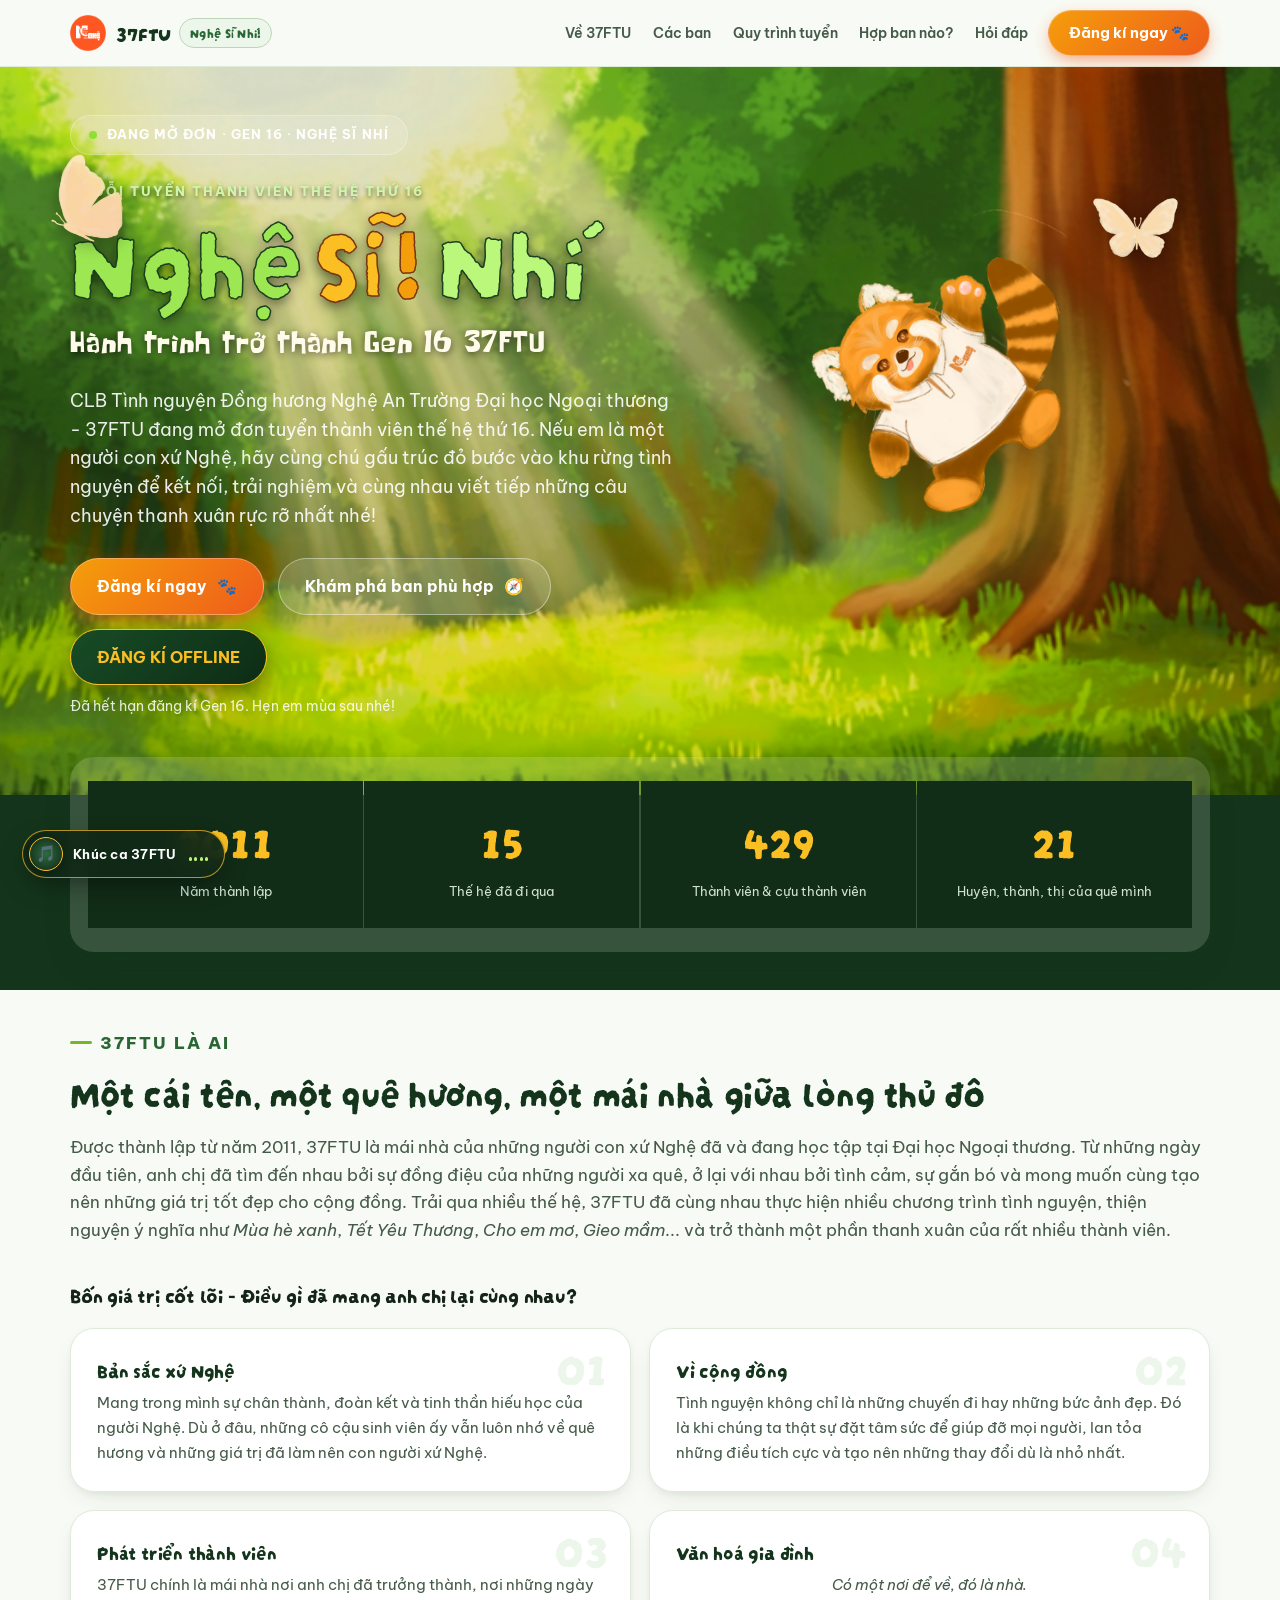
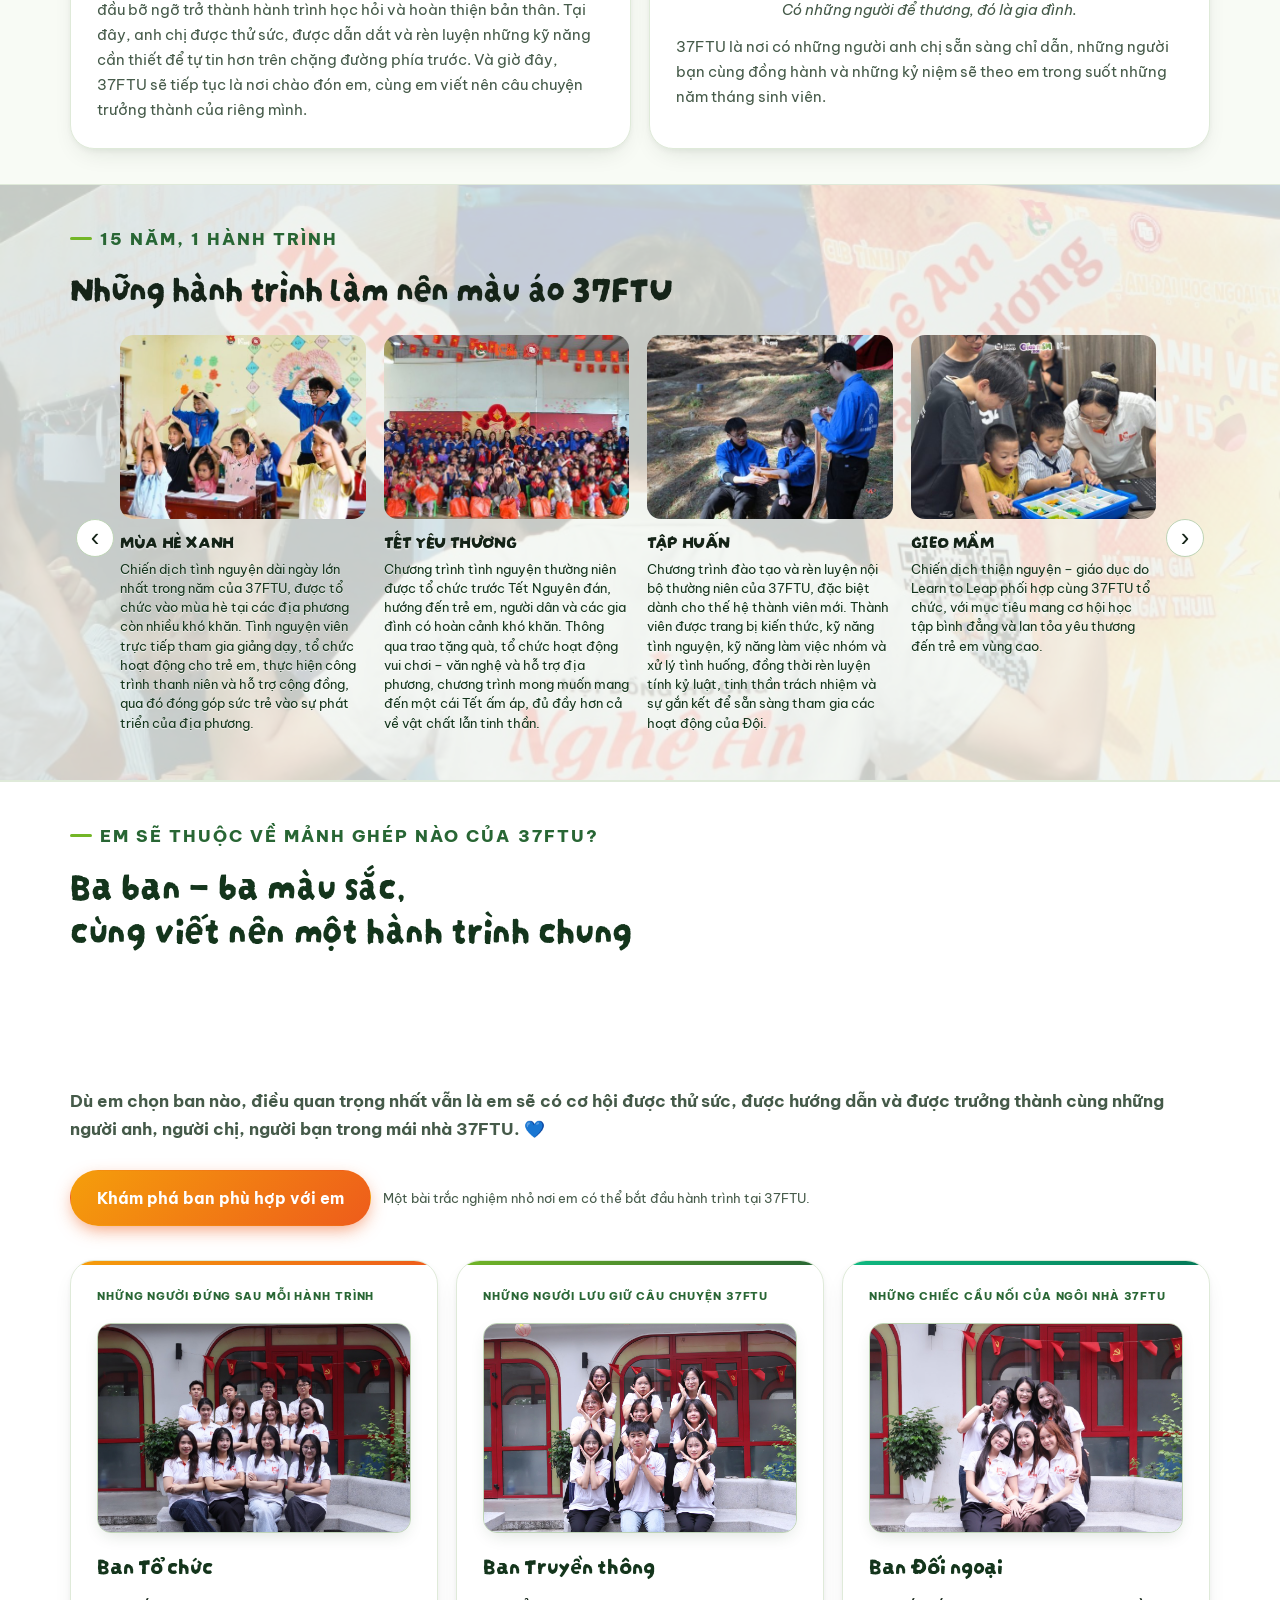
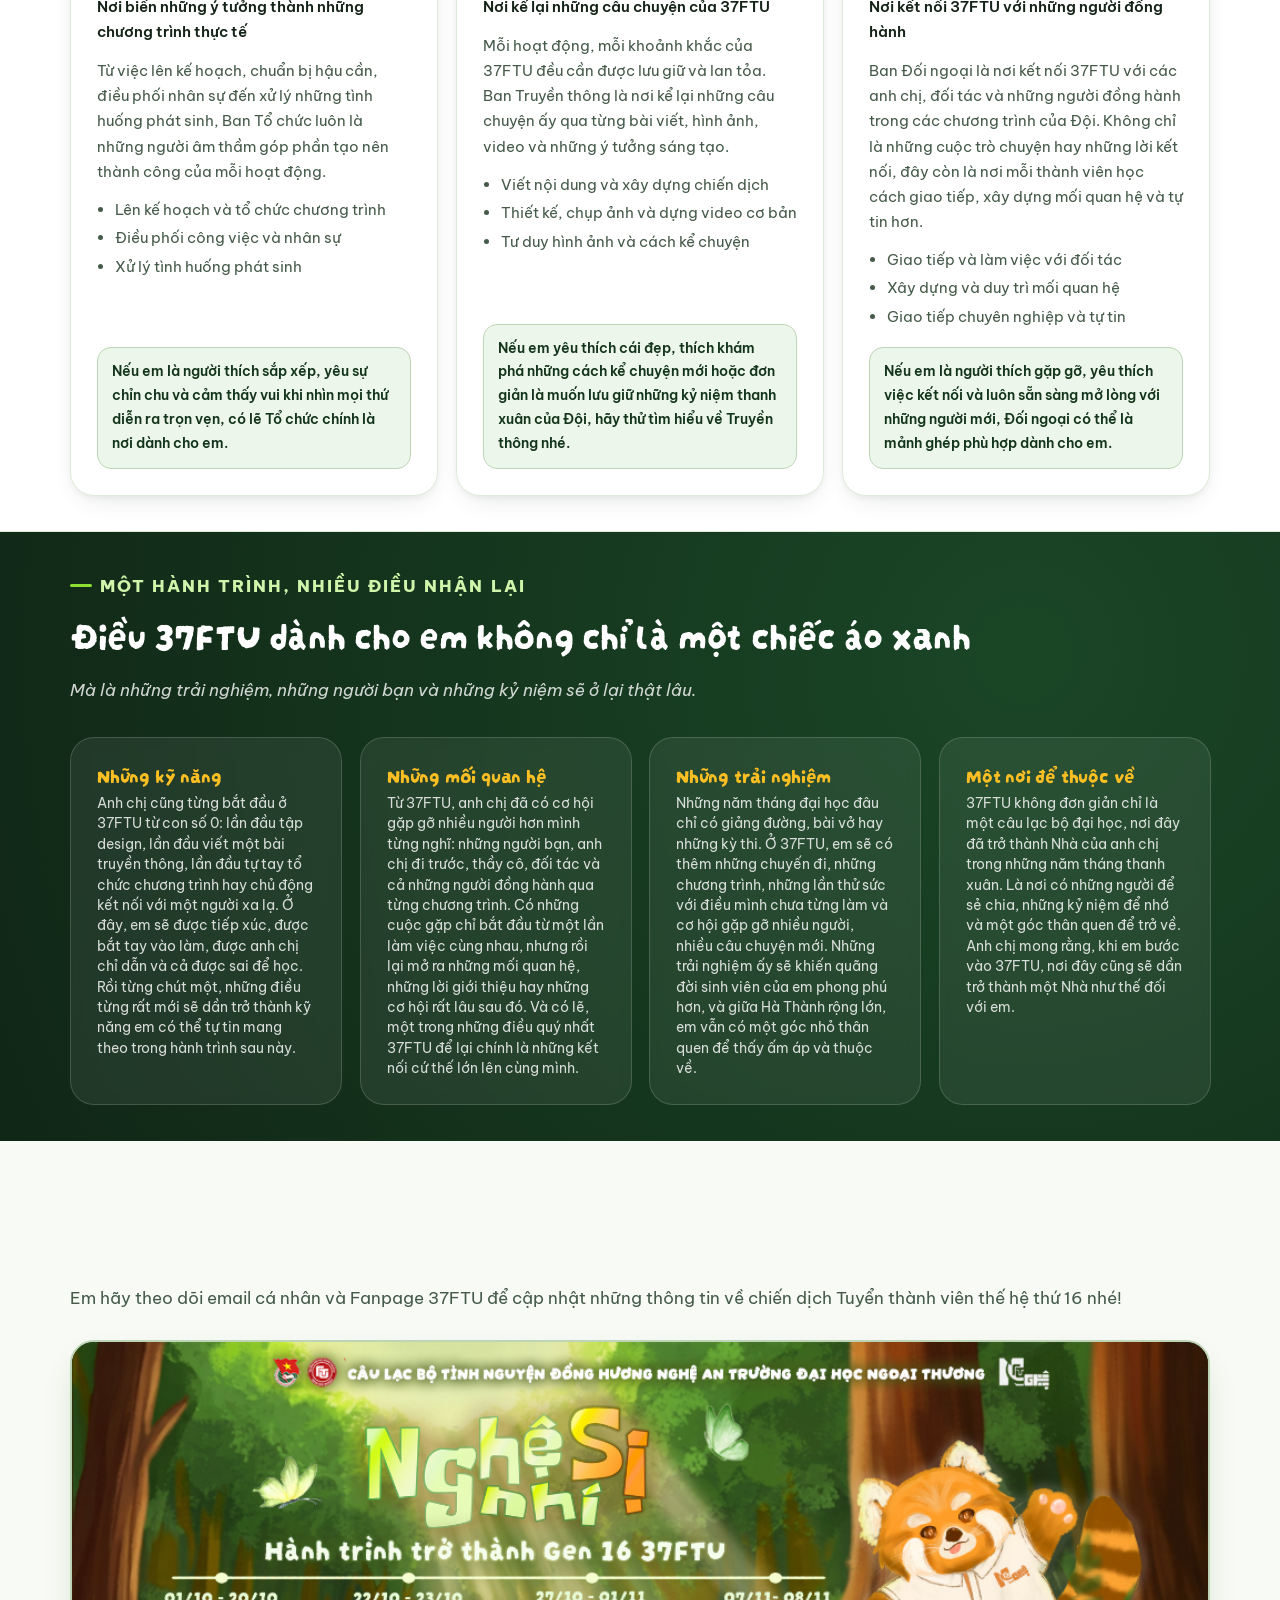
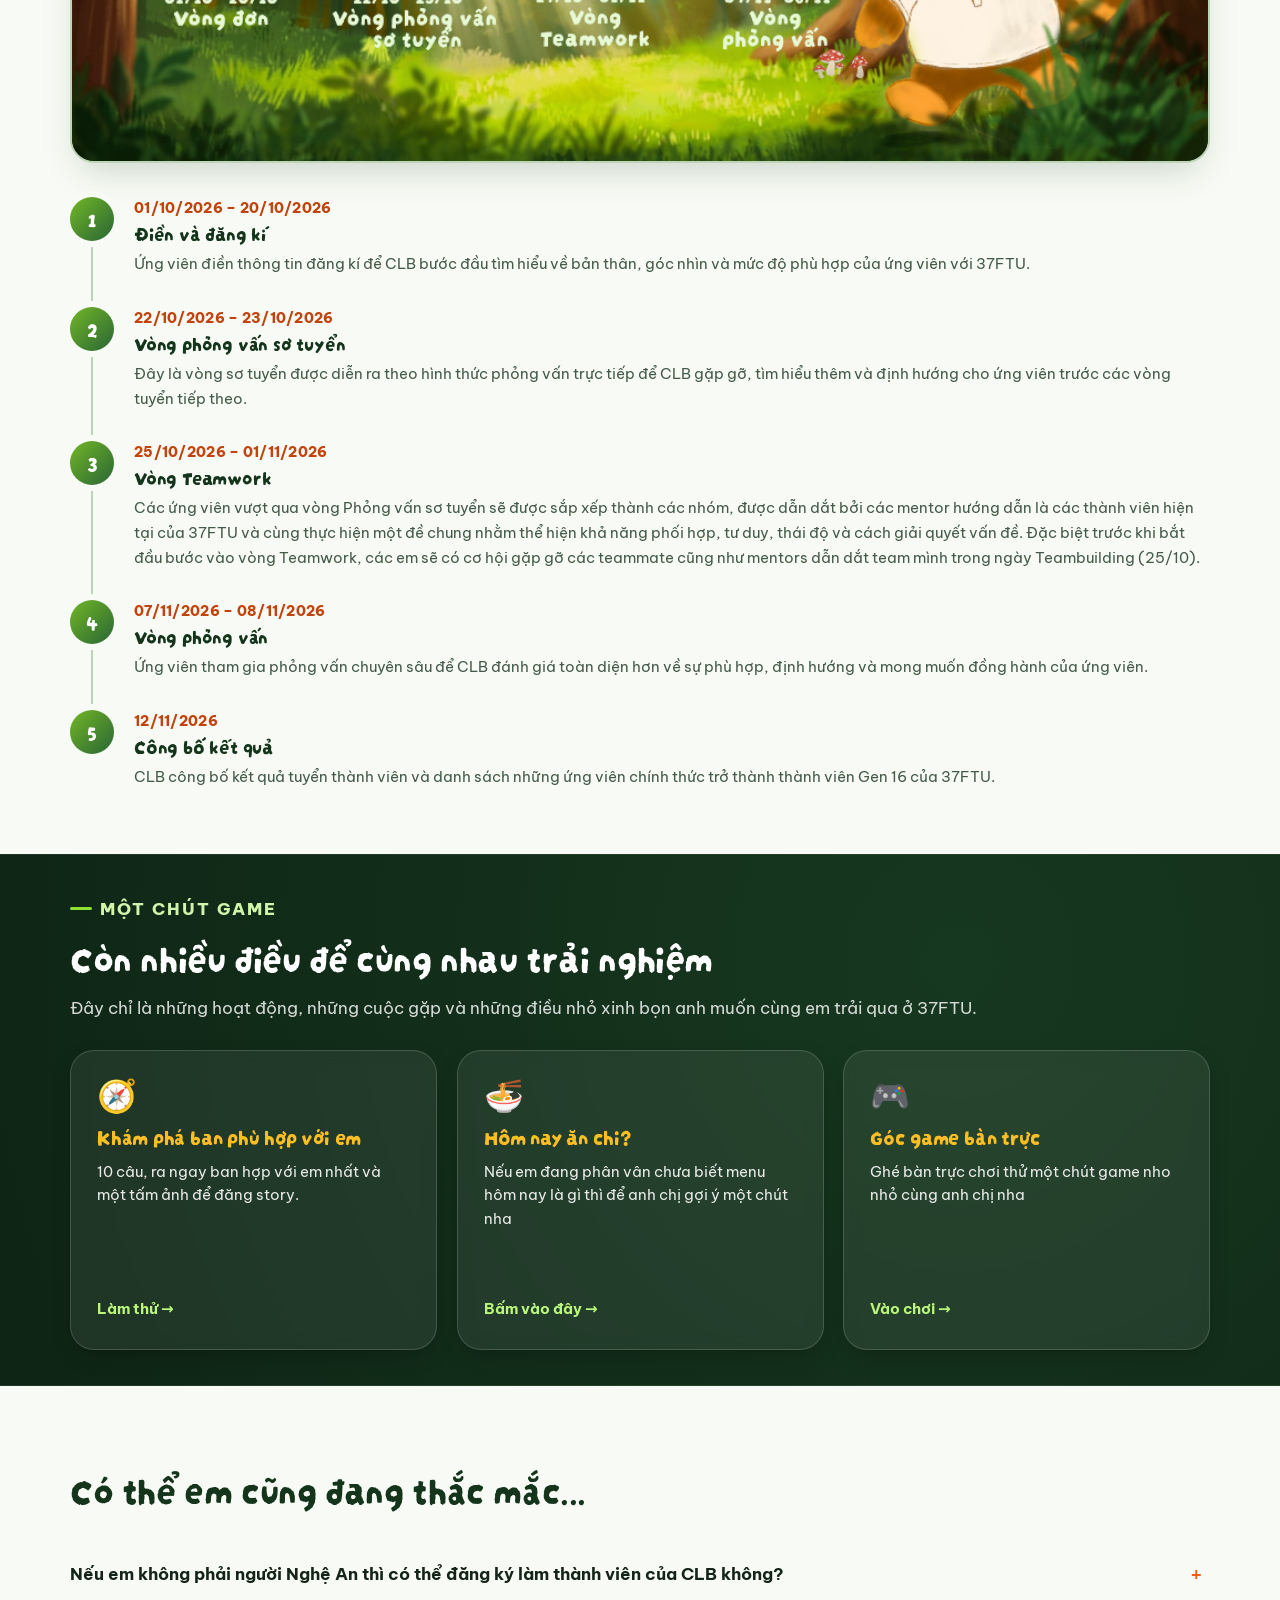
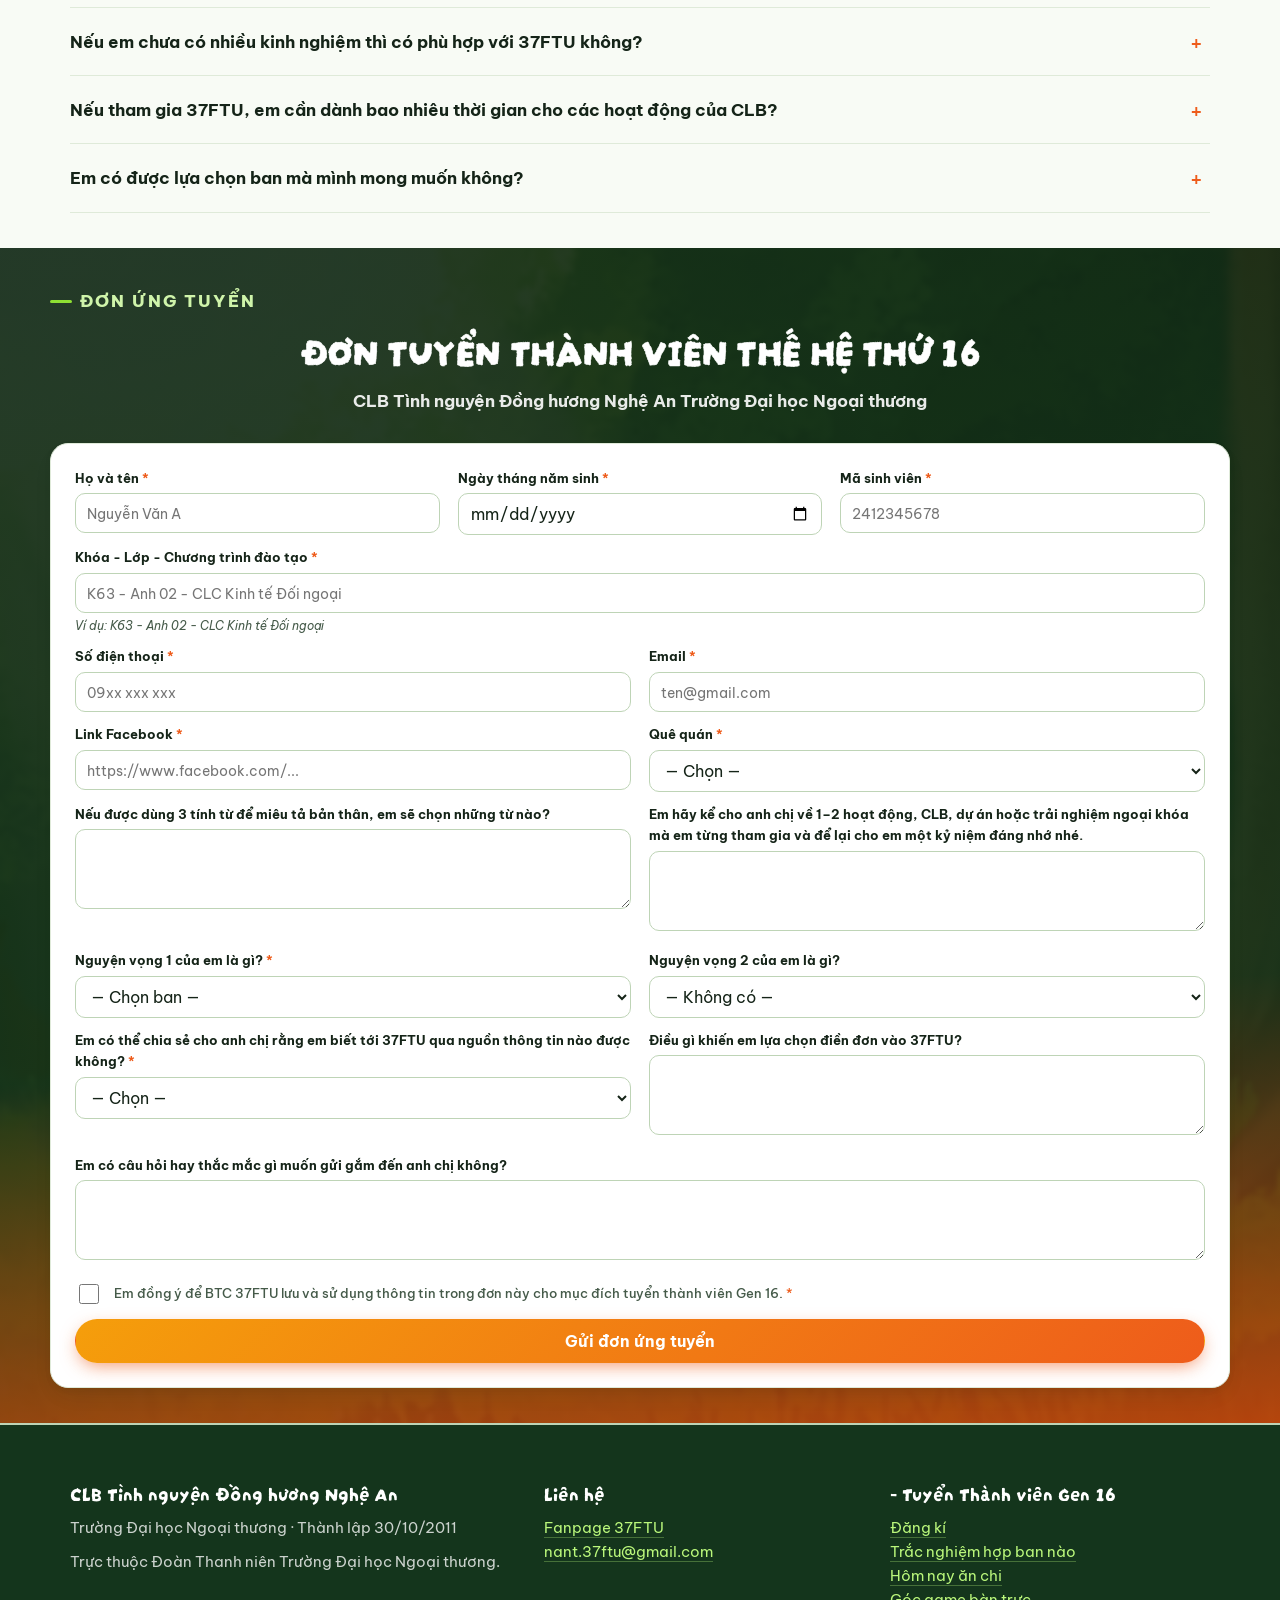
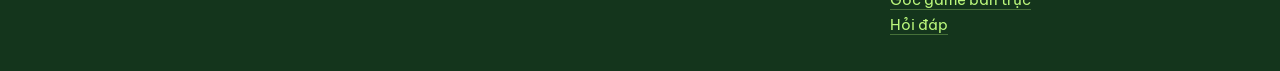
==== commit 3ef0ce2c: "Update files" ====
--- a/index.html
+++ b/index.html
@@ -13,8 +13,7 @@
 <link rel="preconnect" href="https://fonts.googleapis.com">
 <link rel="preconnect" href="https://fonts.gstatic.com" crossorigin>
 <link href="https://fonts.googleapis.com/css2?family=Be+Vietnam+Pro:wght@400;500;600;700;800&family=Bricolage+Grotesque:opsz,wght@12..96,600;12..96,800&display=swap" rel="stylesheet">
-<link rel="stylesheet" href="styles.css?v=5">
-<link rel="stylesheet" href="chuyen-canh.css">
+<link rel="stylesheet" href="styles.css?v=6">
 <link rel="stylesheet" href="intro.css">
 </head>
 <body>
@@ -34,9 +33,8 @@
     <img class="intro-b-buom" src="assets/intro-buom.webp" alt="" width="700" height="491">
     <div class="intro-b-chu">
       <img class="intro-b-logo" src="assets/logo.png" alt="" width="768" height="768">
-      <p class="intro-b-clb">CLB Tình nguyện Đồng hương Nghệ An trường Đại học Ngoại thương - <b>Since 2011</b></p>
       <p class="intro-b-ten">Nghệ Sĩ Nhí</p>
-      <p class="intro-b-phu">Chuỗi tuyển thành viên thế hệ thứ 16</p>
+      <p class="intro-b-phu">CLB Tình nguyện Đồng hương Nghệ An · FTU</p>
     </div>
     <img class="intro-co intro-co-trai" src="assets/intro-co-1.webp" alt="" width="1200" height="266">
     <img class="intro-co intro-co-phai" src="assets/intro-co-2.webp" alt="" width="1200" height="266">
@@ -46,13 +44,11 @@
 <template id="mau-intro-c">
   <div class="intro-c">
     <img class="intro-c-logo" src="assets/logo.png" alt="" width="768" height="768">
-    <p class="intro-c-clb">CLB Tình nguyện Đồng hương Nghệ An trường Đại học Ngoại thương - <b>Since 2011</b></p>
     <h2 class="intro-c-ten"><span>Nghệ</span><span>Sĩ</span><span>Nhí</span><i>!</i></h2>
     <p class="intro-c-phu">Chuỗi tuyển thành viên thế hệ thứ 16</p>
   </div>
 </template>
 
-<script src="chuyen-canh.js"></script>
 <script src="config.js"></script>
 <script src="intro.js"></script>
 
@@ -67,6 +63,7 @@
       <a href="#cac-ban">Các ban</a>
       <a href="#lo-trinh">Quy trình tuyển</a>
       <a href="quiz.html">Hợp ban nào?</a>
+      <!-- <a href="wiki.html">Nghệ Wiki</a> (Tạm ẩn - chưa hoàn thiện) -->
       <a href="#cau-hoi">Hỏi đáp</a>
     </nav>
     <a class="nut nut-chinh nut-dinh-cta" href="#nop-don">Đăng kí ngay 🐾</a>
@@ -117,6 +114,9 @@
           <a class="nut nut-vien nut-cta-phu" href="quiz.html">
             <span>Khám phá ban phù hợp</span>
             <span class="icon-la">🧭</span>
+          </a>
+          <a class="nut nut-offline" href="https://www.facebook.com/share/p/1LwEyubZYB/" target="_blank" rel="noopener noreferrer">
+            <span>ĐĂNG KÍ OFFLINE</span>
           </a>
         </div>
 
@@ -306,6 +306,14 @@
       <h2>Còn nhiều điều để cùng nhau trải nghiệm</h2>
       <p class="dan-de" style="margin-top:14px">Đây chỉ là những hoạt động, những cuộc gặp và những điều nhỏ xinh bọn anh muốn cùng em trải qua ở 37FTU.</p>
       <div class="sc-luoi">
+        <!-- Tạm ẩn Nghệ Wiki (chưa hoàn thiện, hôm sau chỉnh xong sẽ mở lại)
+        <a class="sc the" href="wiki.html">
+          <span class="sc-hinh" aria-hidden="true">📔</span>
+          <h3>Nghệ Wiki</h3>
+          <p>Sổ tay cho tân sinh viên người Nghệ: xe về quê, ăn chi, học hành, chỗ trọ.</p>
+          <span class="sc-di">Mở sổ tay →</span>
+        </a>
+        -->
         <a class="sc the" href="quiz.html">
           <span class="sc-hinh" aria-hidden="true">🧭</span>
           <h3>Khám phá ban phù hợp với em</h3>
--- a/styles.css
+++ b/styles.css
@@ -244,6 +244,19 @@
   color:#fff;border-color:rgba(255,255,255,.4);
 }
 .nut-cta-phu:hover{background:rgba(255,255,255,.24);border-color:#fff;color:#fff}
+.nut-offline{
+  background:linear-gradient(135deg, #184c26 0%, #0d2c15 100%);
+  color:#FBBF24;
+  border:1.5px solid #FBBF24;
+  box-shadow:0 8px 22px -4px rgba(0,0,0,.5);
+}
+.nut-offline:hover{
+  background:linear-gradient(135deg, #226734 0%, #134020 100%);
+  color:#FFFBEB;
+  border-color:#FDE047;
+  transform:translateY(-2px);
+  box-shadow:0 12px 26px -4px rgba(0,0,0,.6), 0 0 16px rgba(251,191,36,.35);
+}
 
 /* Mascot Column */
 .hero-phai{display:flex;justify-content:center;align-items:center}
--- a/intro.css
+++ b/intro.css
@@ -266,14 +266,23 @@
 }
 
 /* ============================================================
-   Máy bật "giảm chuyển động" thì intro.js không chạy nữa. Trường
-   hợp duy nhất còn lọt vào đây là tự gõ ?intro= để xem thử — lúc
-   đó là cố ý xem nên vẫn cho chạy (html có class intro-xem-thu).
-   ============================================================ */
-@media (prefers-reduced-motion: reduce) {
-  html:not(.intro-xem-thu) .intro * {
-    animation-duration: .01ms !important;
-    animation-iteration-count: 1 !important;
-  }
-  html:not(.intro-xem-thu) .intro { transition-duration: .01ms; }
-}
+   MÁY TẮT HIỆU ỨNG ĐỘNG — vẫn hiện intro, nhưng đứng yên hoàn toàn
+   intro.js gắn class intro-khong-dong lên <html> cho trường hợp này.
+   Mọi thứ hiện sẵn ở trạng thái cuối, không một chuyển động nào.
+   ============================================================ */
+html.intro-khong-dong .intro,
+html.intro-khong-dong .intro *,
+html.intro-khong-dong .intro *::after,
+html.intro-khong-dong .intro *::before {
+  animation: none !important;
+  transition: none !important;
+  opacity: 1 !important;
+  transform: none !important;
+}
+html.intro-khong-dong.intro-tan .intro { display: none; }
+
+/* Mấy khối vốn phải nhờ transform mới nằm đúng chỗ thì trả lại vị trí tĩnh */
+html.intro-khong-dong .intro-b-chu,
+html.intro-khong-dong .intro-b-buom { transform: translate(-50%, -50%) !important; }
+html.intro-khong-dong .intro-co { transform: scale(1.65) !important; }
+html.intro-khong-dong .intro-b-troi::after { display: none; }
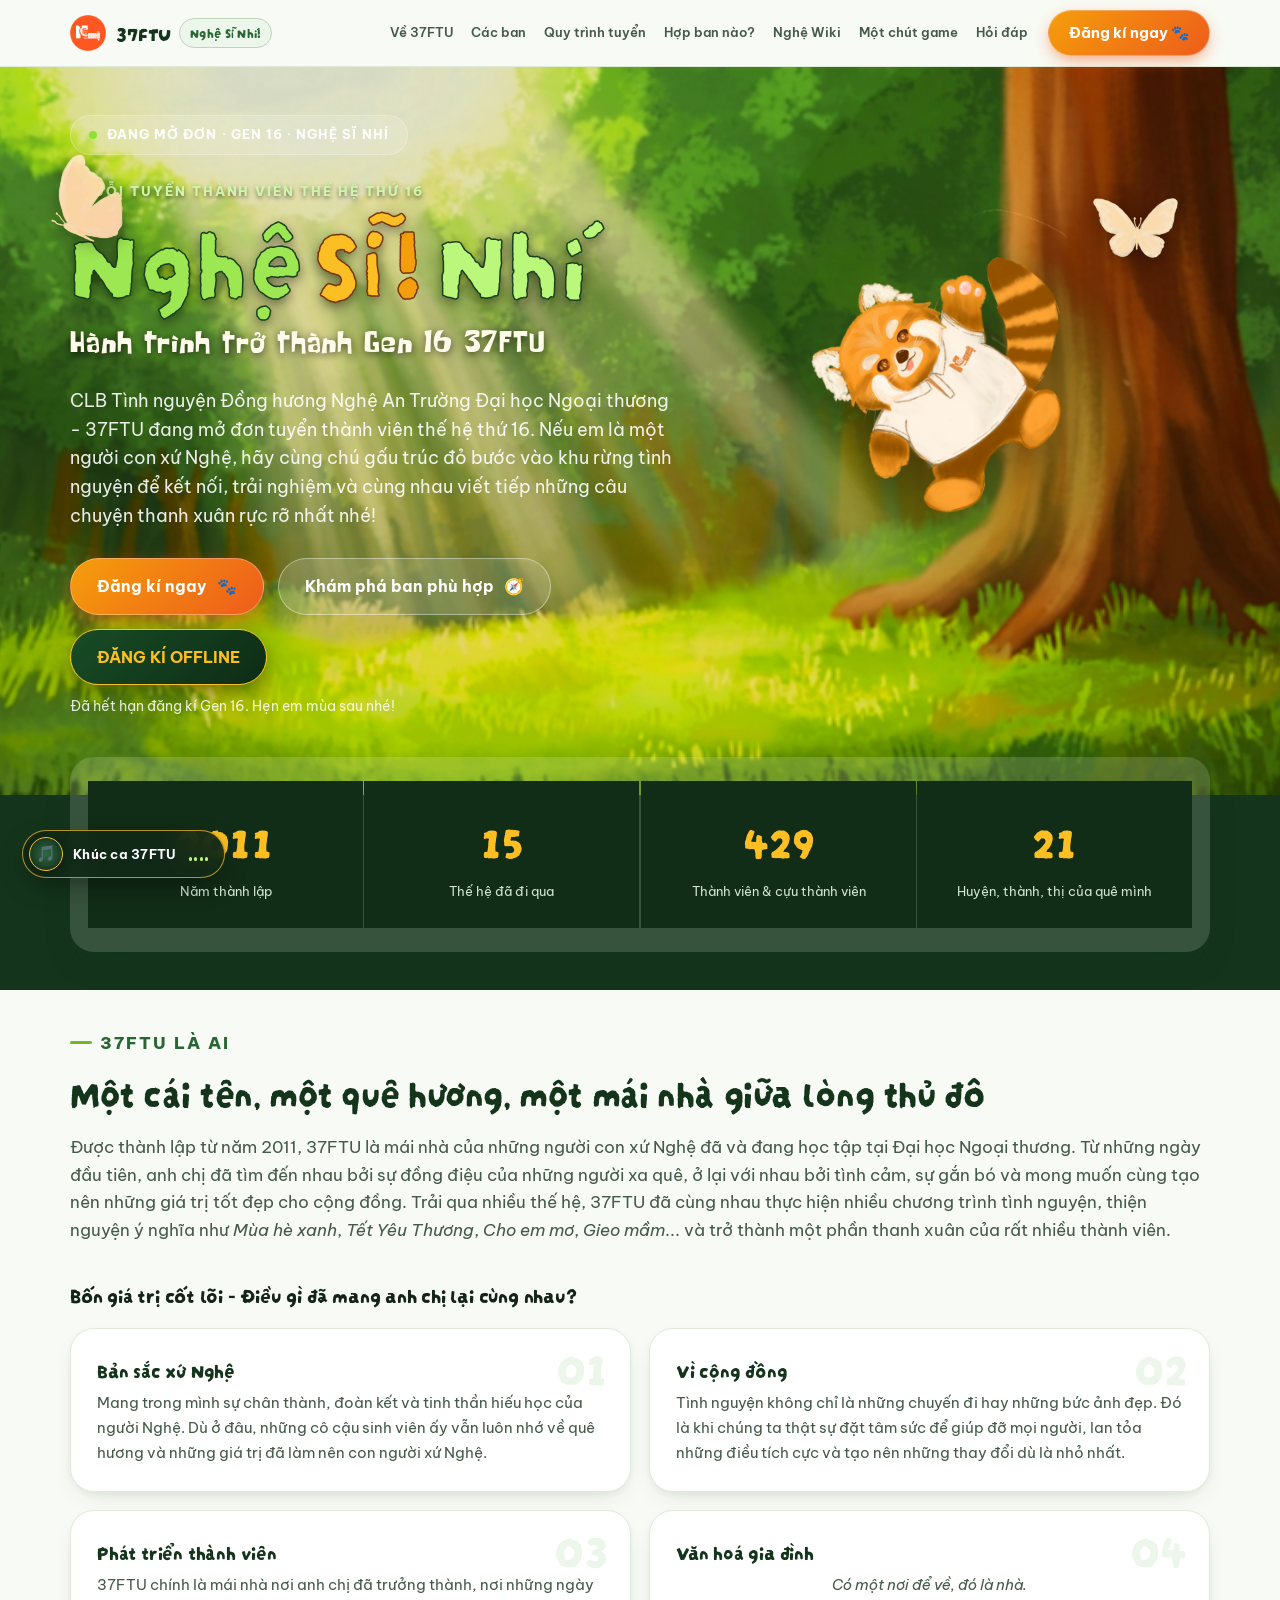
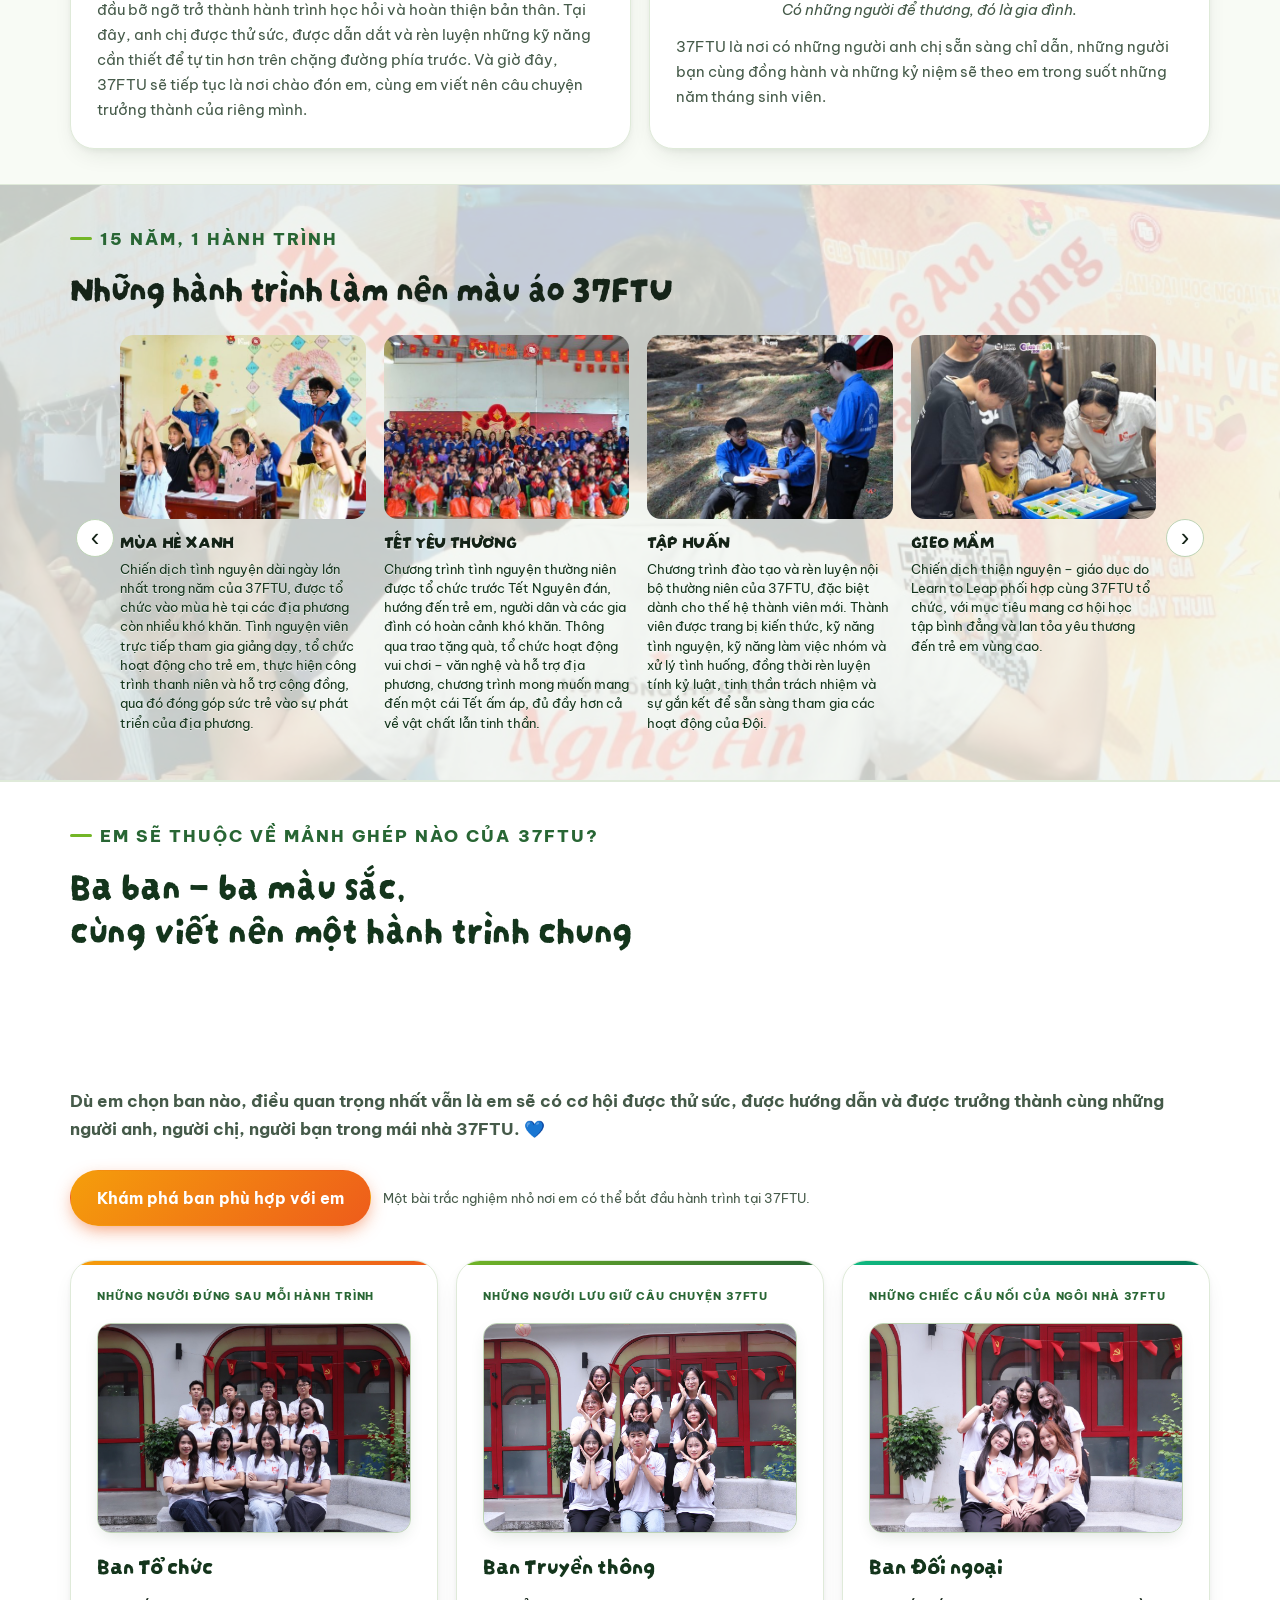
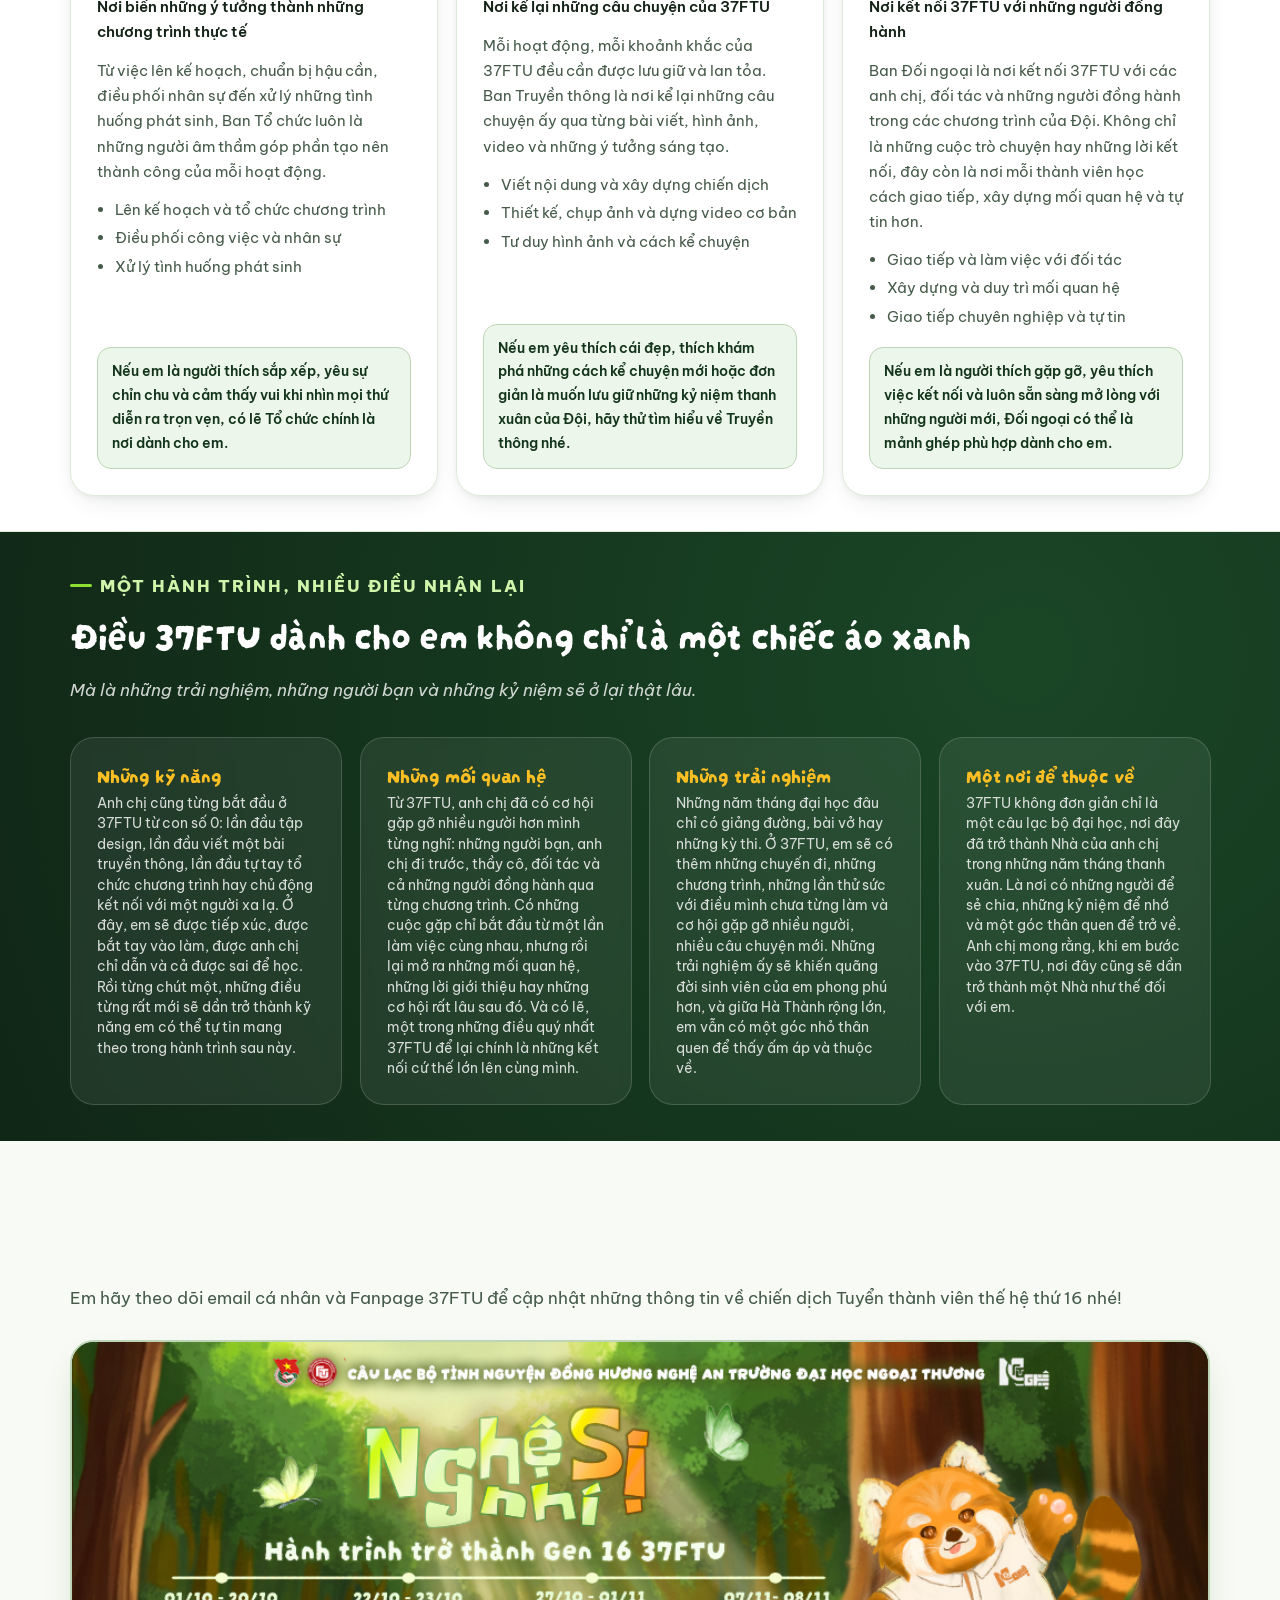
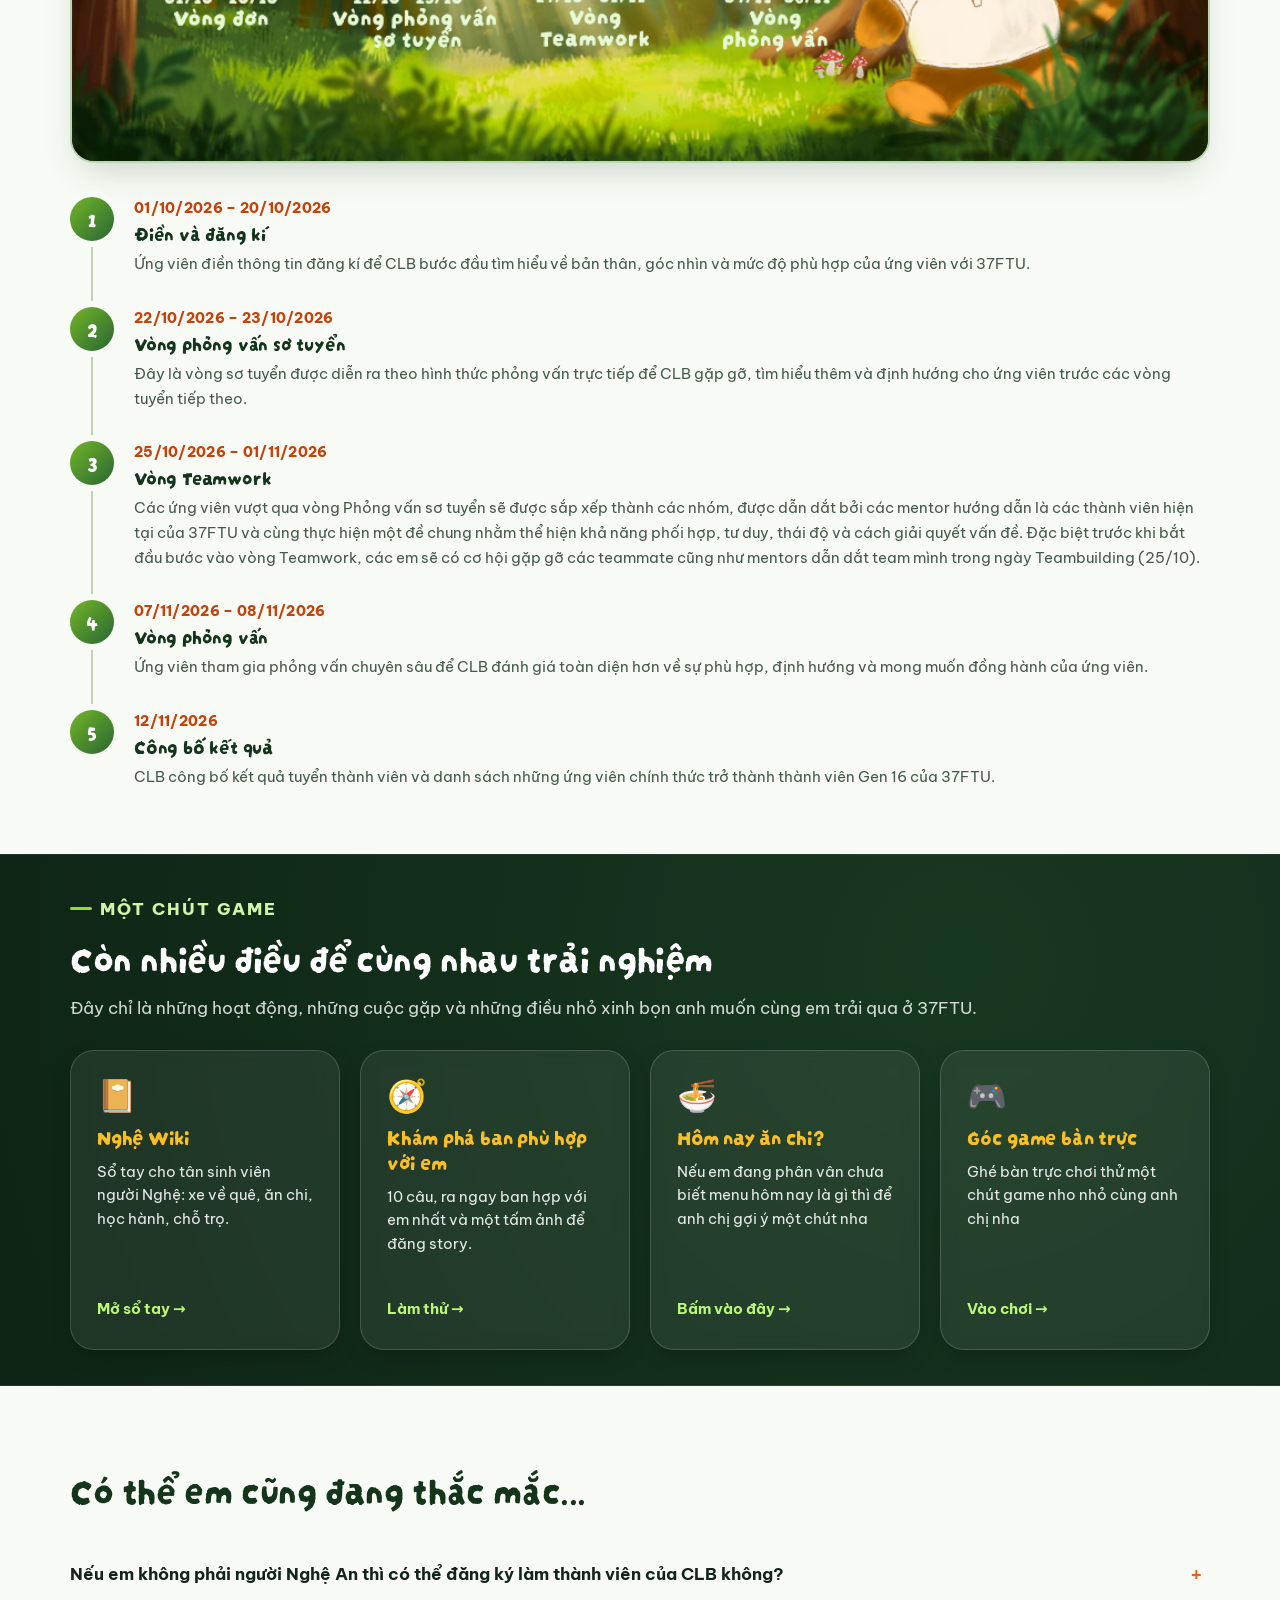
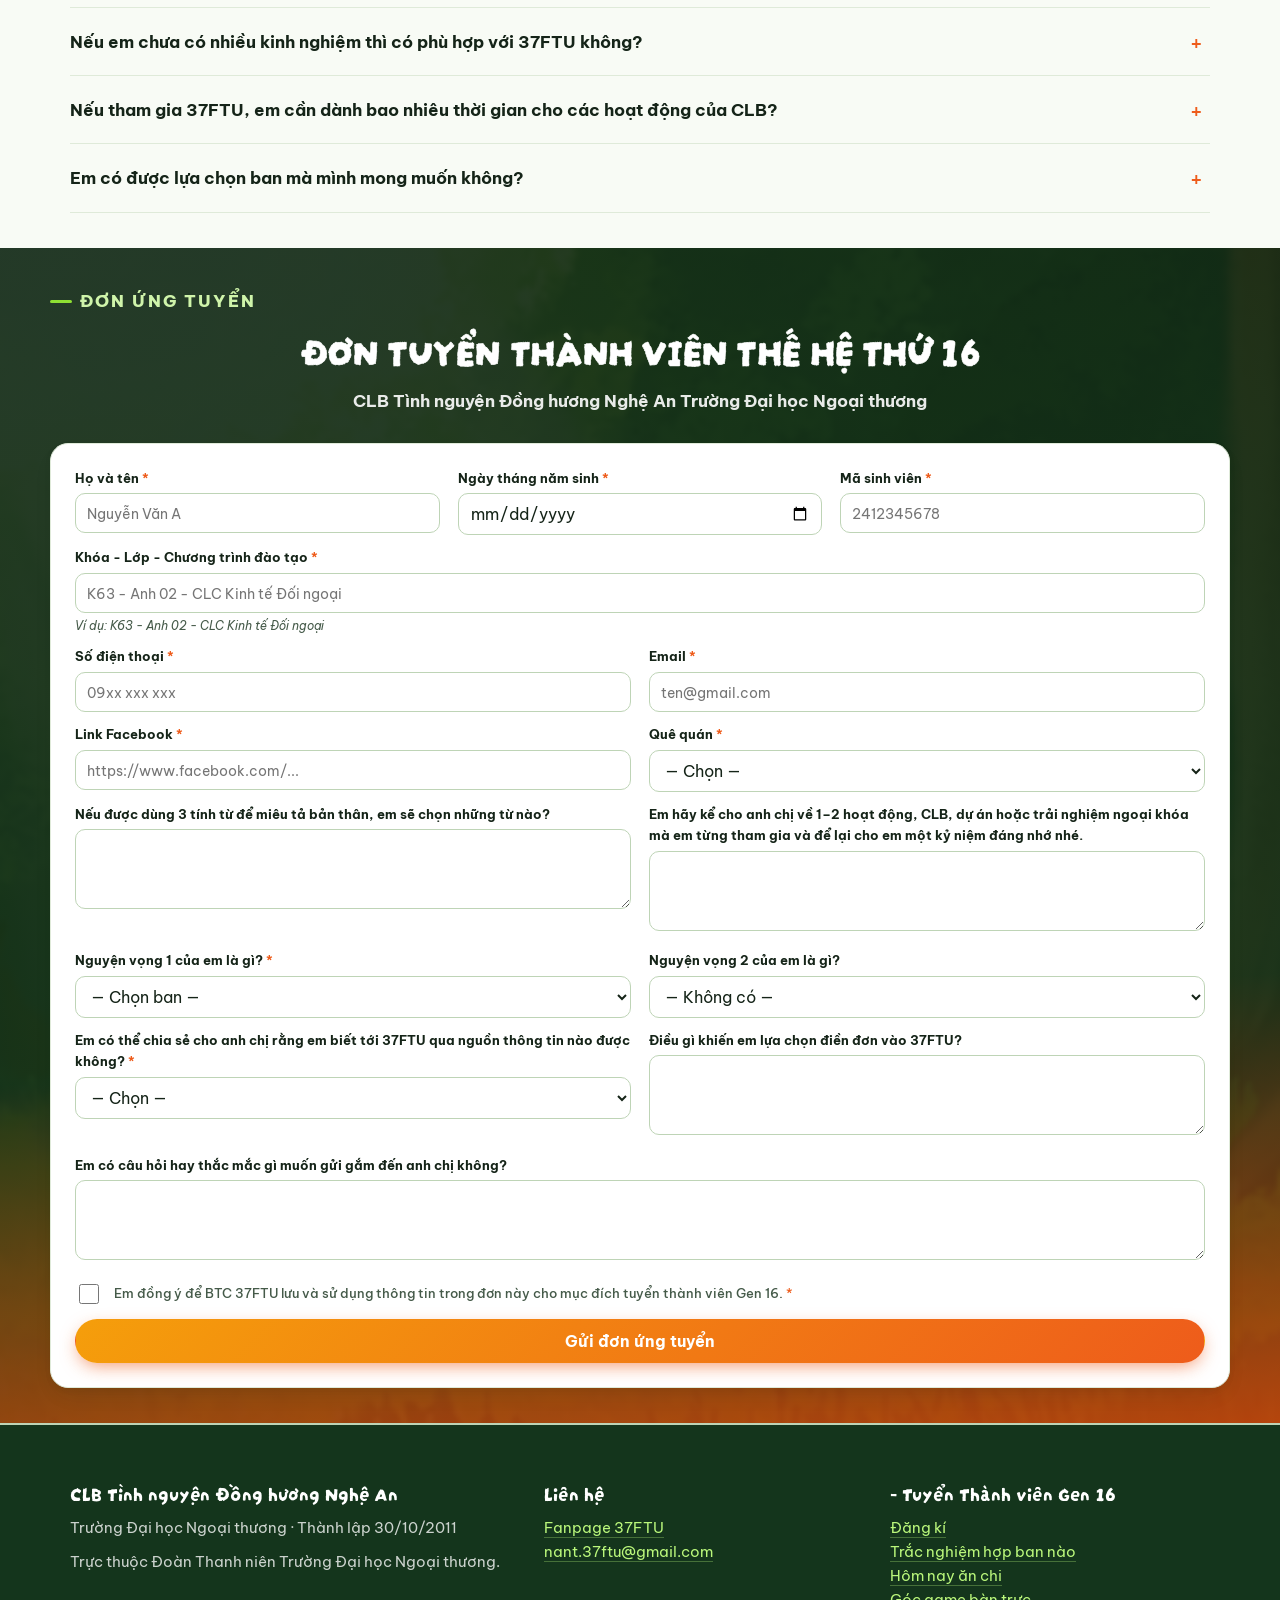
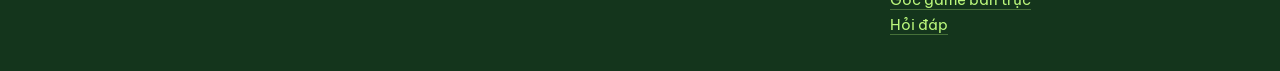
==== commit d9744c62: "Update files" ====
--- a/index.html
+++ b/index.html
@@ -13,7 +13,7 @@
 <link rel="preconnect" href="https://fonts.googleapis.com">
 <link rel="preconnect" href="https://fonts.gstatic.com" crossorigin>
 <link href="https://fonts.googleapis.com/css2?family=Be+Vietnam+Pro:wght@400;500;600;700;800&family=Bricolage+Grotesque:opsz,wght@12..96,600;12..96,800&display=swap" rel="stylesheet">
-<link rel="stylesheet" href="styles.css?v=6">
+<link rel="stylesheet" href="styles.css?v=8">
 <link rel="stylesheet" href="intro.css">
 </head>
 <body>
@@ -63,7 +63,8 @@
       <a href="#cac-ban">Các ban</a>
       <a href="#lo-trinh">Quy trình tuyển</a>
       <a href="quiz.html">Hợp ban nào?</a>
-      <!-- <a href="wiki.html">Nghệ Wiki</a> (Tạm ẩn - chưa hoàn thiện) -->
+      <a href="wiki.html">Nghệ Wiki</a>
+      <a href="#san-choi">Một chút game</a>
       <a href="#cau-hoi">Hỏi đáp</a>
     </nav>
     <a class="nut nut-chinh nut-dinh-cta" href="#nop-don">Đăng kí ngay 🐾</a>
@@ -306,14 +307,12 @@
       <h2>Còn nhiều điều để cùng nhau trải nghiệm</h2>
       <p class="dan-de" style="margin-top:14px">Đây chỉ là những hoạt động, những cuộc gặp và những điều nhỏ xinh bọn anh muốn cùng em trải qua ở 37FTU.</p>
       <div class="sc-luoi">
-        <!-- Tạm ẩn Nghệ Wiki (chưa hoàn thiện, hôm sau chỉnh xong sẽ mở lại)
         <a class="sc the" href="wiki.html">
           <span class="sc-hinh" aria-hidden="true">📔</span>
           <h3>Nghệ Wiki</h3>
           <p>Sổ tay cho tân sinh viên người Nghệ: xe về quê, ăn chi, học hành, chỗ trọ.</p>
           <span class="sc-di">Mở sổ tay →</span>
         </a>
-        -->
         <a class="sc the" href="quiz.html">
           <span class="sc-hinh" aria-hidden="true">🧭</span>
           <h3>Khám phá ban phù hợp với em</h3>
--- a/styles.css
+++ b/styles.css
@@ -123,14 +123,14 @@
    white-space:nowrap để không bao giờ gãy một mục thành hai dòng. */
 .menu{
   display:none;margin-left:auto;font-weight:600;
-  gap:clamp(13px,1.7vw,24px);font-size:clamp(.86rem,1.05vw,.95rem);
+  gap:clamp(10px,1.4vw,22px);font-size:clamp(.82rem,0.98vw,.95rem);
 }
 .menu a{text-decoration:none;color:var(--muc-nhat);transition:color .15s ease;white-space:nowrap}
 .menu a:hover{color:var(--xanh-la)}
 .menu a.dang-xem{color:var(--xanh-la);text-decoration:underline;text-underline-offset:5px}
 .hieu-ten,.hieu-chu-de{white-space:nowrap}
 /* Chip "Nghệ Sĩ Nhí" nhường chỗ cho menu khi màn hình chưa đủ rộng */
-@media(max-width:1130px){.hieu-chu-de{display:none}}
+@media(max-width:1220px){.hieu-chu-de{display:none}}
 .dinh .nut{padding:10px 20px;font-size:.92rem;margin-left:auto}
 .menu + .nut{margin-left:0}
 .nut-dinh-cta{
@@ -748,13 +748,25 @@
   width: min(1140px, calc(100% - 64px));
   margin-inline: auto;
 }
-/* ---------- 3 card Sân chơi ---------- */
+/* ---------- 4 card Sân chơi ---------- */
 
 .sc-luoi {
   display: grid;
-  grid-template-columns: repeat(3, 1fr);
+  grid-template-columns: repeat(auto-fit, minmax(240px, 1fr));
   gap: 20px;
   margin-top: 28px;
+}
+
+@media(min-width: 1040px) {
+  .sc-luoi {
+    grid-template-columns: repeat(4, 1fr);
+  }
+}
+
+@media(min-width: 600px) and (max-width: 1039px) {
+  .sc-luoi {
+    grid-template-columns: repeat(2, 1fr);
+  }
 }
 
 .sc {
@@ -795,11 +807,13 @@
   color: #BAF77B;
 }
 
-@media(max-width:900px) {
+@media(max-width:600px) {
   .sc-luoi {
     grid-template-columns: 1fr;
   }
-
+}
+
+@media(max-width:900px) {
   .sc {
     min-height: 0;
   }
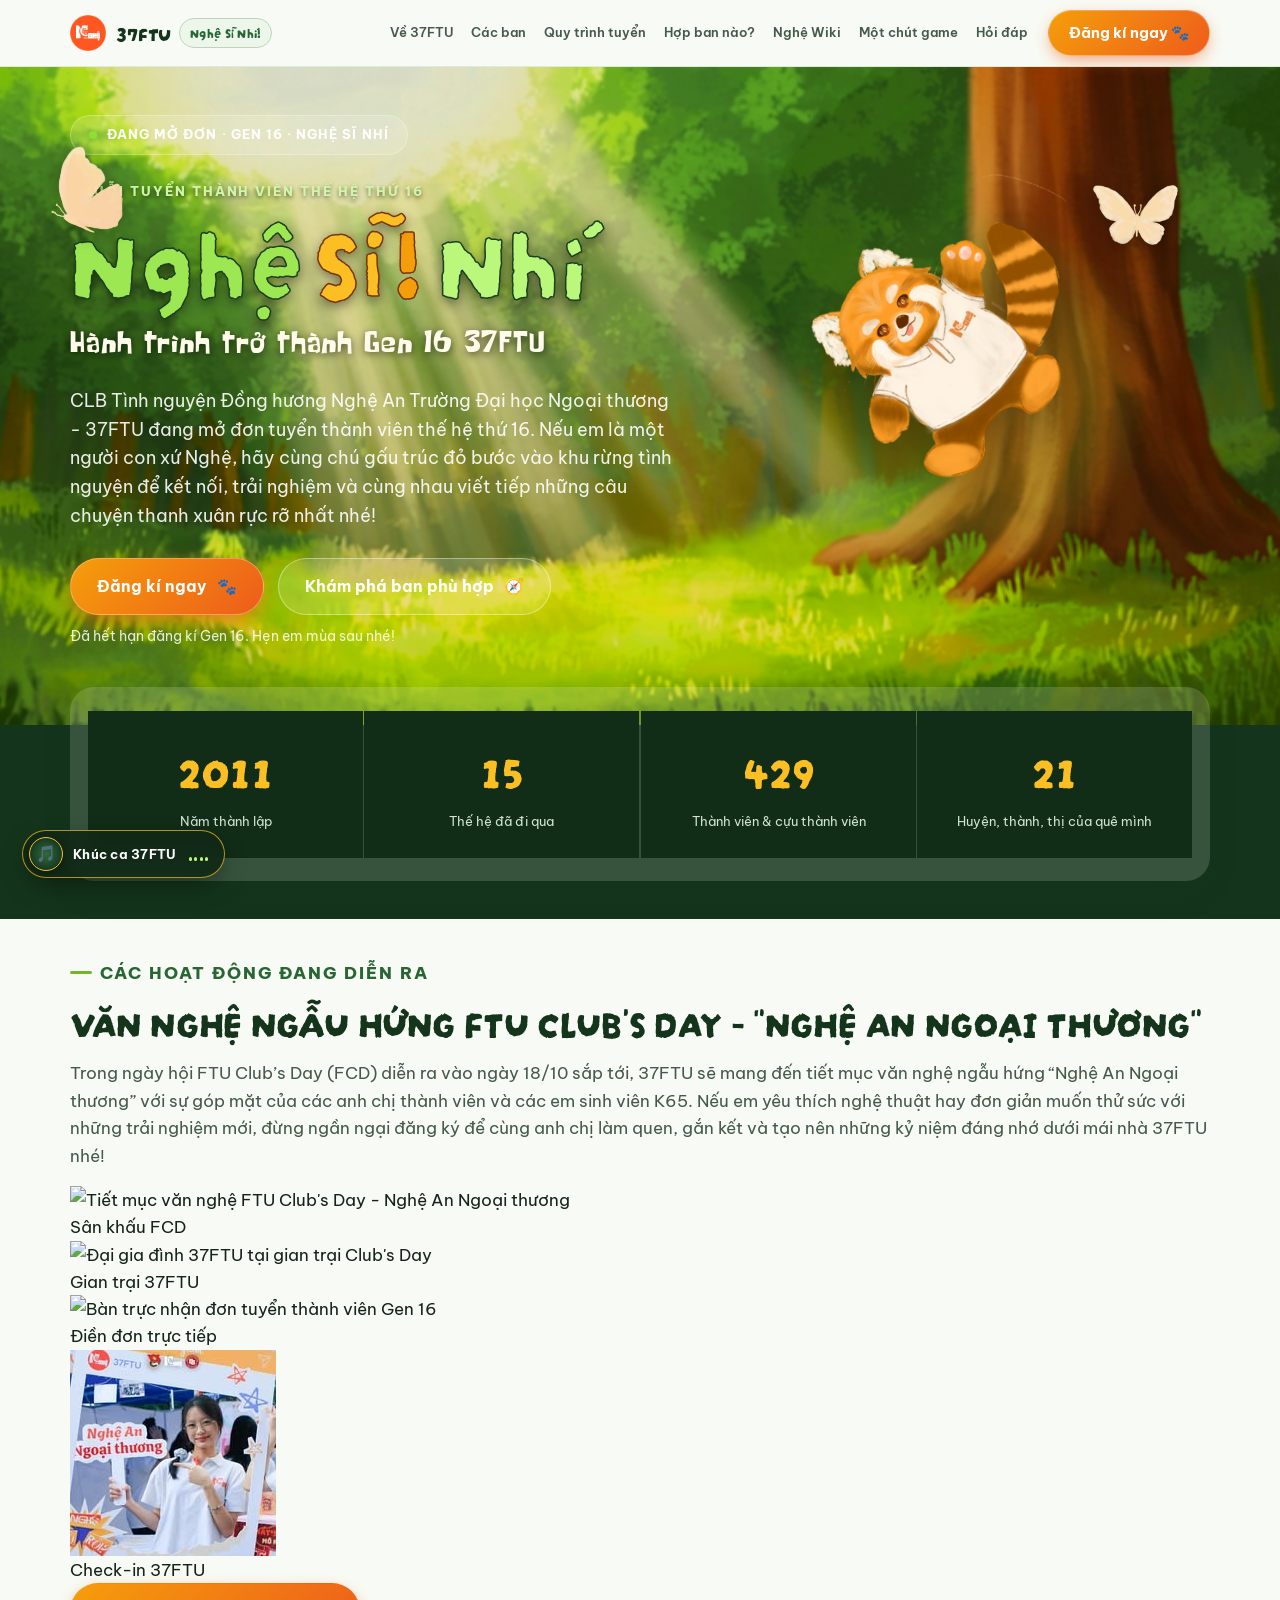
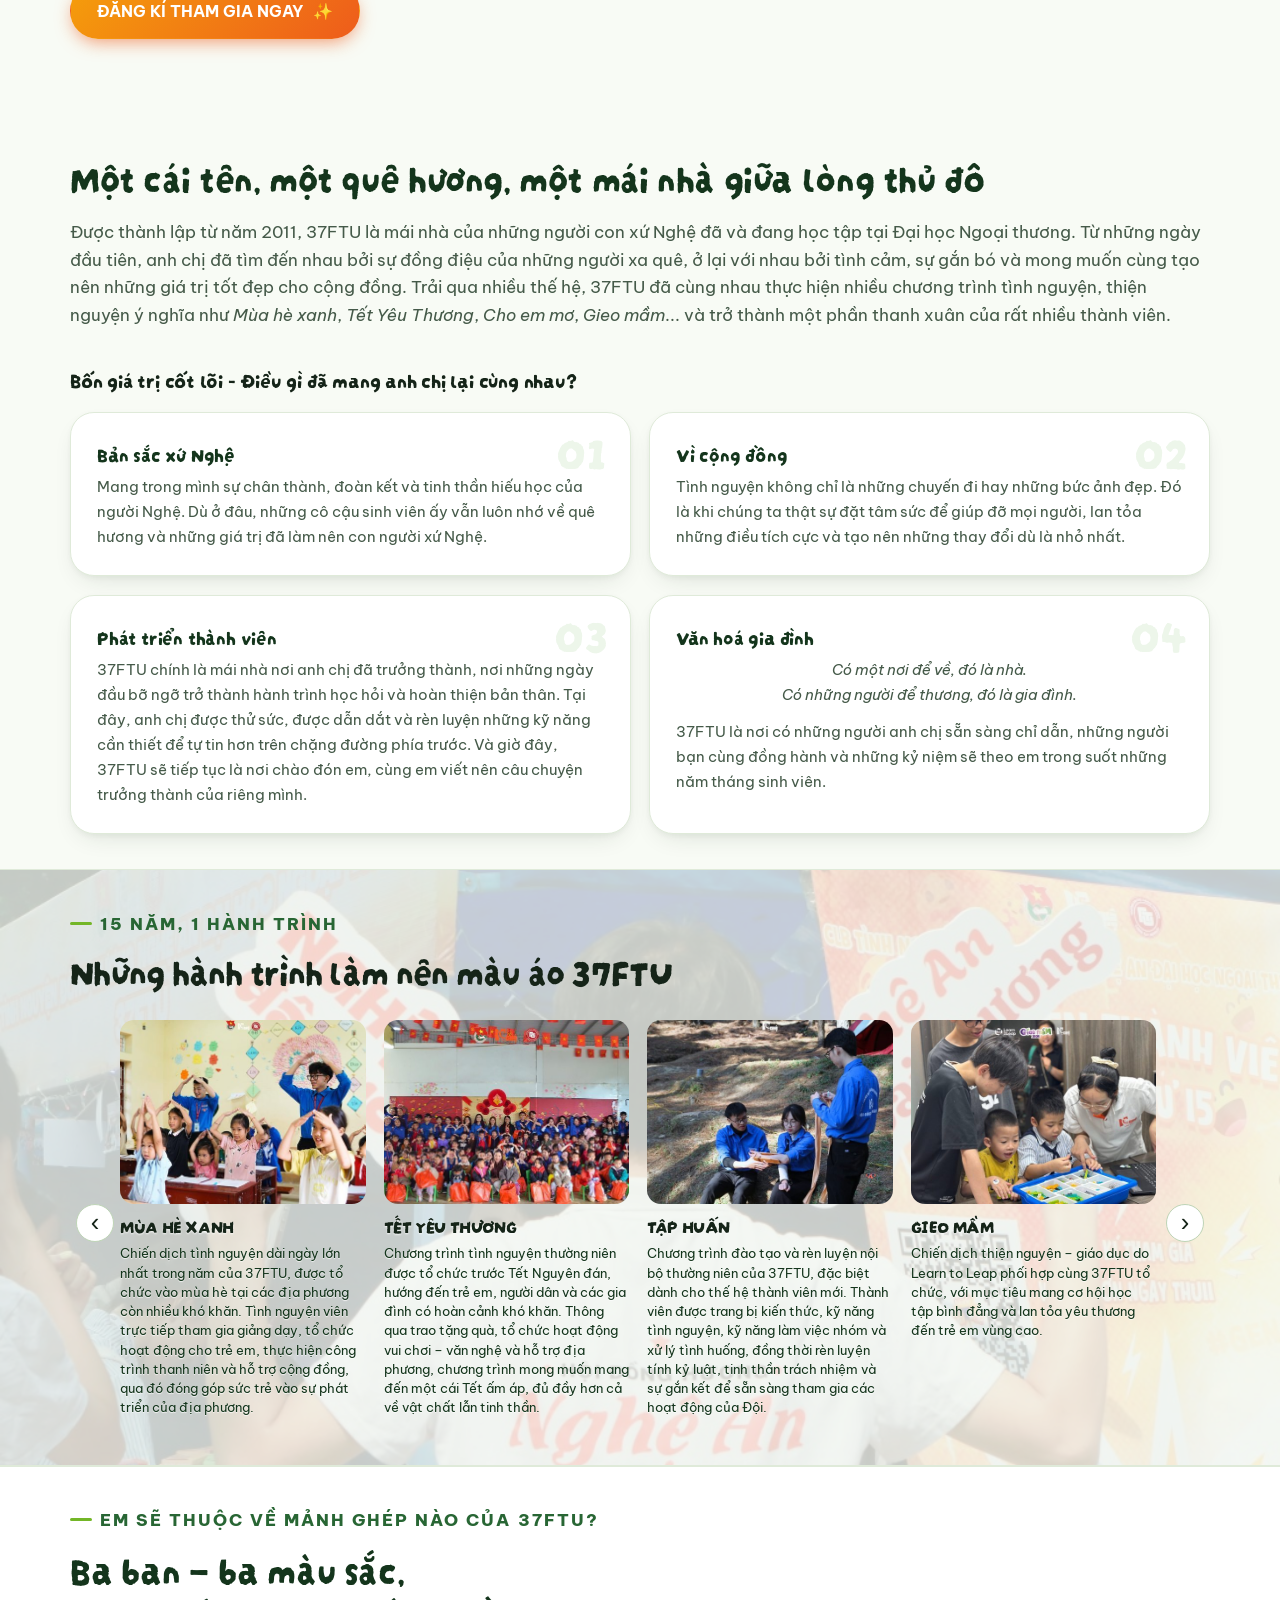
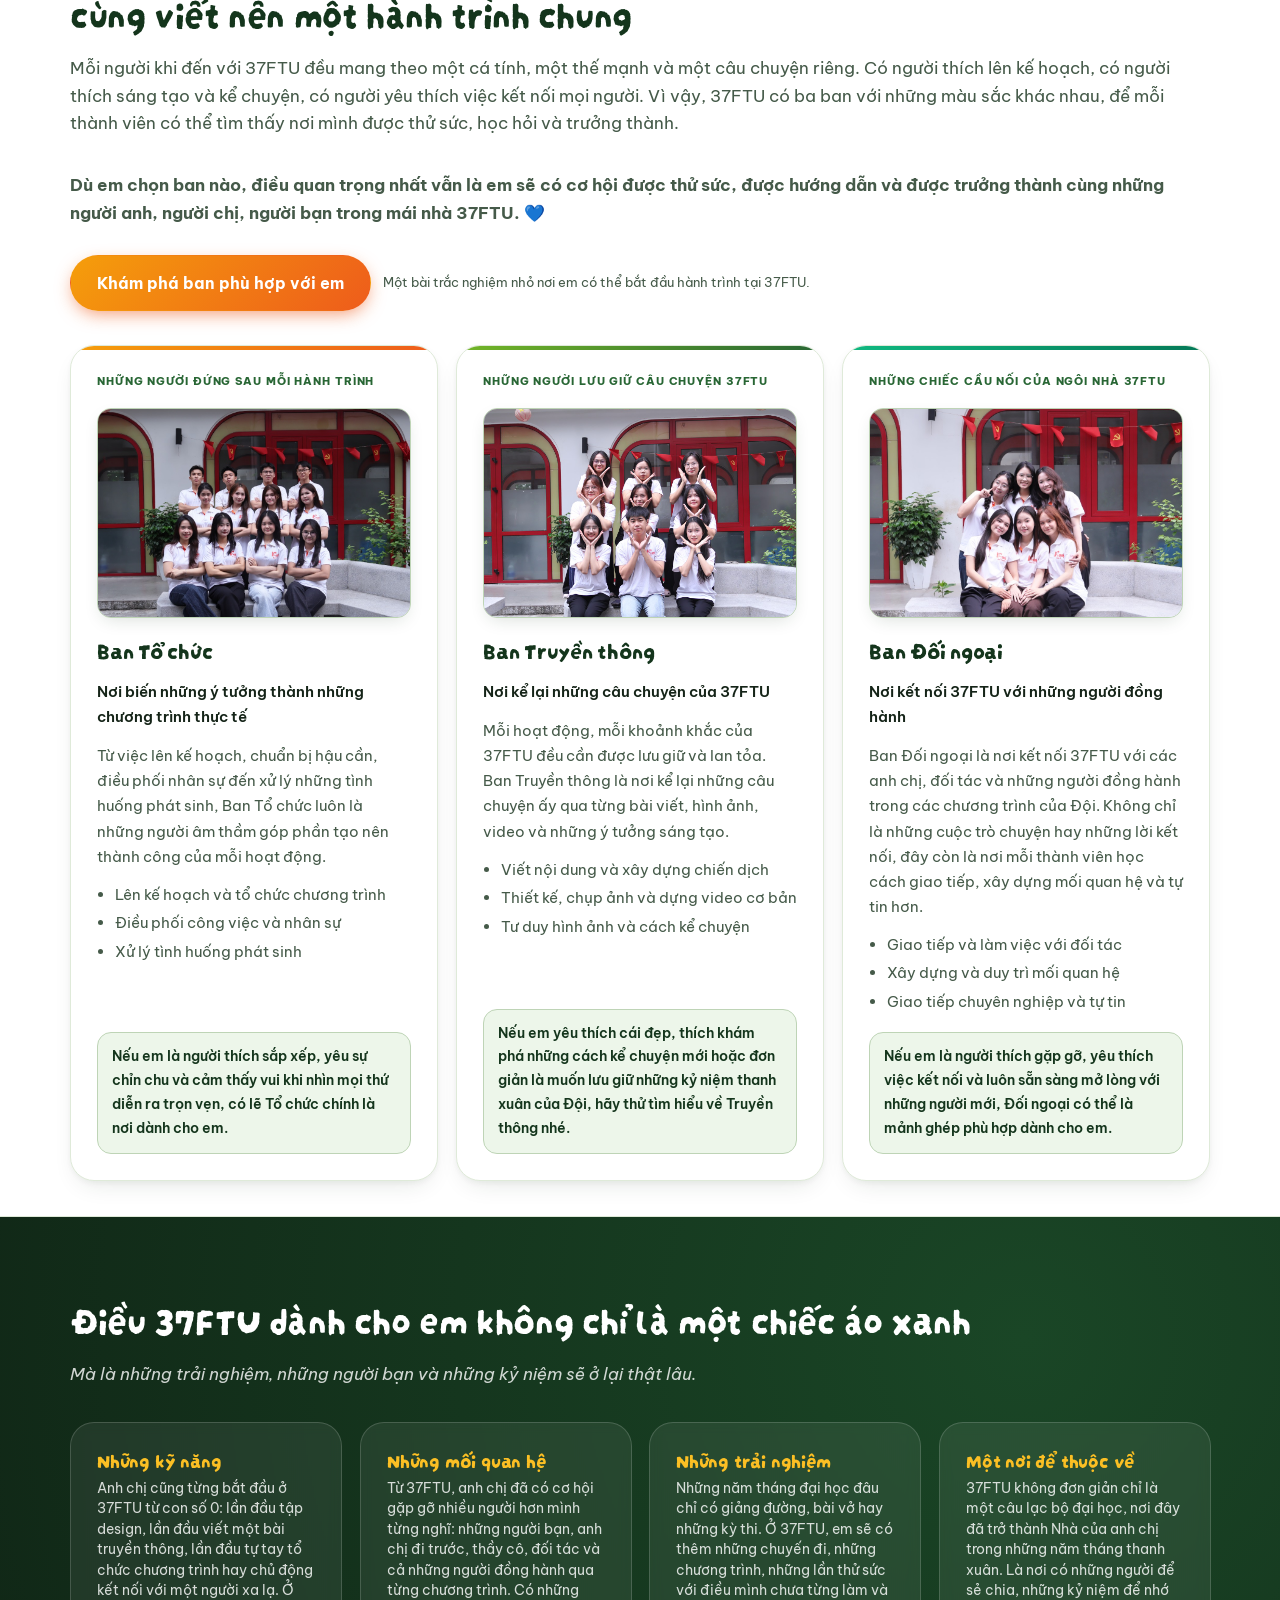
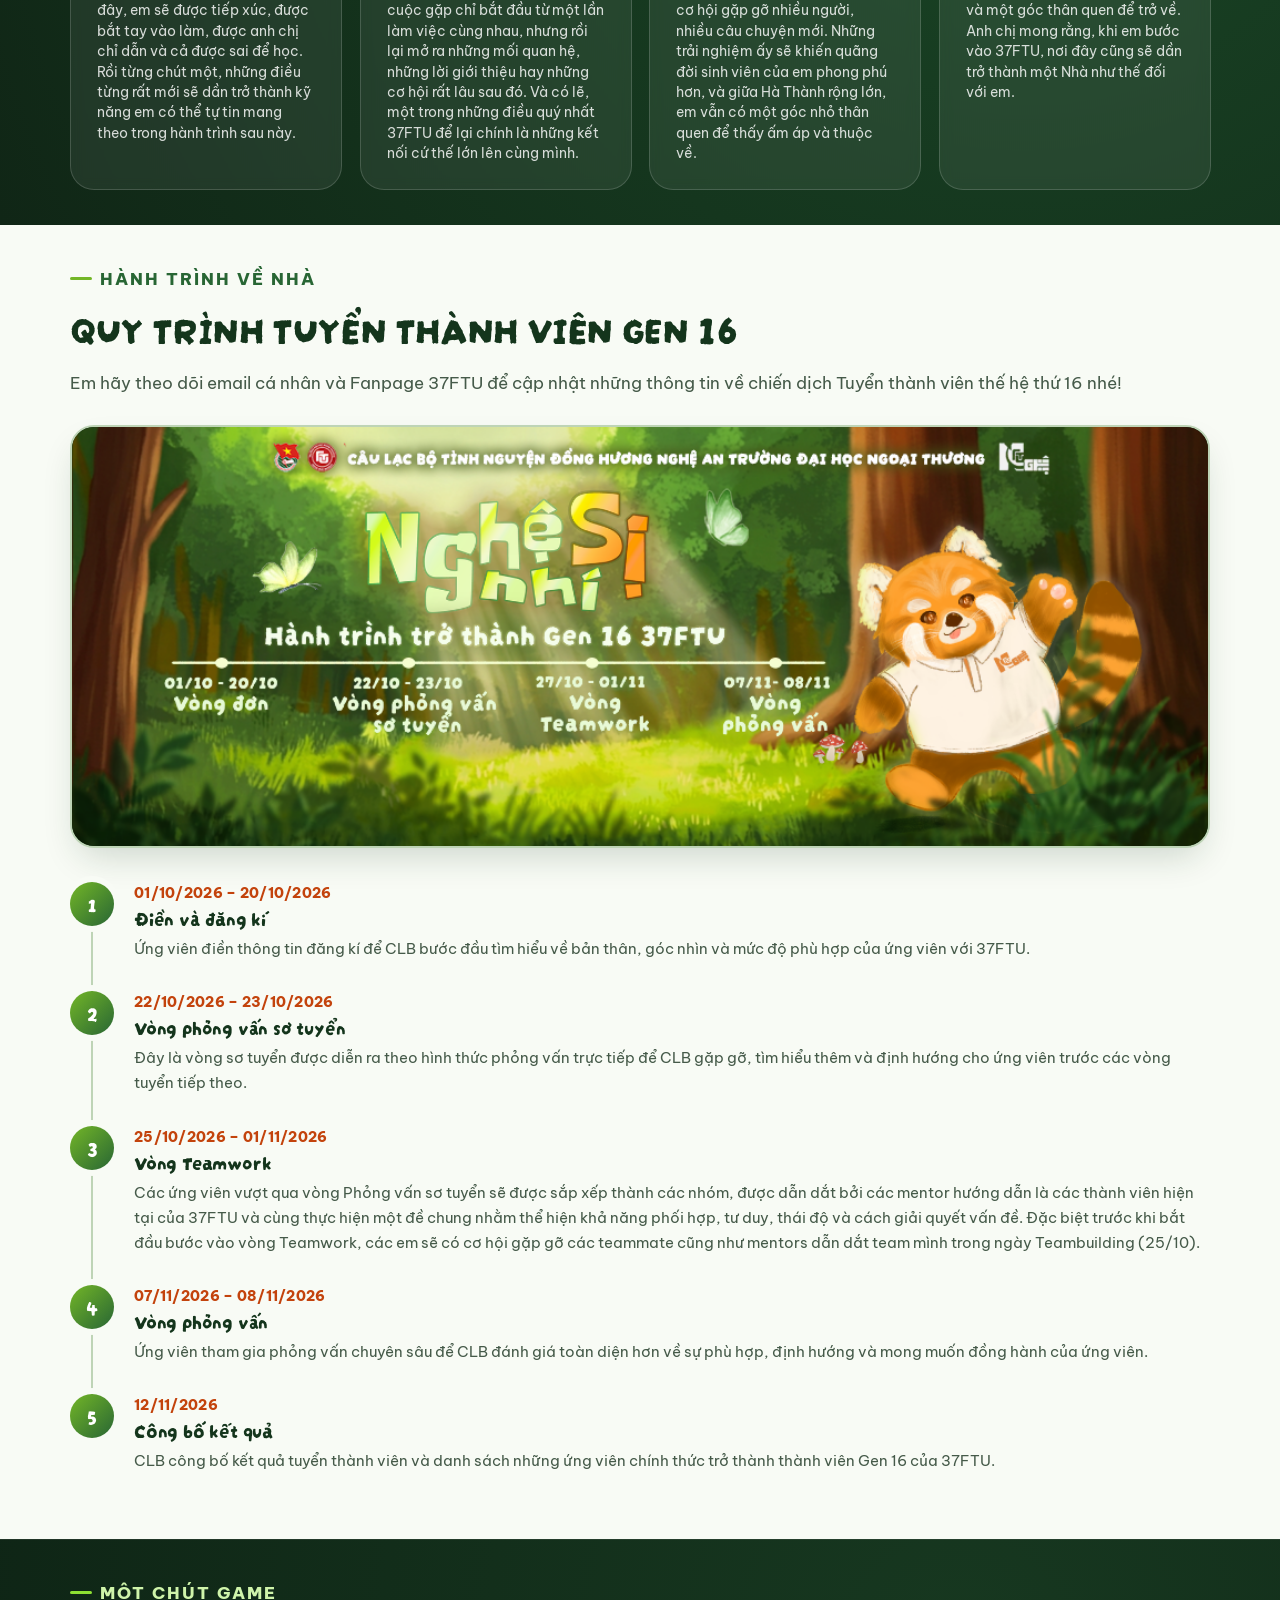
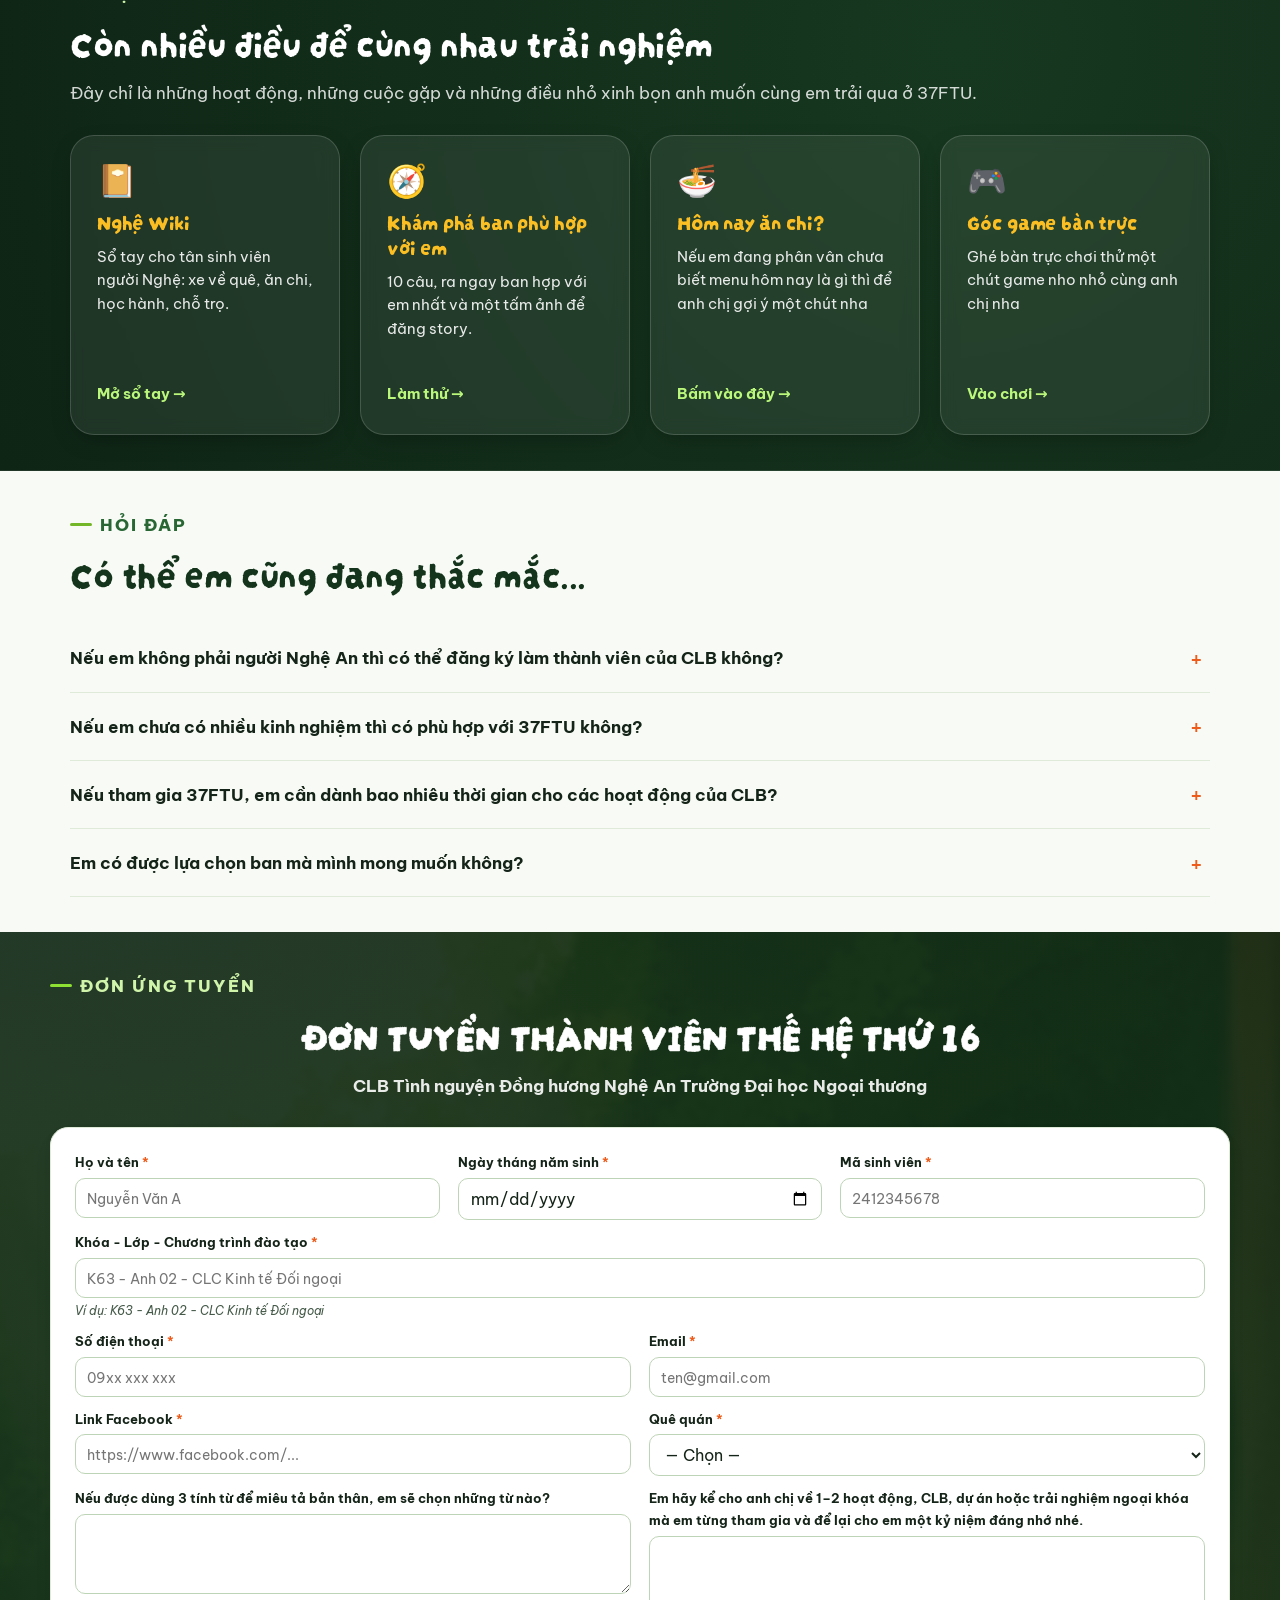
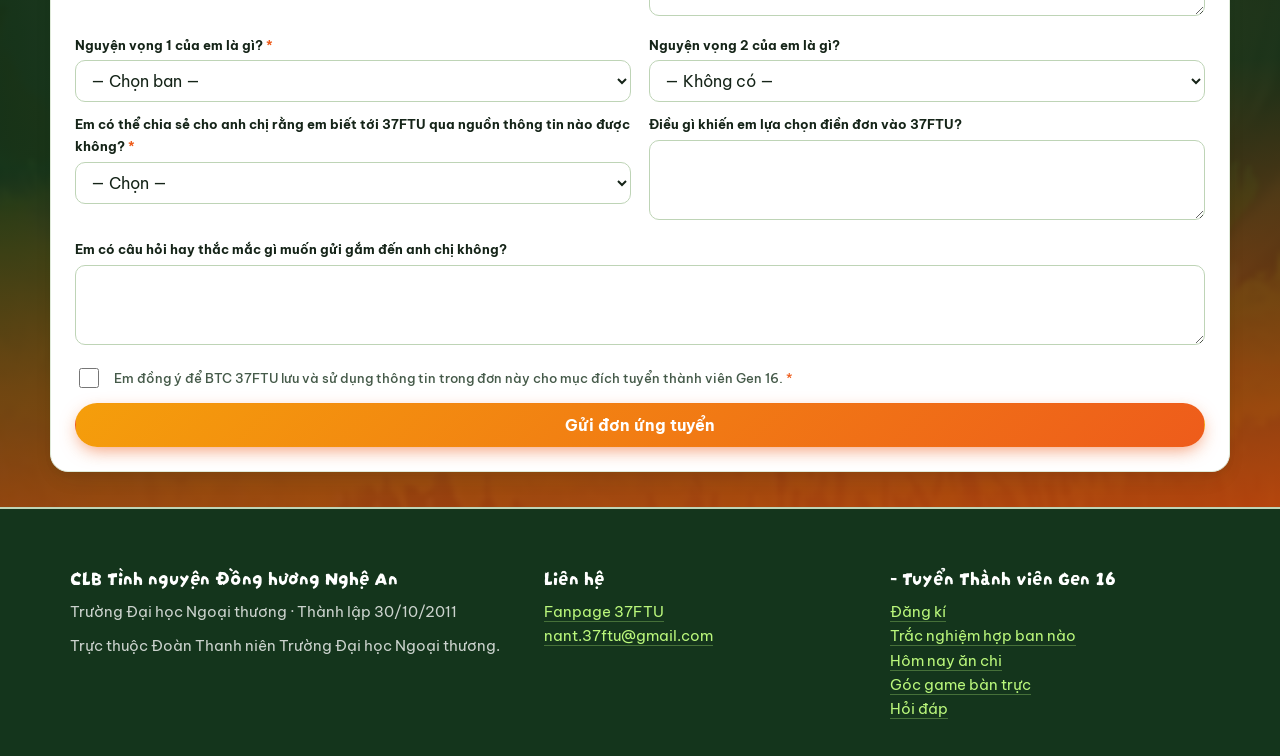
==== commit 7c73ca82: "Update FCD images section" ====
--- a/index.html
+++ b/index.html
@@ -13,7 +13,7 @@
 <link rel="preconnect" href="https://fonts.googleapis.com">
 <link rel="preconnect" href="https://fonts.gstatic.com" crossorigin>
 <link href="https://fonts.googleapis.com/css2?family=Be+Vietnam+Pro:wght@400;500;600;700;800&family=Bricolage+Grotesque:opsz,wght@12..96,600;12..96,800&display=swap" rel="stylesheet">
-<link rel="stylesheet" href="styles.css?v=8">
+<link rel="stylesheet" href="styles.css?v=9">
 <link rel="stylesheet" href="intro.css">
 </head>
 <body>
@@ -116,9 +116,6 @@
             <span>Khám phá ban phù hợp</span>
             <span class="icon-la">🧭</span>
           </a>
-          <a class="nut nut-offline" href="https://www.facebook.com/share/p/1LwEyubZYB/" target="_blank" rel="noopener noreferrer">
-            <span>ĐĂNG KÍ OFFLINE</span>
-          </a>
         </div>
 
         <div class="dem-nguoc" id="dem-nguoc" hidden>
@@ -142,8 +139,51 @@
 
   <div class="so-lieu"><div class="khung" id="so-lieu"></div></div>
 
+  <!-- CÁC HOẠT ĐỘNG ĐANG DIỄN RA -->
+  <section id="hoat-dong" class="hoat-dong-section">
+    <div class="khung">
+      <span class="nhan">CÁC HOẠT ĐỘNG ĐANG DIỄN RA</span>
+      <h2>VĂN NGHỆ NGẪU HỨNG FTU CLUB'S DAY - "NGHỆ AN NGOẠI THƯƠNG"</h2>
+      <p class="dan-de" style="margin-top:14px">
+        Trong ngày hội FTU Club’s Day (FCD) diễn ra vào ngày 18/10 sắp tới, 37FTU sẽ mang đến tiết mục văn nghệ ngẫu hứng “Nghệ An Ngoại thương” với sự góp mặt của các anh chị thành viên và các em sinh viên K65. Nếu em yêu thích nghệ thuật hay đơn giản muốn thử sức với những trải nghiệm mới, đừng ngần ngại đăng ký để cùng anh chị làm quen, gắn kết và tạo nên những kỷ niệm đáng nhớ dưới mái nhà 37FTU nhé!
+      </p>
+      <div class="hoat-dong-grid">
+        <div class="hoat-dong-card">
+          <div class="hoat-dong-anh-wrap">
+            <img src="assets/img/fcd-san-khau.jpg" alt="Tiết mục văn nghệ FTU Club's Day - Nghệ An Ngoại thương" loading="lazy">
+            <span class="hoat-dong-tag">Sân khấu FCD</span>
+          </div>
+        </div>
+        <div class="hoat-dong-card">
+          <div class="hoat-dong-anh-wrap">
+            <img src="assets/img/fcd-tap-the.jpg" alt="Đại gia đình 37FTU tại gian trại Club's Day" loading="lazy">
+            <span class="hoat-dong-tag">Gian trại 37FTU</span>
+          </div>
+        </div>
+        <div class="hoat-dong-card">
+          <div class="hoat-dong-anh-wrap">
+            <img src="assets/img/fcd-viet-don.jpg" alt="Bàn trực nhận đơn tuyển thành viên Gen 16" loading="lazy">
+            <span class="hoat-dong-tag">Điền đơn trực tiếp</span>
+          </div>
+        </div>
+        <div class="hoat-dong-card">
+          <div class="hoat-dong-anh-wrap">
+            <img src="assets/img/fcd-checkin.jpg" alt="Check-in Nghệ An Ngoại thương" loading="lazy">
+            <span class="hoat-dong-tag">Check-in 37FTU</span>
+          </div>
+        </div>
+      </div>
+      <div class="hoat-dong-nut-wrap">
+        <a class="nut nut-chinh nut-hoat-dong-cta" href="https://forms.gle/q76grLXR9DMWDuYJ6" target="_blank" rel="noopener noreferrer">
+          <span>ĐĂNG KÍ THAM GIA NGAY</span>
+          <span class="icon-cta">✨</span>
+        </a>
+      </div>
+    </div>
+  </section>
+
   <!-- VỀ 37FTU -->
- <section id="ve-chung-toi" style="padding-top:80px">
+  <section id="ve-chung-toi">
     <div class="khung">
       <span class="nhan">37FTU LÀ AI</span>
       <h2>Một cái tên, một quê hương, một mái nhà giữa lòng thủ đô</h2>
@@ -400,6 +440,15 @@
   </section>
 </main>
 
+<!-- LIGHTBOX PHÓNG TO ẢNH -->
+<dialog id="lightbox-anh" class="lightbox-anh" aria-label="Xem ảnh phóng to">
+  <div class="lightbox-noi-dung">
+    <button type="button" class="lightbox-dong" id="lightbox-dong" aria-label="Đóng">&times;</button>
+    <img id="lightbox-img" src="" alt="">
+    <div id="lightbox-chu" class="lightbox-chu"></div>
+  </div>
+</dialog>
+
 <!-- NÚT BẬT/TẮT NHẠC NỀN -->
 <button id="nut-nhac-nen" class="nut-nhac-nen" type="button" aria-label="Bật/tắt nhạc nền" title="Khúc ca 37FTU · Bật/tắt nhạc">
   <span class="dia-nhac">
